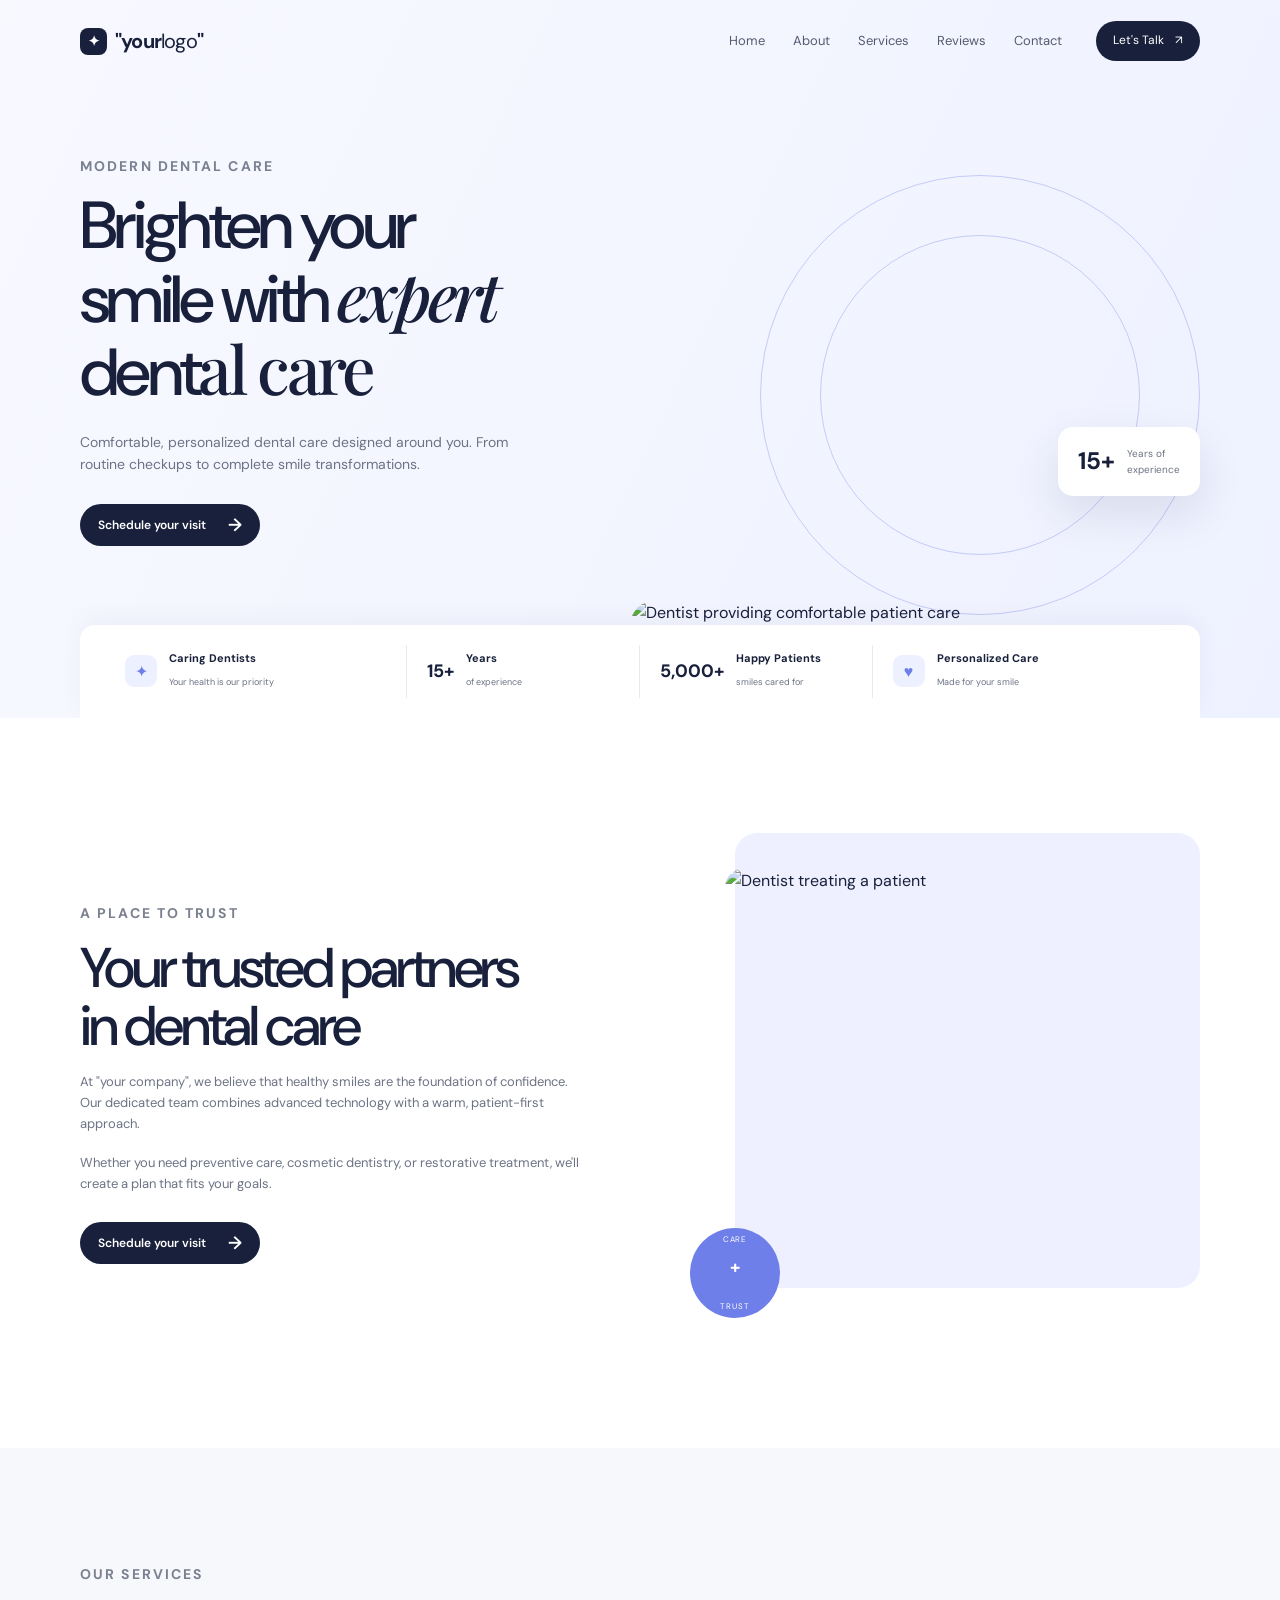
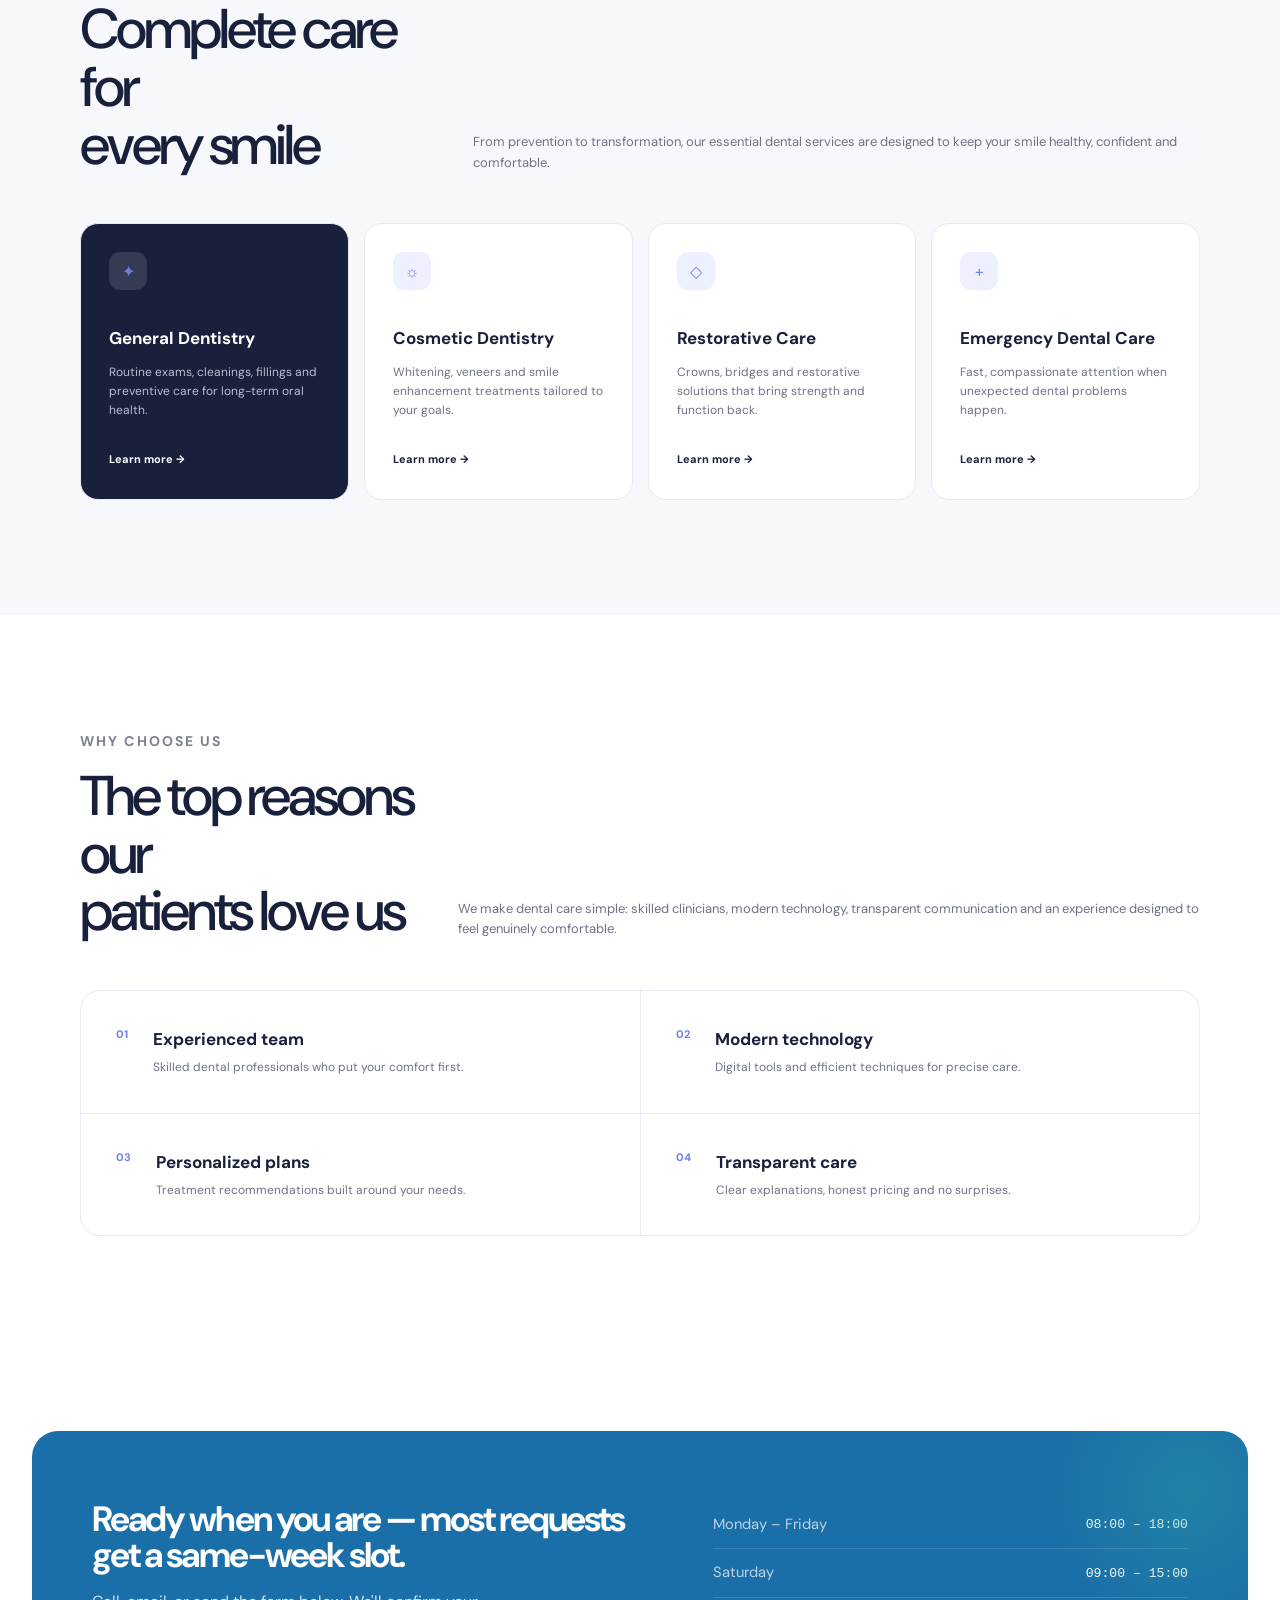
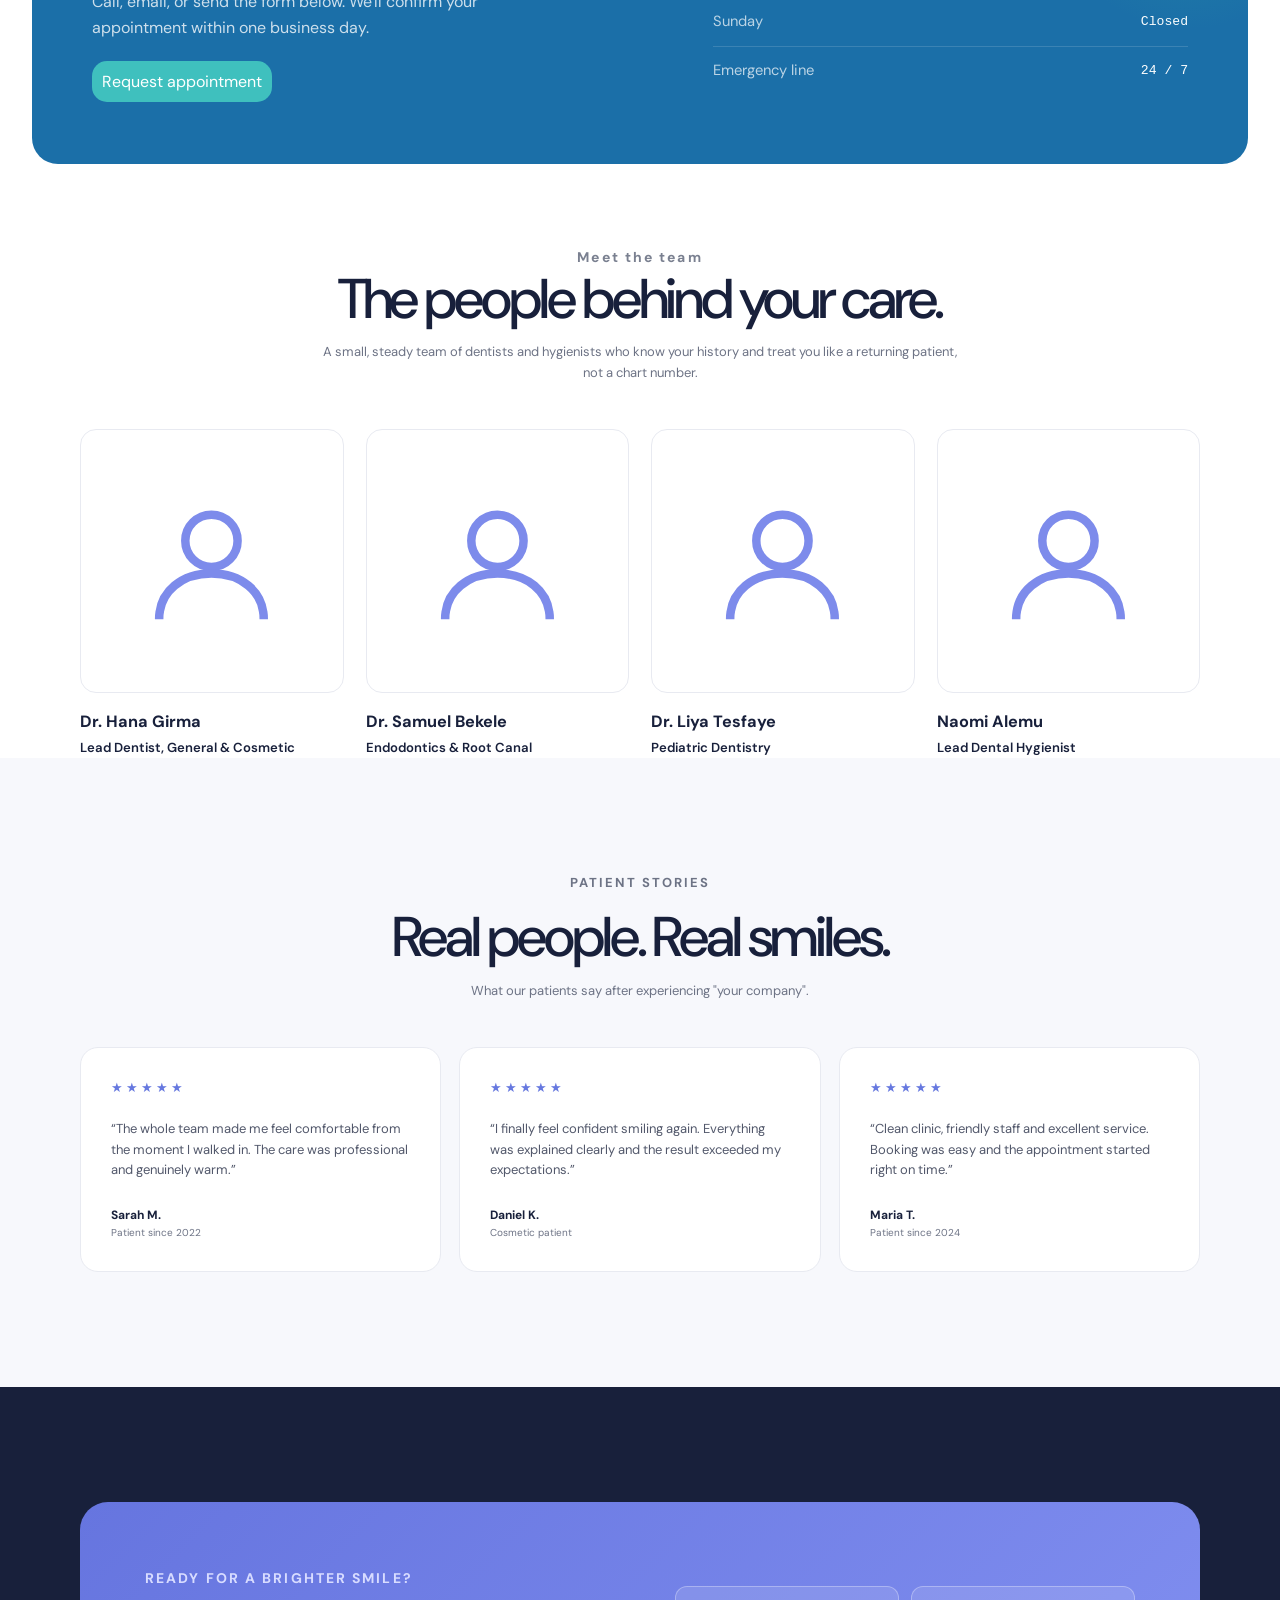
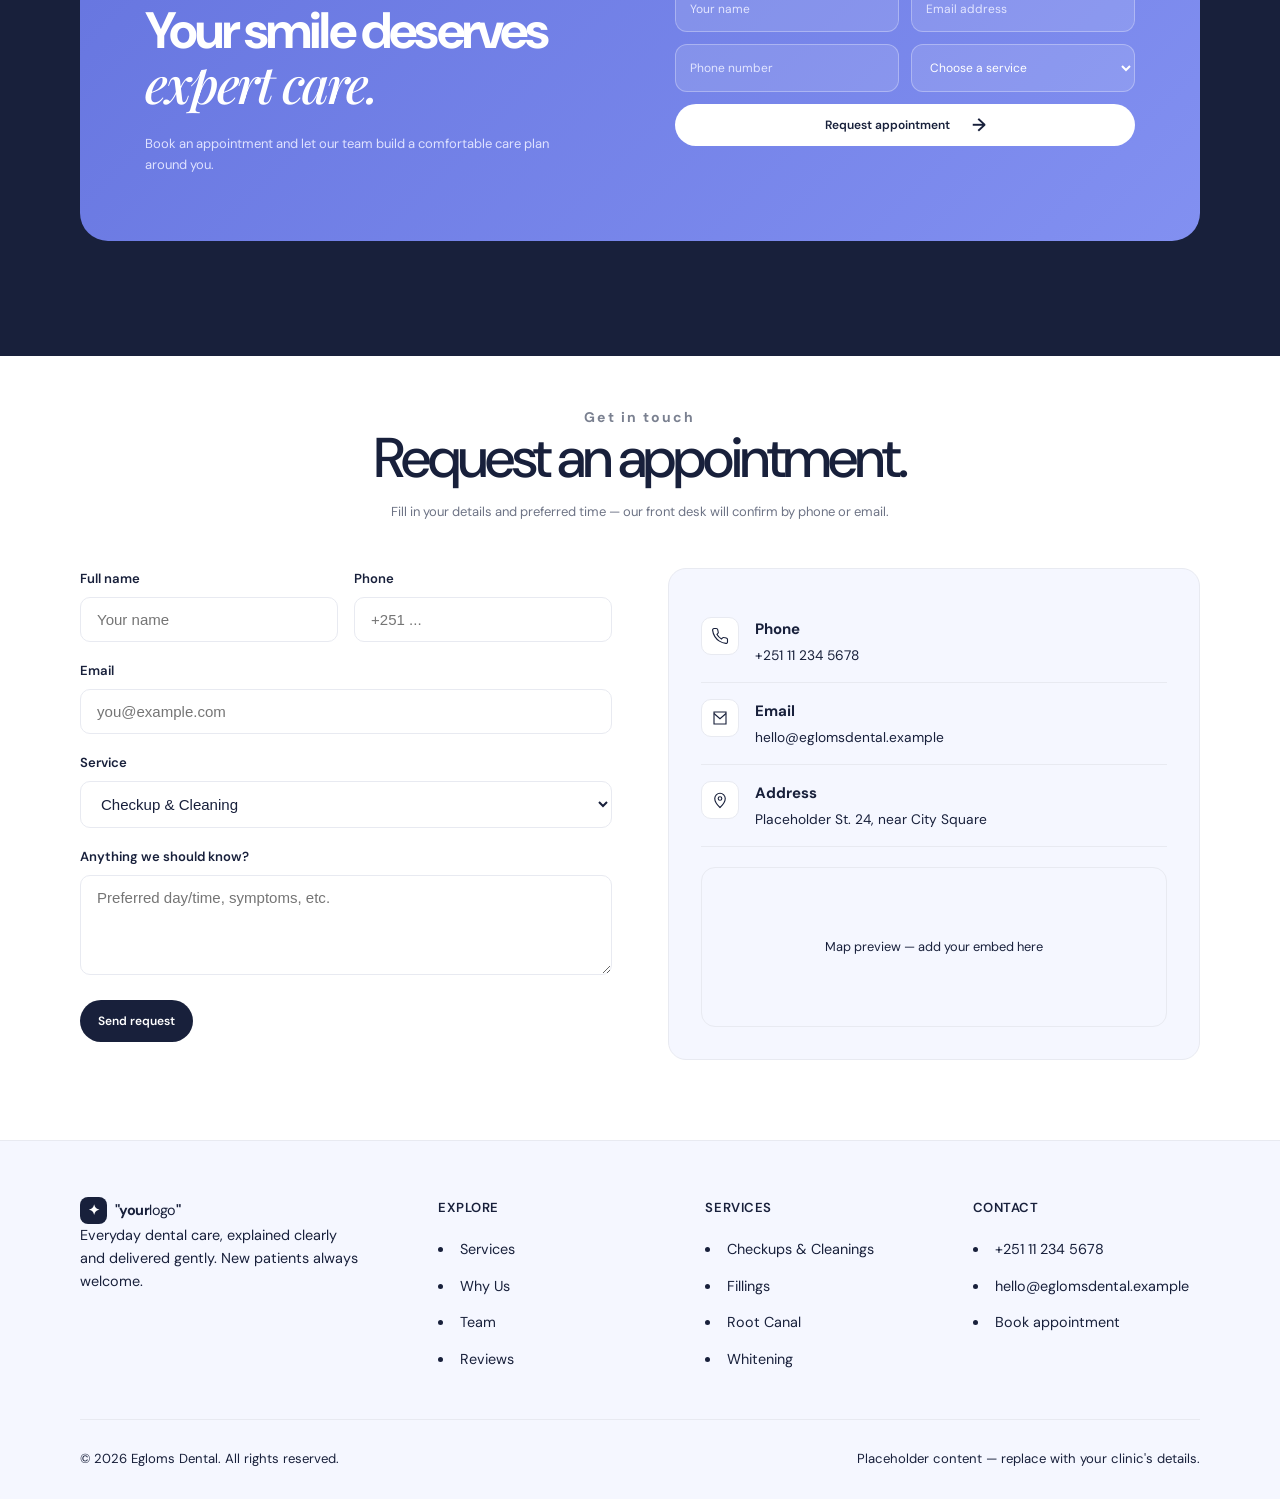
==== index.html @ a6944f9d "Add files via upload" ====
<!doctype html>
<html lang="en">
  <head>
    <meta charset="UTF-8" />
    <meta name="viewport" content="width=device-width, initial-scale=1.0" />
    <meta
      name="description"
      content="your company Dental — modern, trusted dental care for brighter smiles."
    />
    <title>"your company" Dental | Expert Dental Care</title>
    <link rel="preconnect" href="https://fonts.googleapis.com" />
    <link rel="preconnect" href="https://fonts.gstatic.com" crossorigin />
    <link
      href="https://fonts.googleapis.com/css2?family=DM+Sans:wght@400;500;600;700&family=Playfair+Display:ital,wght@0,500;1,500&display=swap"
      rel="stylesheet"
    />
    <link rel="stylesheet" href="styles.css" />
  </head>
  <body>
    <header class="site-header">
      <nav class="nav container">
        <a class="brand" href="#home">
          <span class="brand-mark">✦</span>
          <span>"your<span>logo</span>"</span>
        </a>

        <button
          class="menu-toggle"
          aria-label="Open menu"
          aria-expanded="false"
        >
          ☰
        </button>

        <div class="nav-links">
          <a href="#home">Home</a>
          <a href="#about">About</a>
          <a href="#services">Services</a>
          <a href="#reviews">Reviews</a>
          <a href="#contact">Contact</a>
        </div>

        <a class="nav-cta" href="#appointment">Let's Talk <span>↗</span></a>
      </nav>
    </header>

    <main id="home">
      <section class="hero">
        <div class="container hero-grid">
          <div class="hero-copy">
            <p class="eyebrow">MODERN DENTAL CARE</p>
            <h1>
              Brighten your<br />smile with <em>expert</em><br />dent<span
                >al care</span
              >
            </h1>
            <p class="hero-text">
              Comfortable, personalized dental care designed around you. From
              routine checkups to complete smile transformations.
            </p>
            <a class="button button-dark" href="#appointment"
              >Schedule your visit <span>→</span></a
            >
          </div>

          <div class="hero-visual">
            <div class="hero-orbit orbit-one"></div>
            <div class="hero-orbit orbit-two"></div>
            <img
              src="https://images.unsplash.com/photo-1606811971618-4486d14f3f99?auto=format&fit=crop&w=1000&q=85"
              alt="Dentist providing comfortable patient care"
            />
            <div class="experience-badge">
              <strong>15+</strong>
              <span>Years of<br />experience</span>
            </div>
          </div>
        </div>

        <div class="container stats-card">
          <div class="stat">
            <span class="stat-icon">✦</span>
            <div>
              <strong>Caring Dentists</strong
              ><small>Your health is our priority</small>
            </div>
          </div>
          <div class="stat">
            <span class="stat-number">15+</span>
            <div><strong>Years</strong><small>of experience</small></div>
          </div>
          <div class="stat">
            <span class="stat-number">5,000+</span>
            <div>
              <strong>Happy Patients</strong><small>smiles cared for</small>
            </div>
          </div>
          <div class="stat">
            <span class="stat-icon">♥</span>
            <div>
              <strong>Personalized Care</strong
              ><small>Made for your smile</small>
            </div>
          </div>
        </div>
      </section>

      <section class="trusted section" id="about">
        <div class="container split">
          <div class="section-copy">
            <p class="eyebrow">A PLACE TO TRUST</p>
            <h2>Your trusted partners<br />in dental care</h2>
            <p>
              At "your company", we believe that healthy smiles are the foundation of
              confidence. Our dedicated team combines advanced technology with a
              warm, patient-first approach.
            </p>
            <p>
              Whether you need preventive care, cosmetic dentistry, or
              restorative treatment, we'll create a plan that fits your goals.
            </p>
            <a class="button button-dark" href="#appointment"
              >Schedule your visit <span>→</span></a
            >
          </div>
          <div class="image-frame">
            <img
              src="https://images.unsplash.com/photo-1609840114035-3c981b782dfe?auto=format&fit=crop&w=900&q=85"
              alt="Dentist treating a patient"
            />
            <div class="round-tag">CARE<br /><strong>+</strong><br />TRUST</div>
          </div>
        </div>
      </section>

      <section class="services section" id="services">
        <div class="container">
          <div class="section-heading">
            <div>
              <p class="eyebrow">OUR SERVICES</p>
              <h2>Complete care for<br />every smile</h2>
            </div>
            <p>
              From prevention to transformation, our essential dental services
              are designed to keep your smile healthy, confident and
              comfortable.
            </p>
          </div>

          <div class="service-grid">
            <article class="service-card featured">
              <span class="service-icon">✦</span>
              <h3>General Dentistry</h3>
              <p>
                Routine exams, cleanings, fillings and preventive care for
                long-term oral health.
              </p>
              <a href="#appointment">Learn more →</a>
            </article>
            <article class="service-card">
              <span class="service-icon">☼</span>
              <h3>Cosmetic Dentistry</h3>
              <p>
                Whitening, veneers and smile enhancement treatments tailored to
                your goals.
              </p>
              <a href="#appointment">Learn more →</a>
            </article>
            <article class="service-card">
              <span class="service-icon">◇</span>
              <h3>Restorative Care</h3>
              <p>
                Crowns, bridges and restorative solutions that bring strength
                and function back.
              </p>
              <a href="#appointment">Learn more →</a>
            </article>
            <article class="service-card">
              <span class="service-icon">+</span>
              <h3>Emergency Dental Care</h3>
              <p>
                Fast, compassionate attention when unexpected dental problems
                happen.
              </p>
              <a href="#appointment">Learn more →</a>
            </article>
          </div>
        </div>
      </section>

      <section class="reasons section">
        <div class="container">
          <div class="reasons-header">
            <div>
              <p class="eyebrow">WHY CHOOSE US</p>
              <h2>The top reasons our<br />patients love us</h2>
            </div>
            <p>
              We make dental care simple: skilled clinicians, modern technology,
              transparent communication and an experience designed to feel
              genuinely comfortable.
            </p>
          </div>

          <div class="reason-grid">
            <div class="reason">
              <span>01</span>
              <div>
                <h3>Experienced team</h3>
                <p>Skilled dental professionals who put your comfort first.</p>
              </div>
            </div>
            <div class="reason">
              <span>02</span>
              <div>
                <h3>Modern technology</h3>
                <p>Digital tools and efficient techniques for precise care.</p>
              </div>
            </div>
            <div class="reason">
              <span>03</span>
              <div>
                <h3>Personalized plans</h3>
                <p>Treatment recommendations built around your needs.</p>
              </div>
            </div>
            <div class="reason">
              <span>04</span>
              <div>
                <h3>Transparent care</h3>
                <p>Clear explanations, honest pricing and no surprises.</p>
              </div>
            </div>
          </div>
        </div>
      </section>

      <!-- ================= BOOKING ================= -->
      <section id="book">
        <div class="booking reveal">
          <div class="booking-inner">
            <div>
              <h2>Ready when you are — most requests get a same-week slot.</h2>
              <p>
                Call, email, or send the form below. We'll confirm your
                appointment within one business day.
              </p>
              <a href="#contact" class="btn-primary">Request appointment</a>
            </div>
            <table class="hours-table">
              <tr>
                <td>Monday – Friday</td>
                <td>08:00 – 18:00</td>
              </tr>
              <tr>
                <td>Saturday</td>
                <td>09:00 – 15:00</td>
              </tr>
              <tr>
                <td>Sunday</td>
                <td>Closed</td>
              </tr>
              <tr>
                <td>Emergency line</td>
                <td>24 / 7</td>
              </tr>
            </table>
          </div>
        </div>
      </section>

      <section id="team">
        <div class="container">
          <div class="section-heading centered">
            <span class="eyebrow">Meet the team</span>
            <h2>The people behind your care.</h2>
            <p>
              A small, steady team of dentists and hygienists who know your
              history and treat you like a returning patient, not a chart
              number.
            </p>
          </div>
          <div class="team-grid">
            <div class="team-card reveal">
              <div class="team-photo">
                <svg
                  viewBox="0 0 24 24"
                  fill="none"
                  stroke="var(--blue)"
                  stroke-width="1.3"
                >
                  <circle cx="12" cy="9" r="4" />
                  <path d="M4 21c0-4.4 3.6-7 8-7s8 2.6 8 7" />
                </svg>
              </div>
              <h4>Dr. Hana Girma</h4>
              <div class="role">Lead Dentist, General &amp; Cosmetic</div>
            </div>
            <div class="team-card reveal">
              <div class="team-photo">
                <svg
                  viewBox="0 0 24 24"
                  fill="none"
                  stroke="var(--blue)"
                  stroke-width="1.3"
                >
                  <circle cx="12" cy="9" r="4" />
                  <path d="M4 21c0-4.4 3.6-7 8-7s8 2.6 8 7" />
                </svg>
              </div>
              <h4>Dr. Samuel Bekele</h4>
              <div class="role">Endodontics &amp; Root Canal</div>
            </div>
            <div class="team-card reveal">
              <div class="team-photo">
                <svg
                  viewBox="0 0 24 24"
                  fill="none"
                  stroke="var(--blue)"
                  stroke-width="1.3"
                >
                  <circle cx="12" cy="9" r="4" />
                  <path d="M4 21c0-4.4 3.6-7 8-7s8 2.6 8 7" />
                </svg>
              </div>
              <h4>Dr. Liya Tesfaye</h4>
              <div class="role">Pediatric Dentistry</div>
            </div>
            <div class="team-card reveal">
              <div class="team-photo">
                <svg
                  viewBox="0 0 24 24"
                  fill="none"
                  stroke="var(--blue)"
                  stroke-width="1.3"
                >
                  <circle cx="12" cy="9" r="4" />
                  <path d="M4 21c0-4.4 3.6-7 8-7s8 2.6 8 7" />
                </svg>
              </div>
              <h4>Naomi Alemu</h4>
              <div class="role">Lead Dental Hygienist</div>
            </div>
          </div>
        </div>
      </section>

      <section class="reviews section" id="reviews">
        <div class="container">
          <div class="section-heading centered">
            <p class="eyebrow">PATIENT STORIES</p>
            <h2>Real people. Real smiles.</h2>
            <p>What our patients say after experiencing "your company".</p>
          </div>

          <div class="review-grid">
            <article class="review-card">
              <div class="stars">★★★★★</div>
              <p>
                “The whole team made me feel comfortable from the moment I
                walked in. The care was professional and genuinely warm.”
              </p>
              <strong>Sarah M.</strong><small>Patient since 2022</small>
            </article>
            <article class="review-card">
              <div class="stars">★★★★★</div>
              <p>
                “I finally feel confident smiling again. Everything was
                explained clearly and the result exceeded my expectations.”
              </p>
              <strong>Daniel K.</strong><small>Cosmetic patient</small>
            </article>
            <article class="review-card">
              <div class="stars">★★★★★</div>
              <p>
                “Clean clinic, friendly staff and excellent service. Booking was
                easy and the appointment started right on time.”
              </p>
              <strong>Maria T.</strong><small>Patient since 2024</small>
            </article>
          </div>
        </div>
      </section>

      <section class="appointment section" id="appointment">
        <div class="container appointment-box">
          <div>
            <p class="eyebrow">READY FOR A BRIGHTER SMILE?</p>
            <h2>Your smile deserves<br /><em>expert care.</em></h2>
            <p>
              Book an appointment and let our team build a comfortable care plan
              around you.
            </p>
          </div>
          <form id="appointmentForm" class="appointment-form">
            <input type="text" name="name" placeholder="Your name" required />
            <input
              type="email"
              name="email"
              placeholder="Email address"
              required
            />
            <input
              type="tel"
              name="phone"
              placeholder="Phone number"
              required
            />
            <select name="service" required>
              <option value="">Choose a service</option>
              <option>General Dentistry</option>
              <option>Cosmetic Dentistry</option>
              <option>Restorative Care</option>
              <option>Emergency Care</option>
            </select>
            <button class="button button-light" type="submit">
              Request appointment <span>→</span>
            </button>
            <p class="form-message" aria-live="polite"></p>
          </form>
        </div>
      </section>

      

      <!-- ================= CONTACT ================= -->
      <section id="contact">
        <div class="container">
          <div class="section-heading centered reveal">
            <span class="eyebrow">Get in touch</span>
            <h2>Request an appointment.</h2>
            <p>
              Fill in your details and preferred time — our front desk will
              confirm by phone or email.
            </p>
          </div>

          <div class="contact-grid">
            <form
              class="reveal"
              onsubmit="
                event.preventDefault();
                this.querySelector('.form-success').style.display = 'block';
                this.reset();
              "
            >
              <div class="form-row">
                <div class="form-field">
                  <label for="fname">Full name</label>
                  <input
                    id="fname"
                    type="text"
                    placeholder="Your name"
                    required
                  />
                </div>
                <div class="form-field">
                  <label for="fphone">Phone</label>
                  <input
                    id="fphone"
                    type="tel"
                    placeholder="+251 ..."
                    required
                  />
                </div>
              </div>
              <div class="form-field">
                <label for="femail">Email</label>
                <input
                  id="femail"
                  type="email"
                  placeholder="you@example.com"
                  required
                />
              </div>
              <div class="form-field">
                <label for="fservice">Service</label>
                <select id="fservice">
                  <option>Checkup &amp; Cleaning</option>
                  <option>Fillings &amp; Cavity Care</option>
                  <option>Root Canal Therapy</option>
                  <option>Extraction</option>
                  <option>Teeth Whitening</option>
                  <option>Pediatric Dentistry</option>
                  <option>Not sure yet</option>
                </select>
              </div>
              <div class="form-field">
                <label for="fnote">Anything we should know?</label>
                <textarea
                  id="fnote"
                  rows="3"
                  placeholder="Preferred day/time, symptoms, etc."
                ></textarea>
              </div>
              <button type="submit" class="button button-dark" style="border: none">
                Send request
              </button>
              <p
                class="form-success"
                style="
                  display: none;
                  margin-top: 14px;
                  color: var(--teal);
                  font-size: 0.88rem;
                  font-weight: 600;
                "
              >
                Thanks — we'll be in touch shortly to confirm.
              </p>
            </form>

            <div class="reveal">
              <div class="contact-info-card">
                <div class="info-row">
                  <div class="info-icon">
                    <svg width="18" height="18" viewBox="0 0 24 24" fill="none">
                      <path
                        d="M22 16.9v3a2 2 0 01-2.2 2 19.8 19.8 0 01-8.6-3.1 19.5 19.5 0 01-6-6A19.8 19.8 0 012.1 4.2 2 2 0 014 2h3a2 2 0 012 1.7c.1.9.3 1.8.6 2.7a2 2 0 01-.4 2.1L8 9.9a16 16 0 006 6l1.4-1.4a2 2 0 012.1-.4c.9.3 1.8.5 2.7.6a2 2 0 011.8 2.2z"
                        stroke="currentColor"
                        stroke-width="1.5"
                      />
                    </svg>
                  </div>
                  <div>
                    <h5>Phone</h5>
                    <p>+251 11 234 5678</p>
                  </div>
                </div>
                <div class="info-row">
                  <div class="info-icon">
                    <svg width="18" height="18" viewBox="0 0 24 24" fill="none">
                      <path
                        d="M4 4h16v16H4z"
                        stroke="currentColor"
                        stroke-width="1.5"
                      />
                      <path
                        d="M4 6l8 7 8-7"
                        stroke="currentColor"
                        stroke-width="1.5"
                      />
                    </svg>
                  </div>
                  <div>
                    <h5>Email</h5>
                    <p>hello@eglomsdental.example</p>
                  </div>
                </div>
                <div class="info-row">
                  <div class="info-icon">
                    <svg width="18" height="18" viewBox="0 0 24 24" fill="none">
                      <path
                        d="M12 22s7-6.5 7-12a7 7 0 10-14 0c0 5.5 7 12 7 12z"
                        stroke="currentColor"
                        stroke-width="1.5"
                      />
                      <circle
                        cx="12"
                        cy="10"
                        r="2.4"
                        stroke="currentColor"
                        stroke-width="1.5"
                      />
                    </svg>
                  </div>
                  <div>
                    <h5>Address</h5>
                    <p>Placeholder St. 24, near City Square</p>
                  </div>
                </div>
                <div class="map-placeholder">
                  Map preview — add your embed here
                </div>
              </div>
            </div>
          </div>
        </div>
      </section>

      <!-- ================= FOOTER ================= -->
      <footer>
        <div class="container">
          <div class="footer-grid">
            <div>
              <a class="brand" href="#home">
                <span class="brand-mark">✦</span>
                <span>"your<span>logo</span>"</span>
              </a>
              <p
                style="
                  color: var(--ink-soft);
                  font-size: 0.9rem;
                  max-width: 280px;
                "
              >
                Everyday dental care, explained clearly and delivered gently.
                New patients always welcome.
              </p>
            </div>
            <div>
              <h5>Explore</h5>
              <ul>
                <li><a href="#services">Services</a></li>
                <li><a href="#why">Why Us</a></li>
                <li><a href="#team">Team</a></li>
                <li><a href="#reviews">Reviews</a></li>
              </ul>
            </div>
            <div>
              <h5>Services</h5>
              <ul>
                <li><a href="#services">Checkups &amp; Cleanings</a></li>
                <li><a href="#services">Fillings</a></li>
                <li><a href="#services">Root Canal</a></li>
                <li><a href="#services">Whitening</a></li>
              </ul>
            </div>
            <div>
              <h5>Contact</h5>
              <ul>
                <li><a href="tel:+251112345678">+251 11 234 5678</a></li>
                <li>
                  <a href="mailto:hello@eglomsdental.example"
                    >hello@eglomsdental.example</a
                  >
                </li>
                <li><a href="#book">Book appointment</a></li>
              </ul>
            </div>
          </div>
          <div class="footer-bottom">
            <span>© 2026 Egloms Dental. All rights reserved.</span>
            <span
              >Placeholder content — replace with your clinic's details.</span
            >
          </div>
        </div>
      </footer>
    </main>
    <script src="script.js"></script>
  </body>
</html>
---- styles.css ----
:root {
  --ink: #18203b;
  --muted: #6d7385;
  --blue: #6f7fe9;
  --blue-dark: #5968d7;
  --pale: #f5f7ff;
  --white: #fff;
  --line: #e8eaf1;
  --radius: 18px;
  --shadow: 0 18px 45px rgba(24, 32, 59, .10);
}

* {
  box-sizing: border-box;
  margin: 0;
  padding: 0
}

html ,#home{
  scroll-behavior: smooth;
}

body {
  font-family: "DM Sans", sans-serif;
  color: var(--ink);
  background: #fff;
  line-height: 1.6
}

img {
  display: block;
  width: 100%
}

a {
  text-decoration: none;
  color: inherit
}

.container {
  width: min(1120px, 92%);
  margin: auto
}

.site-header {
  position: absolute;
  top: 0;
  left: 0;
  width: 100%;
  z-index: 20
}

.nav {
  height: 82px;
  display: flex; justify-content: space-between;
  align-items: center;
  gap: 34px
}

.brand {
  display: flex;
  align-items: center;
  gap: 8px;
  font-size: 20px;
  font-weight: 700;
  letter-spacing: -.04em
}

.brand>span:last-child>span {
  font-weight: 400
}

.brand-mark {
  display: grid;
  place-items: center;
  width: 27px;
  height: 27px;
  border-radius: 8px;
  background: var(--ink);
  color: white;
  font-size: 14px
}

.nav-links {
  display: flex;
  gap: 28px;
  margin-left: auto;
  font-size: 13px;
  color: #555b6f
}

.nav-links a:hover {
  color: var(--ink)
}

.nav-cta {
  background: var(--ink);
  color: #fff;
  border-radius: 50px;
  padding: 10px 17px;
  font-size: 12px
}

.nav-cta span {
  margin-left: 8px
}

.menu-toggle {
  display: none;
  border: 0;
  background: none;
  font-size: 24px;
  color: var(--ink)
}

.hero {
  background: linear-gradient(115deg, #f8f9ff 0%, #eef1ff 100%);
  padding: 125px 0 0;
  min-height: 680px;
  overflow: hidden
}

.hero-grid {
  display: grid;
  grid-template-columns: 45% 55%;
  align-items: center
}

.hero-copy {
  padding: 30px 0 80px
}

.eyebrow {
  font-size: 14px;
  font-weight: 700;
  letter-spacing: .15em;
  color: #7a8090;
  margin-bottom: 15px
}

h1,
h2 {
  letter-spacing: -.055em;
  line-height: 1.03
}

h1 {
  font-size: clamp(45px, 5.2vw, 72px);
  font-weight: 500
}

h1 em,
h2 em {
  font-family: "Playfair Display", serif;
  font-weight: 500
}

h1 span {
  font-family: "Playfair Display", serif
}

.hero-text {
  max-width: 470px;
  color: var(--muted);
  font-size: 14px;
  margin: 23px 0 28px
}

.button {
  display: inline-flex;
  align-items: center;
  gap: 22px;
  border: 0;
  border-radius: 50px;
  padding: 13px 18px;
  font: 600 12px "DM Sans";
  cursor: pointer
}

.button-dark {
  background: var(--ink);
  color: #fff
}

.button-light {
  background: #fff;
  color: var(--ink)
}

.button span {
  font-size: 18px;
  line-height: 0
}

.hero-visual {
  position: relative;
  align-self: stretch;
  display: flex;
  align-items: flex-end;
  justify-content: center
}

.hero-visual>img {
  width: 85%;
  max-height: 580px;
  object-fit: cover;
  object-position: center top;
  border-radius: 190px 190px 0 0;
  position: relative;
  z-index: 2
}

.hero-orbit {
  position: absolute;
  border: 1px solid rgba(111, 127, 233, .35);
  border-radius: 50%;
  z-index: 1
}

.orbit-one {
  width: 440px;
  height: 440px;
  top: 50px;
  right: 0
}

.orbit-two {
  width: 320px;
  height: 320px;
  top: 110px;
  right: 60px
}

.experience-badge {
  position: absolute;
  right: 0;
  bottom: 130px;
  z-index: 4;
  background: #fff;
  border-radius: 15px;
  padding: 15px 20px;
  box-shadow: var(--shadow);
  display: flex;
  align-items: center;
  gap: 12px
}

.experience-badge strong {
  font-size: 24px
}

.experience-badge span {
  font-size: 10px;
  color: var(--muted)
}

.stats-card {
  position: relative;
  z-index: 5;
  margin-top: -1px;
  background: #fff;
  border-radius: 15px 15px 0 0;
  box-shadow: 0 -8px 25px rgba(20, 30, 70, .04);
  display: grid;
  grid-template-columns: 1.3fr 1fr 1fr 1.3fr;
  padding: 20px 25px
}

.stat {
  display: flex;
  align-items: center;
  gap: 12px;
  padding: 5px 20px;
  border-right: 1px solid var(--line)
}

.stat:last-child {
  border: 0
}

.stat-icon {
  width: 32px;
  height: 32px;
  border-radius: 9px;
  background: #edf0ff;
  display: grid;
  place-items: center;
  color: var(--blue)
}

.stat-number {
  font-size: 18px;
  font-weight: 700
}

.stat strong {
  display: block;
  font-size: 11px
}

.stat small {
  font-size: 9px;
  color: var(--muted)
}

.section {
  padding: 115px 0
}

.split {
  display: grid;
  grid-template-columns: 1fr 1fr;
  gap: 100px;
  align-items: center
}

.section-copy h2,
.section-heading h2,
.reasons h2 {
  font-size: clamp(38px, 4.5vw, 56px);
  font-weight: 500
}

.section-copy>p:not(.eyebrow) {
  color: var(--muted);
  font-size: 13px;
  max-width: 500px;
  margin: 18px 0
}

.section-copy .button {
  margin-top: 10px
}

.image-frame {
  position: relative;
  padding: 35px
}

.image-frame img {
  height: 430px;
  object-fit: cover;
  border-radius: 20px;
  position: relative;
  z-index: 2
}

.image-frame:before {
  content: "";
  position: absolute;
  inset: 0 0 45px 45px;
  background: #eef0ff;
  border-radius: 22px
}

.round-tag {
  position: absolute;
  z-index: 4;
  left: 0;
  bottom: 15px;
  width: 90px;
  height: 90px;
  border-radius: 50%;
  background: var(--blue);
  color: #fff;
  display: grid;
  place-items: center;
  text-align: center;
  font-size: 8px;
  letter-spacing: .12em;
  line-height: 1.2
}

.round-tag strong {
  font-size: 18px
}

.services {
  background: #f7f8fc
}

.section-heading,
.reasons-header {
  display: flex;
  justify-content: space-between;
  align-items: end;
  gap: 40px;
  margin-bottom: 50px
}

.section-heading>p,
.reasons-header>p {
  color: var(--muted);
  font-size: 13px
}

.service-grid {
  display: grid;
  grid-template-columns: repeat(4, 1fr);
  gap: 15px
}

.service-card {
  background: #fff;
  border: 1px solid var(--line);
  padding: 28px;
  border-radius: 18px;
  min-height: 260px;
  transition: .25s
}

.service-card:hover {
  transform: translateY(-5px);
  box-shadow: var(--shadow)
}

.service-card.featured {
  background: var(--ink);
  color: #fff
}

.service-icon {
  width: 38px;
  height: 38px;
  border-radius: 11px;
  background: #eef0ff;
  color: var(--blue);
  display: grid;
  place-items: center;
  margin-bottom: 35px
}

.featured .service-icon {
  background: rgba(255, 255, 255, .12)
}

.service-card h3 {
  font-size: 17px;
  margin-bottom: 10px
}

.service-card p {
  font-size: 12px;
  color: var(--muted);
  margin-bottom: 25px
}

.featured p {
  color: #b9bfd0
}

.service-card a {
  font-size: 11px;
  font-weight: 700
}

.reasons {
  background: #fff
}

.reason-grid {
  display: grid;
  grid-template-columns: repeat(2, 1fr);
  gap: 1px;
  background: var(--line);
  border: 1px solid var(--line);
  border-radius: 20px;
  overflow: hidden
}

.reason {
  background: #fff;
  display: flex;
  gap: 25px;
  padding: 35px
}

.reason>span {
  font-size: 11px;
  color: var(--blue);
  font-weight: 700
}

.reason h3 {
  font-size: 17px;
  margin-bottom: 5px
}

.reason p {
  font-size: 12px;
  color: var(--muted)
}

.reviews {
  background: #f7f8fc
}

.centered {
  display: block;
  text-align: center;
  max-width: 650px;
  margin: 0 auto 45px
}

.centered>p:last-child {
  margin: 15px auto 0;
  color: var(--muted);
  font-size: 13px
}

.team-grid {
  display: grid;
  grid-template-columns: repeat(4, 1fr);
  gap: 22px;
}

.team-card {
  text-align: left;
}

.team-photo {
  aspect-ratio: 1;
  border-radius: 16px;
  background: linear-gradient(150deg, var(--panel), var(--panel-2));
  margin-bottom: 16px;
  position: relative;
  overflow: hidden;
  display: flex;
  align-items: flex-end;
  justify-content: flex-start;
  border: 1px solid var(--line);
}

.team-photo svg {
  width: 60%;
  opacity: 0.9;
  margin: auto;
}

.team-card h4 {
  font-size: 1.02rem;
  color: var(--ink);
  margin-bottom: 2px;
}

.team-card .role {
  color: var(--teal);
  font-size: 0.82rem;
  font-weight: 600;
}



.review-grid {
  display: grid;
  grid-template-columns: repeat(3, 1fr);
  gap: 18px
}

.review-card {
  background: #fff;
  padding: 30px;
  border-radius: 18px;
  border: 1px solid var(--line)
}

.stars {
  letter-spacing: 3px;
  color: #6678df;
  font-size: 13px;
  margin-bottom: 20px
}

.review-card p {
  font-size: 13px;
  color: #52586b;
  margin-bottom: 25px
}

.review-card strong,
.review-card small {
  display: block
}

.review-card strong {
  font-size: 12px
}

.review-card small {
  font-size: 10px;
  color: var(--muted)
}

.appointment {
  background: var(--ink);
  color: #fff
}

.appointment-box {
  background: linear-gradient(135deg, #6675df, #8290f1);
  border-radius: 28px;
  padding: 65px;
  display: grid;
  grid-template-columns: 1fr 1fr;
  gap: 70px;
  align-items: center
}

.appointment .eyebrow {
  color: #d8dcff
}

.appointment h2 {
  font-size: clamp(40px, 4vw, 56px)
}

.appointment-box>div>p:last-child {
  color: #dfe2ff;
  font-size: 13px;
  max-width: 430px;
  margin-top: 20px
}

.appointment-form {
  display: grid;
  grid-template-columns: 1fr 1fr;
  gap: 12px
}

.appointment-form input,
.appointment-form select {
  width: 100%;
  border: 1px solid rgba(255, 255, 255, .3);
  background: rgba(255, 255, 255, .12);
  color: #fff;
  border-radius: 12px;
  padding: 14px;
  font: 12px "DM Sans";
  outline: 0
}

.appointment-form input::placeholder {
  color: #e2e5ff
}

.appointment-form select option {
  color: var(--ink)
}

.appointment-form .button {
  grid-column: 1/-1;
  justify-content: center
}


#book {
  margin: 5rem 0;
}

.booking {
  background: #1b6fa8;
  border-radius: 26px;
  margin: 0 32px;
  padding: 70px 60px;
  color: #fff;
  position: relative;
  overflow: hidden;
}

.booking::after {
  content: "";
  position: absolute;
  right: -80px;
  top: -80px;
  width: 280px;
  height: 280px;
  border-radius: 50%;
  background: radial-gradient(circle,
      rgba(44, 166, 164, 0.35),
      transparent 70%);
}

.booking-inner {
  display: grid;
  grid-template-columns: 1.2fr 1fr;
  gap: 50px;
  position: relative;
}

.booking h2 {
  color: #fff;
  font-size: clamp(1.7rem, 3vw, 2.2rem);
  margin-bottom: 16px;
}

.booking p {
  color: rgba(255, 255, 255, 0.78);
  max-width: 420px;
  margin-bottom: 28px;
}

.hours-table {
  width: 100%;
  border-collapse: collapse;
}

.hours-table tr {
  border-bottom: 1px solid rgba(255, 255, 255, 0.14);
}

.hours-table tr:last-child {
  border-bottom: none;
}

.hours-table td {
  padding: 12px 0;
  font-size: 0.92rem;
}

.hours-table td:first-child {
  color: rgba(255, 255, 255, 0.7);
}

.hours-table td:last-child {
  text-align: right;
  font-family: "IBM Plex Mono", monospace;
  font-size: 0.82rem;
}

.booking .btn-primary {
  background: #3fc0be;
  color: var(--deep); padding: 10px; border-radius: 15px; transition: .3 ease all;
}

.booking .btn-primary:hover {
  background: #309997;
}

/* ---------- Contact ---------- */
#contact {
  margin: 3rem 0 5rem;
}

.contact-grid {
  display: grid;
  grid-template-columns: 1fr 1fr;
  gap: 56px;
}

.form-field {
  margin-bottom: 18px;
}

.form-field label {
  display: block;
  font-size: 0.82rem;
  font-weight: 600;
  color: var(--ink-soft);
  margin-bottom: 8px;
}

.form-field input,
.form-field select,
.form-field textarea {
  width: 100%;
  padding: 13px 16px;
  border: 1.5px solid var(--line);
  border-radius: 10px;
  font-family: "Inter", sans-serif;
  font-size: 0.94rem;
  background: #fff;
  color: var(--ink);
  transition: border-color 0.2s ease;
}

textarea {
  resize: vertical;
  min-height: 100px;
  max-height: 140px;
}

.form-field input:focus,
.form-field select:focus,
.form-field textarea:focus {
  outline: none;
  border-color: var(--teal);
}

.form-row {
  display: grid;
  grid-template-columns: 1fr 1fr;
  gap: 16px;
}

.contact-info-card {
  background: var(--pale);
  border-radius: 18px;
  padding: 32px;
  border: 1px solid var(--line);
}

.info-row {
  display: flex;
  gap: 16px;
  align-items: flex-start;
  padding: 16px 0;
  border-bottom: 1px solid var(--line);
}

.info-row:last-child {
  border-bottom: none;
}

.info-icon {
  width: 38px;
  height: 38px;
  border-radius: 10px;
  background: #fff;
  border: 1px solid var(--line);
  display: flex;
  align-items: center;
  justify-content: center;
  color: var(--deep);
  flex-shrink: 0;
}

.info-row h5 {
  font-size: 0.94rem;
  margin-bottom: 3px;
  color: var(--ink);
}

.info-row p {
  font-size: 0.86rem;
  color: var(--ink-soft);
}

.map-placeholder {
  margin-top: 20px;
  border-radius: 14px;
  height: 160px;
  background: repeating-linear-gradient(45deg,
      var(--panel-2),
      var(--panel-2) 10px,
      var(--panel) 10px,
      var(--panel) 20px);
  border: 1px solid var(--line);
  display: flex;
  align-items: center;
  justify-content: center;
  color: var(--ink-soft);
  font-size: 0.8rem;
}

/* ---------- Footer ---------- */
footer {
  background: var(--pale);
  border-top: 1px solid var(--line);
  padding: 56px 0 30px;
}

.footer-grid {
  display: grid;
  grid-template-columns: 1.4fr 1fr 1fr 1fr;
  gap: 40px;
  margin-bottom: 48px;
}

.footer-grid h5 {
  font-size: 0.82rem;
  text-transform: uppercase;
  letter-spacing: 0.04em;
  color: var(--ink-soft);
  margin-bottom: 18px;
  font-weight: 600;
}

.footer-grid ul {
  display: flex;
  flex-direction: column;
  list-style-position: inside;
  gap: 11px;
}

.footer-grid a {
  color: var(--ink-soft);
  font-size: 0.9rem;
  transition: color 0.2s ease;
}

.footer-grid a:hover {
  color: var(--teal);
}

.footer-bottom {
  display: flex;
  justify-content: space-between;
  align-items: center;
  padding-top: 28px;
  border-top: 1px solid var(--line);
  color: var(--ink-soft);
  font-size: 0.82rem;
  flex-wrap: wrap;
  gap: 12px;
}

@media(max-width:900px) {
  .nav-links {
    display: none
  }

  .nav-cta {
    margin-left: auto
  }

  .menu-toggle {
    display: block;
    order: 2
  }

  .nav-links.open {
    display: flex;
    position: absolute;
    top: 70px;
    left: 4%;
    right: 4%;
    background: #fff;
    padding: 20px;
    border-radius: 15px;
    box-shadow: var(--shadow);
    flex-direction: column;
    gap: 15px
  }

  .hero-grid,
  .split,
  .appointment-box {
    grid-template-columns: 1fr;
    gap: 45px
  }

  .hero {
    padding-top: 105px
  }

  .hero-copy {
    padding-bottom: 10px
  }

  .hero-visual {
    min-height: 430px
  }

  .hero-visual>img {
    width: 70%;
    max-height: 430px
  }

  .stats-card {
    grid-template-columns: 1fr 1fr
  }

  .stat {
    padding: 15px;
    border-bottom: 1px solid var(--line)
  }

  .service-grid {
    grid-template-columns: 1fr 1fr
  }

  .review-grid {
    grid-template-columns: 1fr
  }

  .contact-grid {
    grid-template-columns: 1fr 1fr
  }

  .appointment-box {
    padding: 45px 30px
  }

  .team-grid {
    grid-template-columns: repeat(2, 1fr);
  }

  .booking-inner {
    grid-template-columns: 1fr;
  }

  .contact-grid {
    grid-template-columns: 1fr;
  }

  .footer-grid {
    grid-template-columns: 1fr 1fr;
  }
}

@media(max-width:600px) {
  .nav {
    height: 70px
  }

  .nav-cta {
    display: none
  }

  .hero {
    padding-top: 85px
  }

  .hero-copy h1 {
    font-size: 45px
  }

  .hero-visual {
    min-height: 350px
  }

  .hero-visual>img {
    width: 82%
  }

  .experience-badge {
    right: 0;
    bottom: 60px
  }

  .stats-card {
    grid-template-columns: 1fr
  }

  .stat {
    border-right: 0
  }

  .section {
    padding: 80px 0
  }

  .section-heading,
  .reasons-header {
    display: block
  }

  .section-heading>p,
  .reasons-header>p {
    margin-top: 20px
  }

  .service-grid,
  .reason-grid {
    grid-template-columns: 1fr
  }

  .image-frame {
    padding: 20px
  }

  .image-frame img {
    height: 330px
  }

  .image-frame:before {
    inset: 0 0 25px 25px
  }

  .appointment-form {
    grid-template-columns: 1fr
  }

  .appointment-form .button,
  .form-message {
    grid-column: auto
  }
  .booking{padding: 20px; width: 97%; margin: auto;}
  .contact-grid {
    grid-template-columns: 1fr
  }

  .footer-grid p {
    text-align: left
  }

  .footer-links {
    justify-content: flex-start
  }
}

@media (max-width: 375px) {
  .footer-grid {
    grid-template-columns: 1fr;
  }
}

@media (max-width: 320px) {
  .team-grid {
    grid-template-columns: 1fr;
  }
}
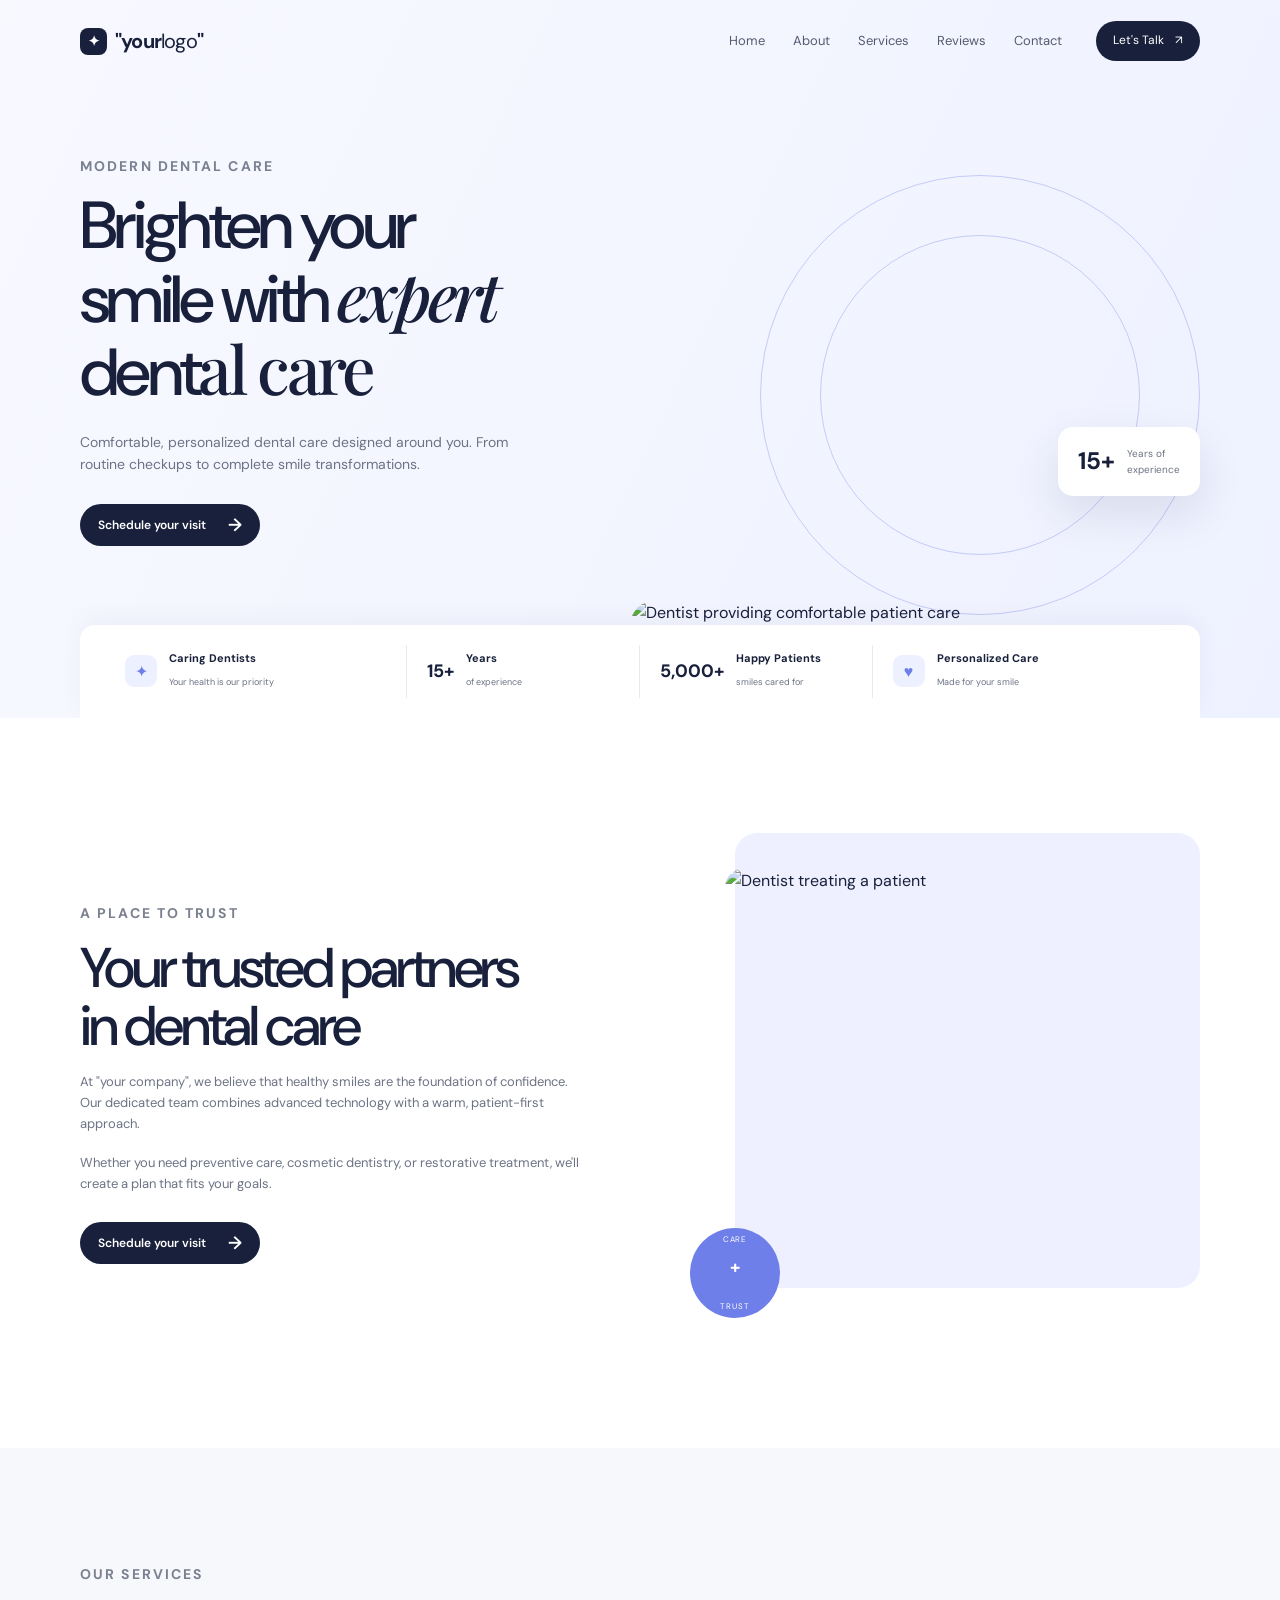
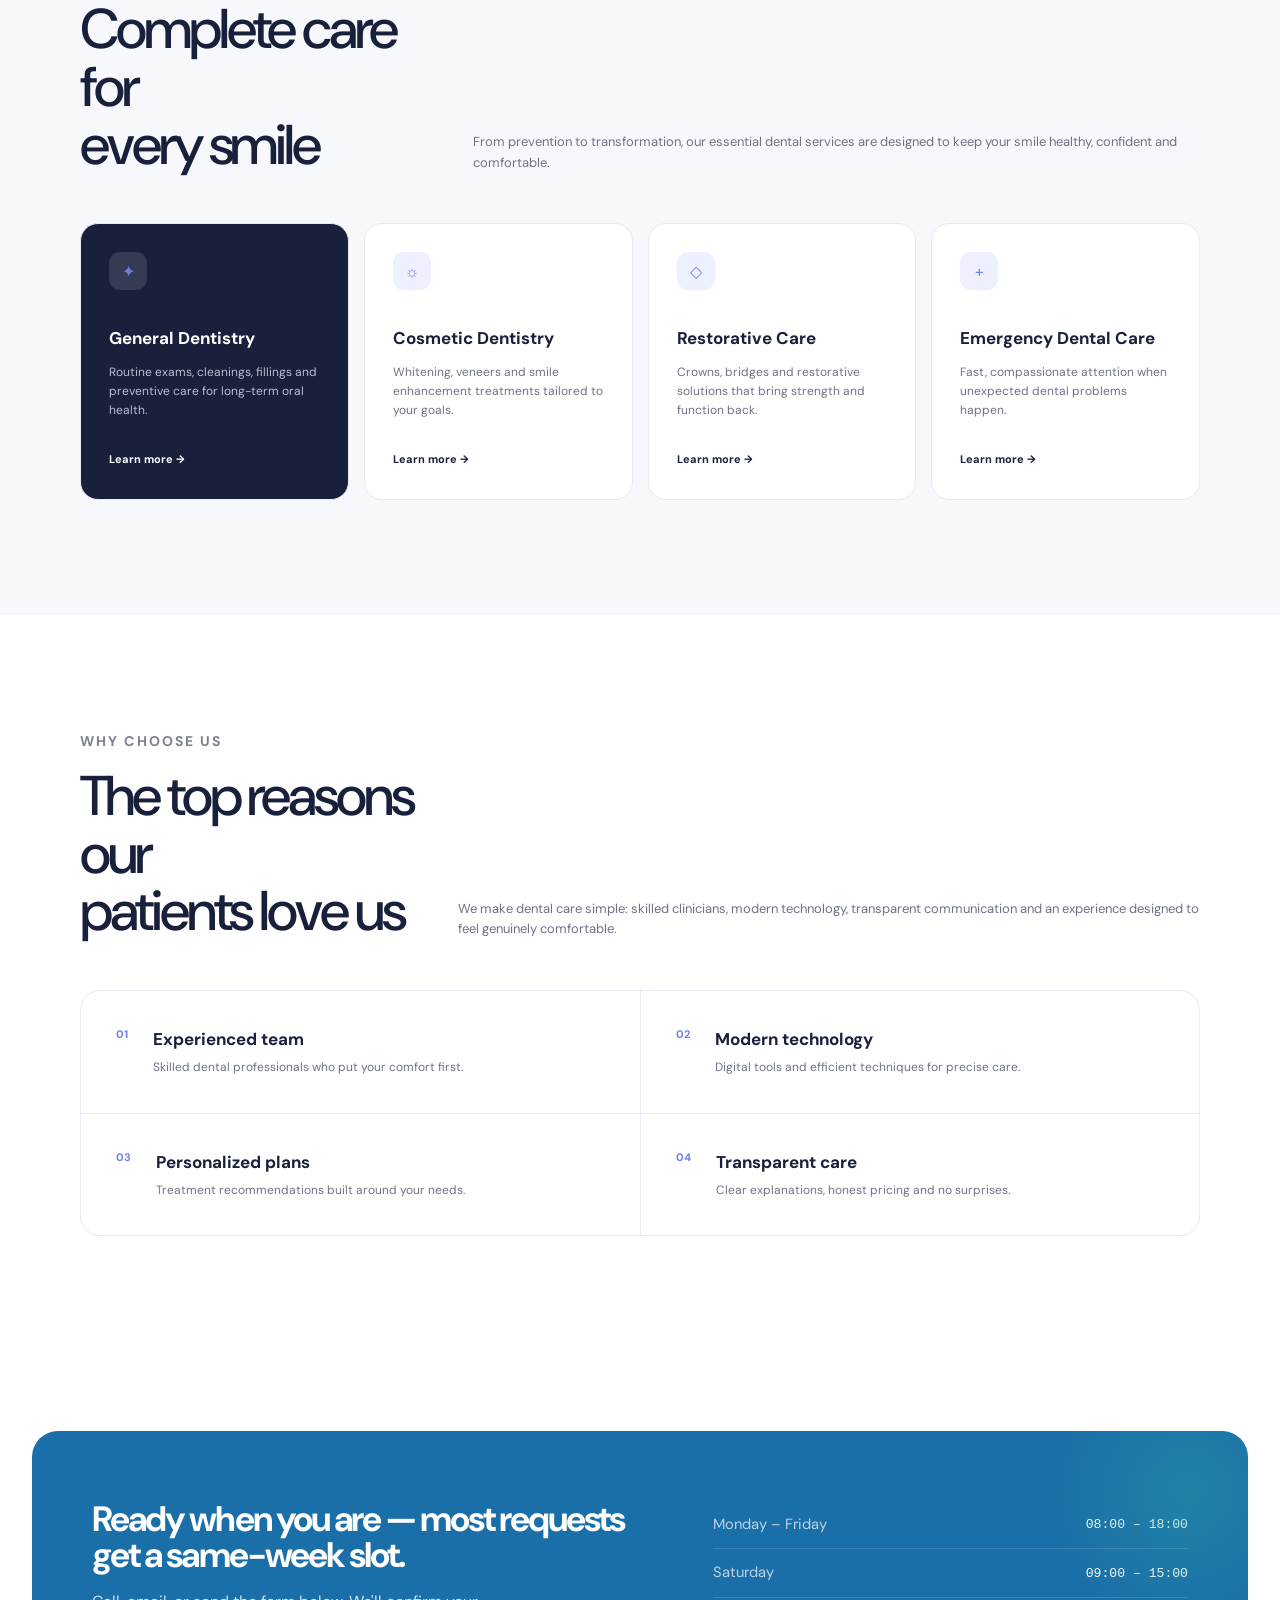
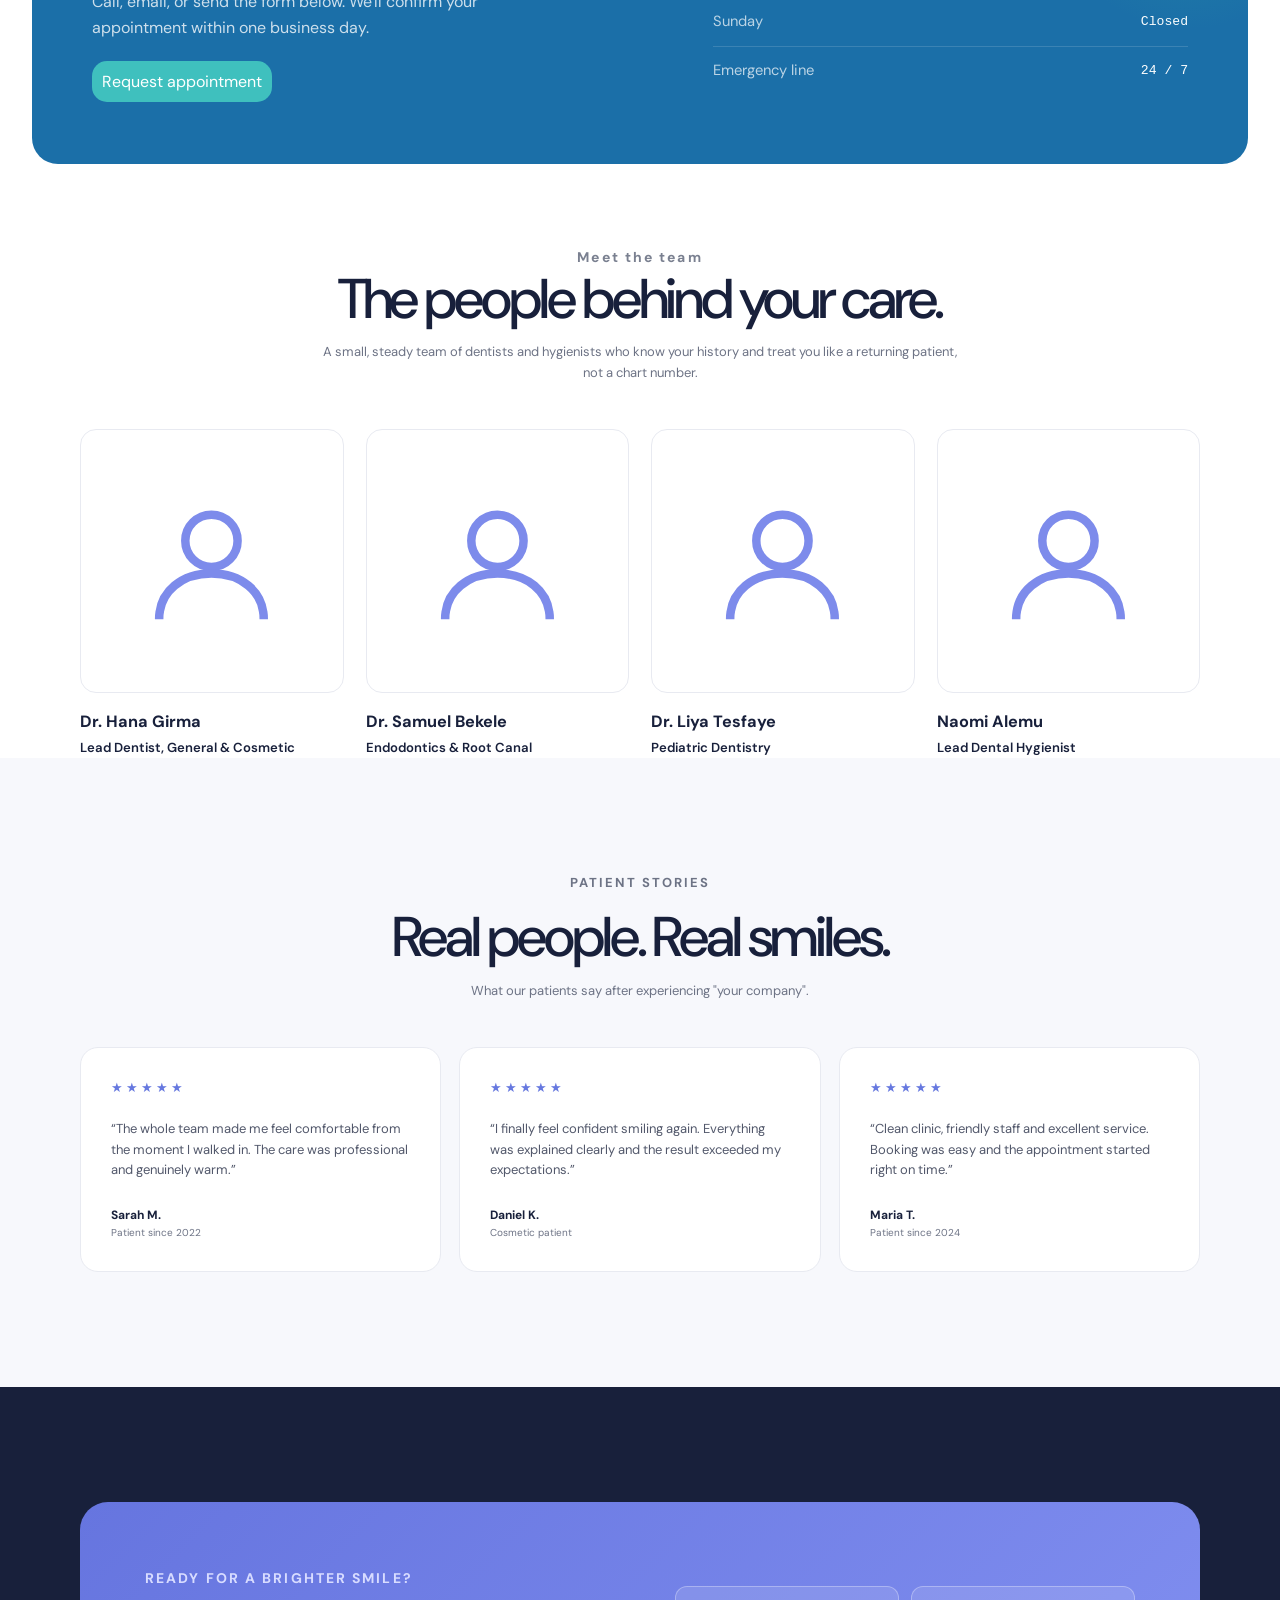
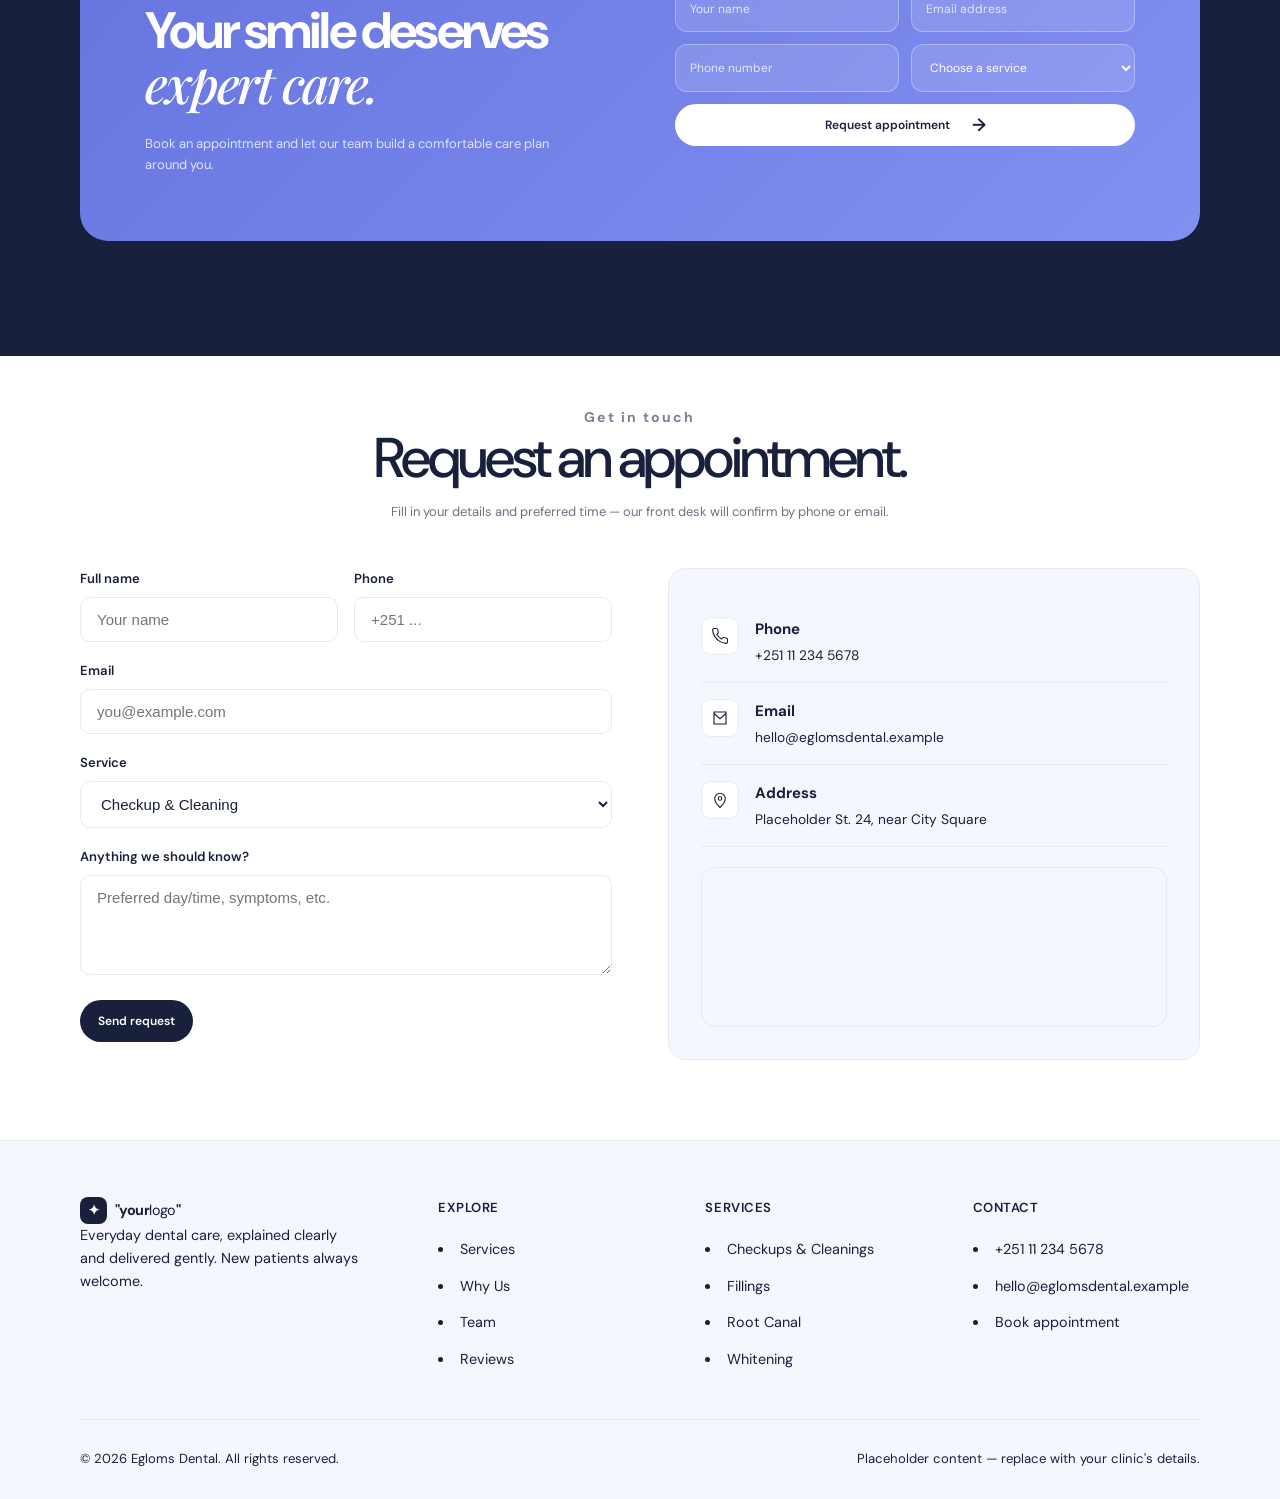
==== commit 9e939bd8: "Add files via upload" ====
--- a/index.html
+++ b/index.html
@@ -111,9 +111,9 @@
             <p class="eyebrow">A PLACE TO TRUST</p>
             <h2>Your trusted partners<br />in dental care</h2>
             <p>
-              At "your company", we believe that healthy smiles are the foundation of
-              confidence. Our dedicated team combines advanced technology with a
-              warm, patient-first approach.
+              At "your company", we believe that healthy smiles are the
+              foundation of confidence. Our dedicated team combines advanced
+              technology with a warm, patient-first approach.
             </p>
             <p>
               Whether you need preventive care, cosmetic dentistry, or
@@ -420,8 +420,6 @@
           </form>
         </div>
       </section>
-
-      
 
       <!-- ================= CONTACT ================= -->
       <section id="contact">
@@ -493,7 +491,11 @@
                   placeholder="Preferred day/time, symptoms, etc."
                 ></textarea>
               </div>
-              <button type="submit" class="button button-dark" style="border: none">
+              <button
+                type="submit"
+                class="button button-dark"
+                style="border: none"
+              >
                 Send request
               </button>
               <p
@@ -570,7 +572,15 @@
                   </div>
                 </div>
                 <div class="map-placeholder">
-                  Map preview — add your embed here
+                  <iframe
+                    src="https://www.google.com/maps/embed?pb=!1m18!1m12!1m3!1d126707.226307156!2d38.40783256537225!3d7.05610124931493!2m3!1f0!2f0!3f0!3m2!1i1024!2i768!4f13.1!3m3!1m2!1s0x17b14573a067b82b%3A0xa82c1a9985db8f16!2sHawassa%2C%20Ethiopia!5e0!3m2!1sen!2sfr!4v1787487126243!5m2!1sen!2sfr"
+                    width="100%"
+                    height="450"
+                    style="border: 0"
+                    allowfullscreen=""
+                    loading="lazy"
+                    referrerpolicy="strict-origin-when-cross-origin"
+                  ></iframe>
                 </div>
               </div>
             </div>
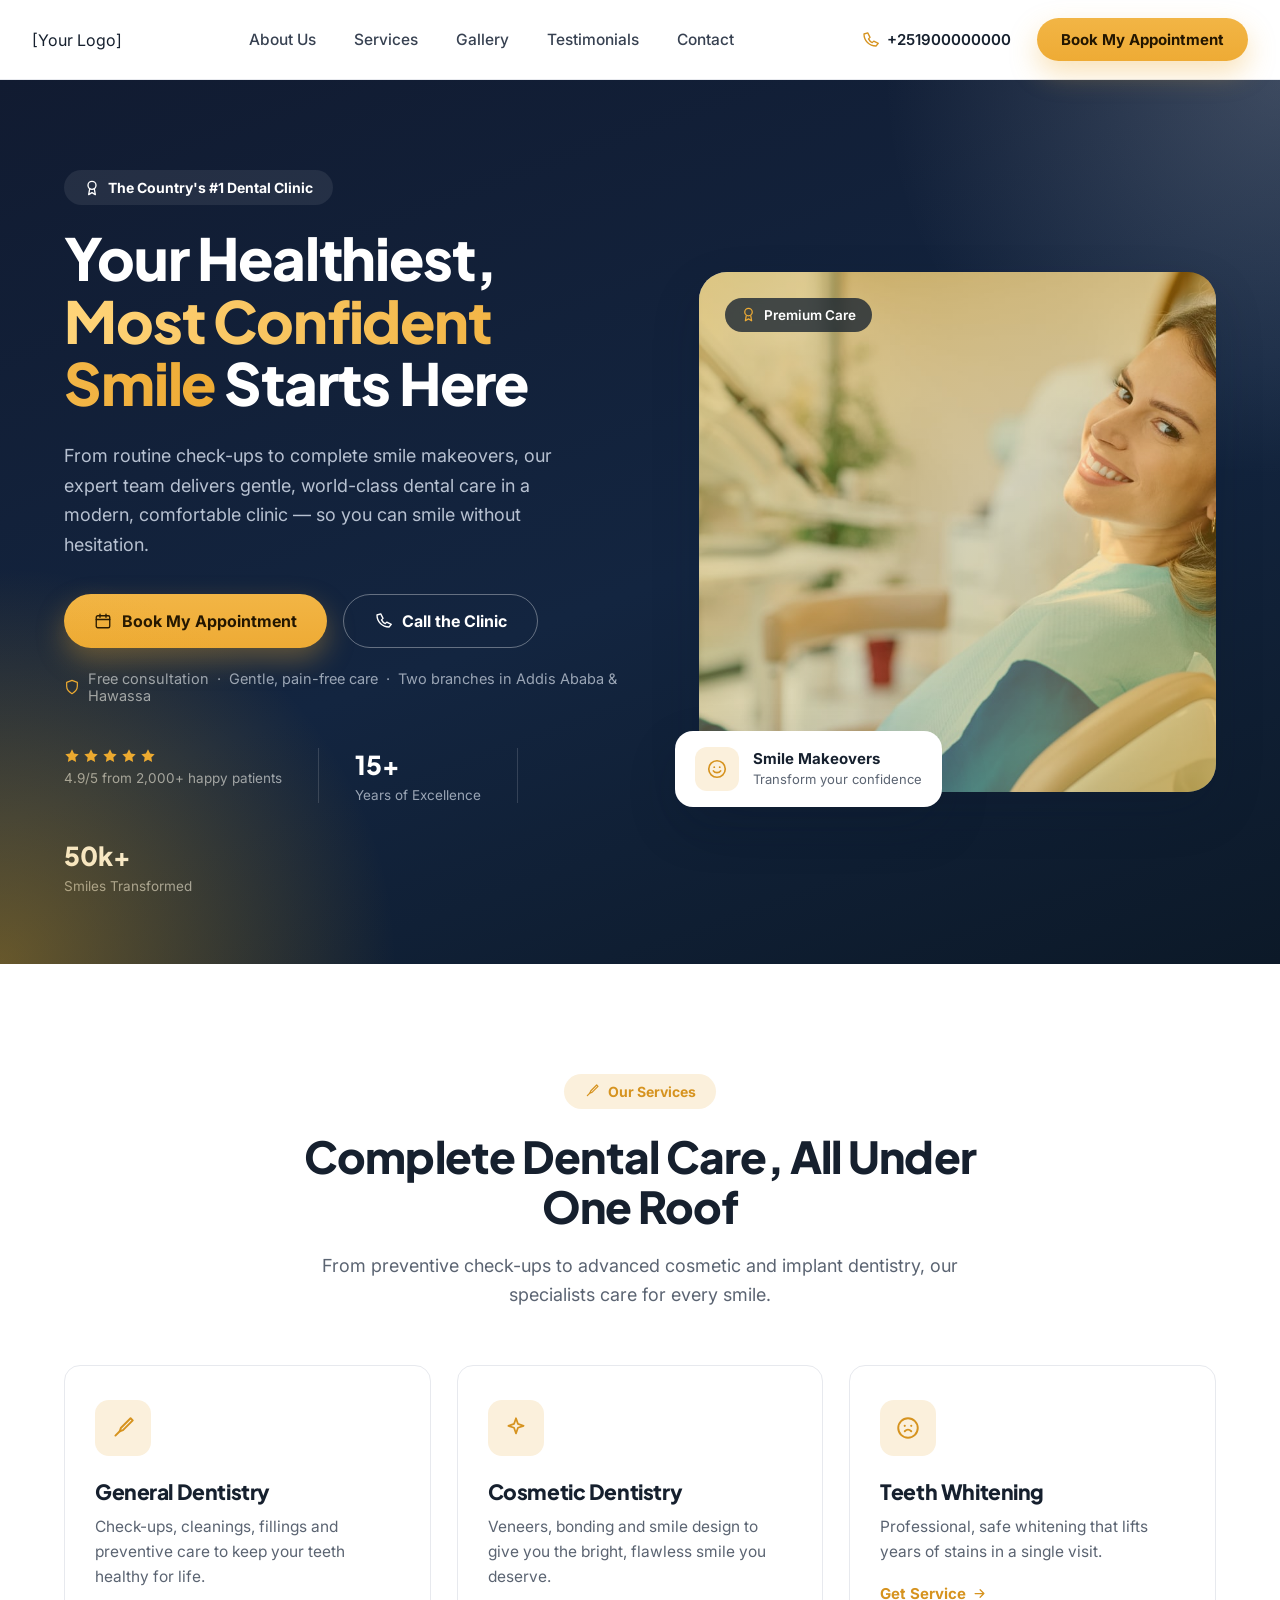
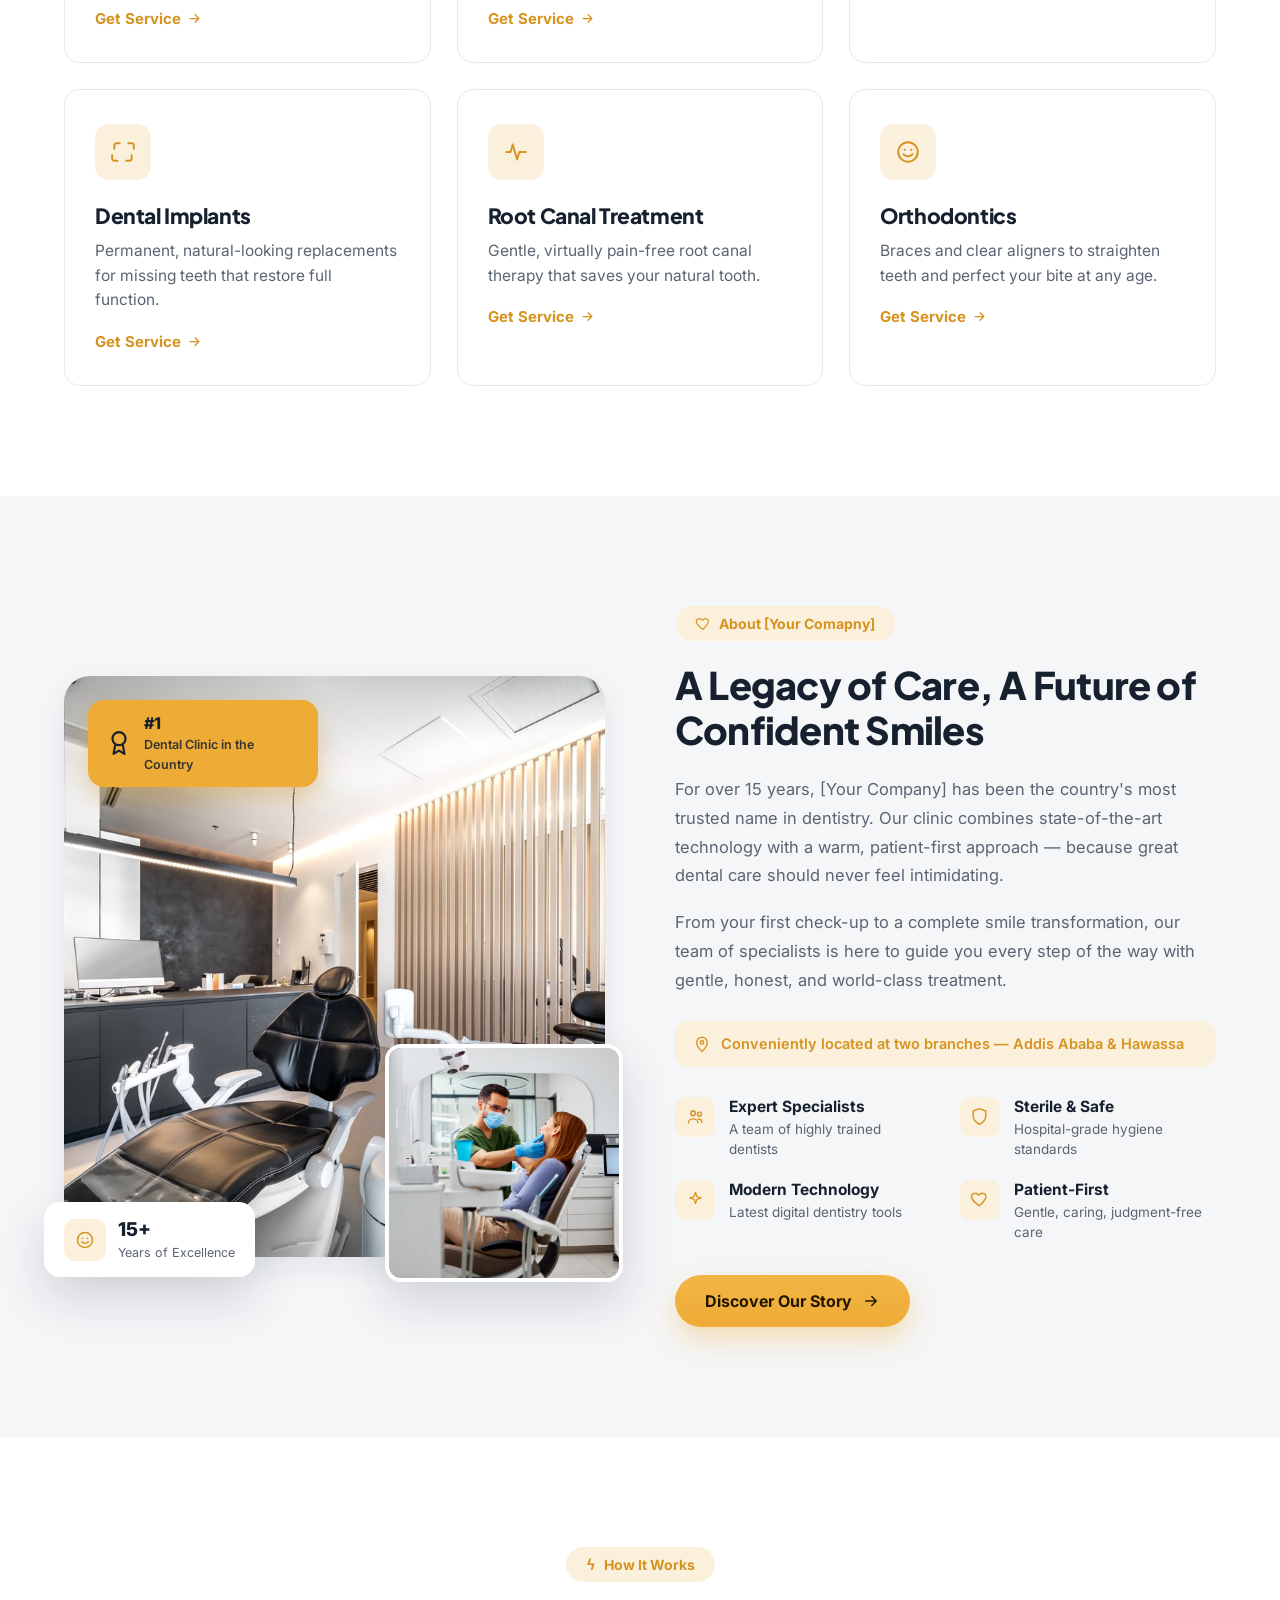
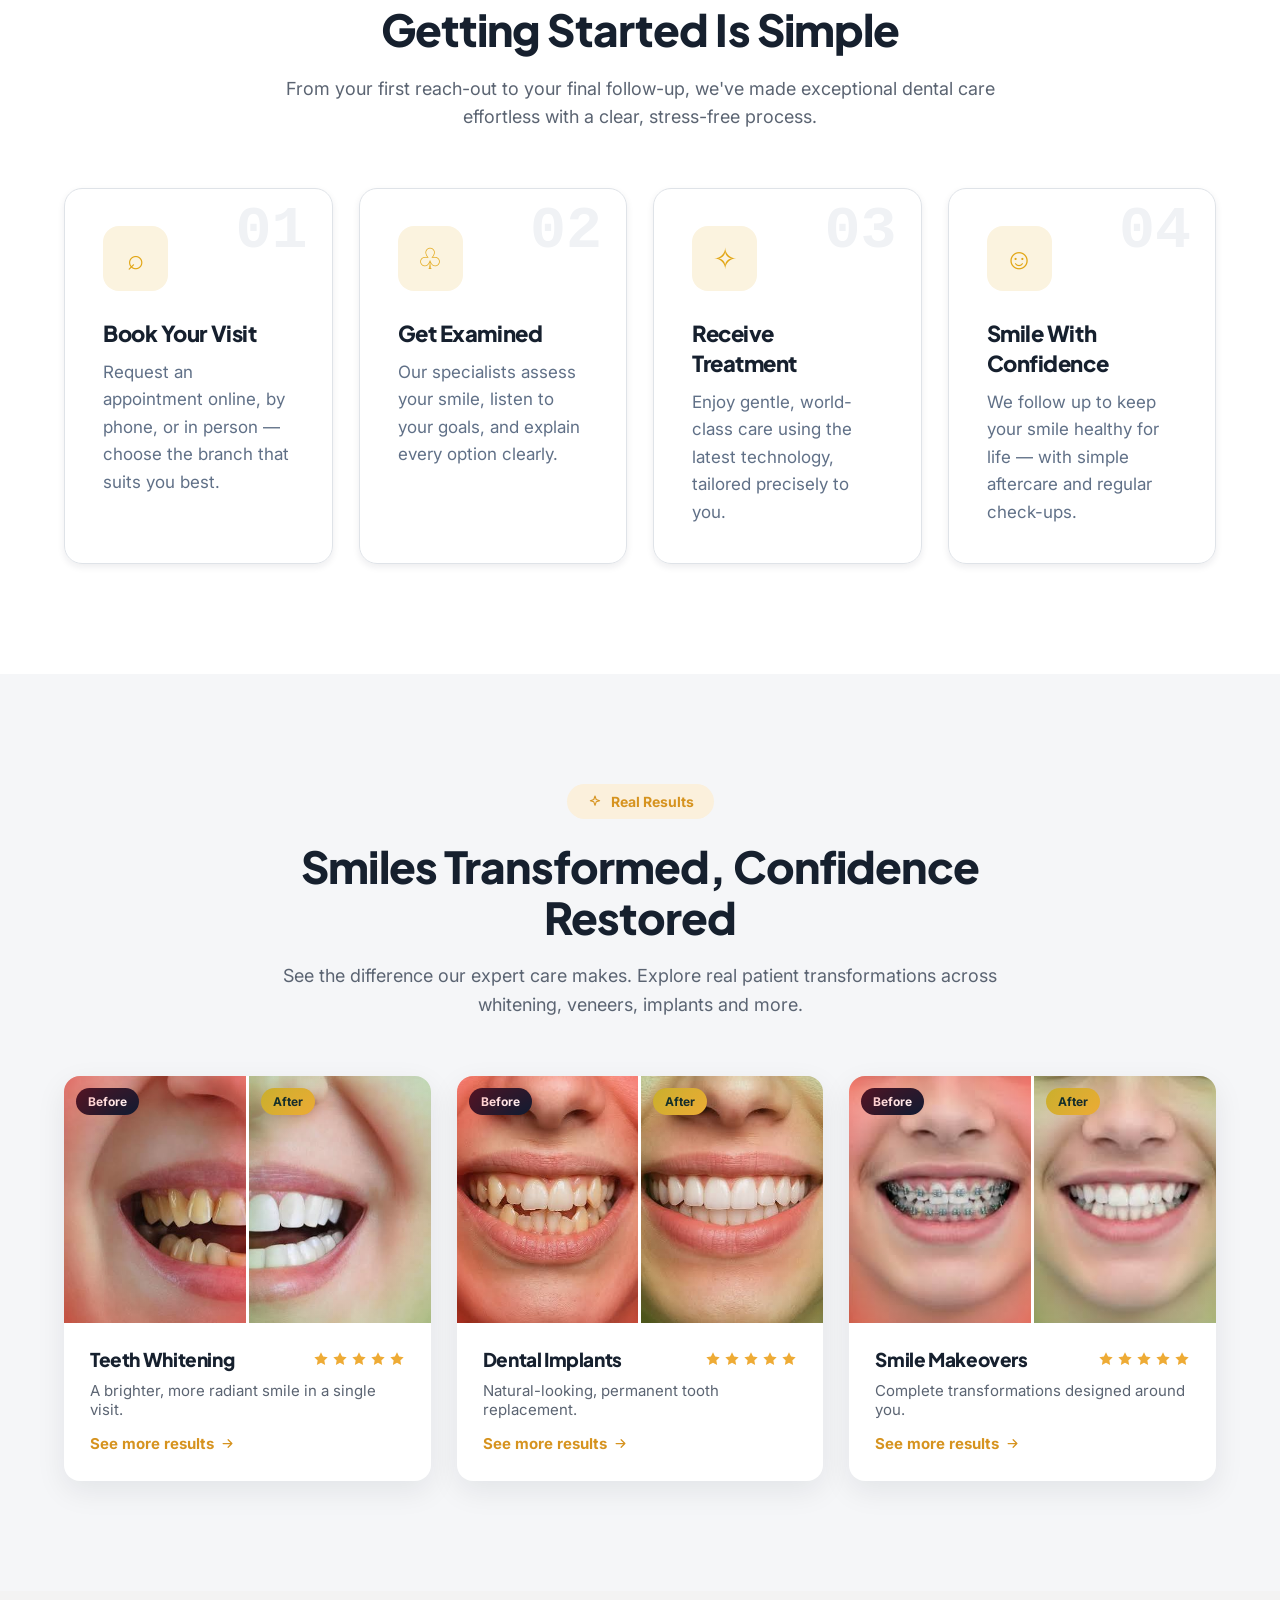
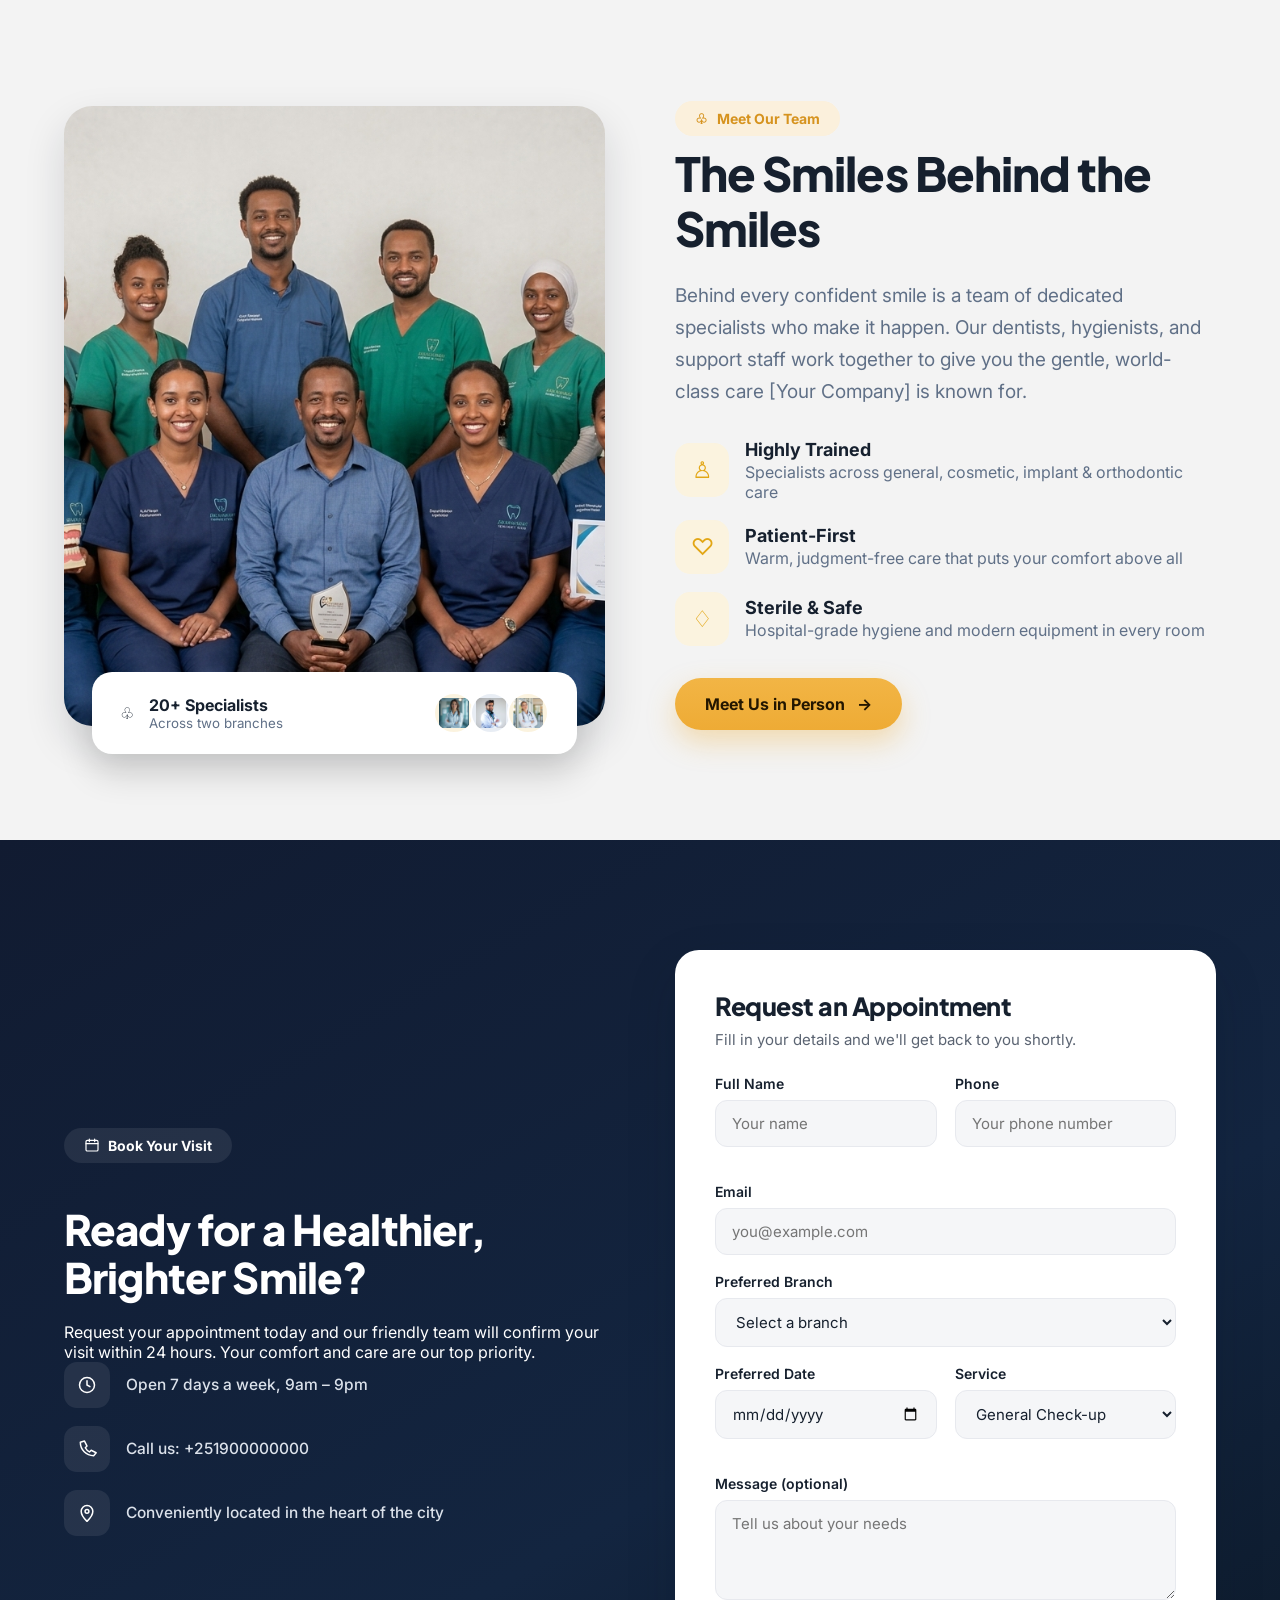
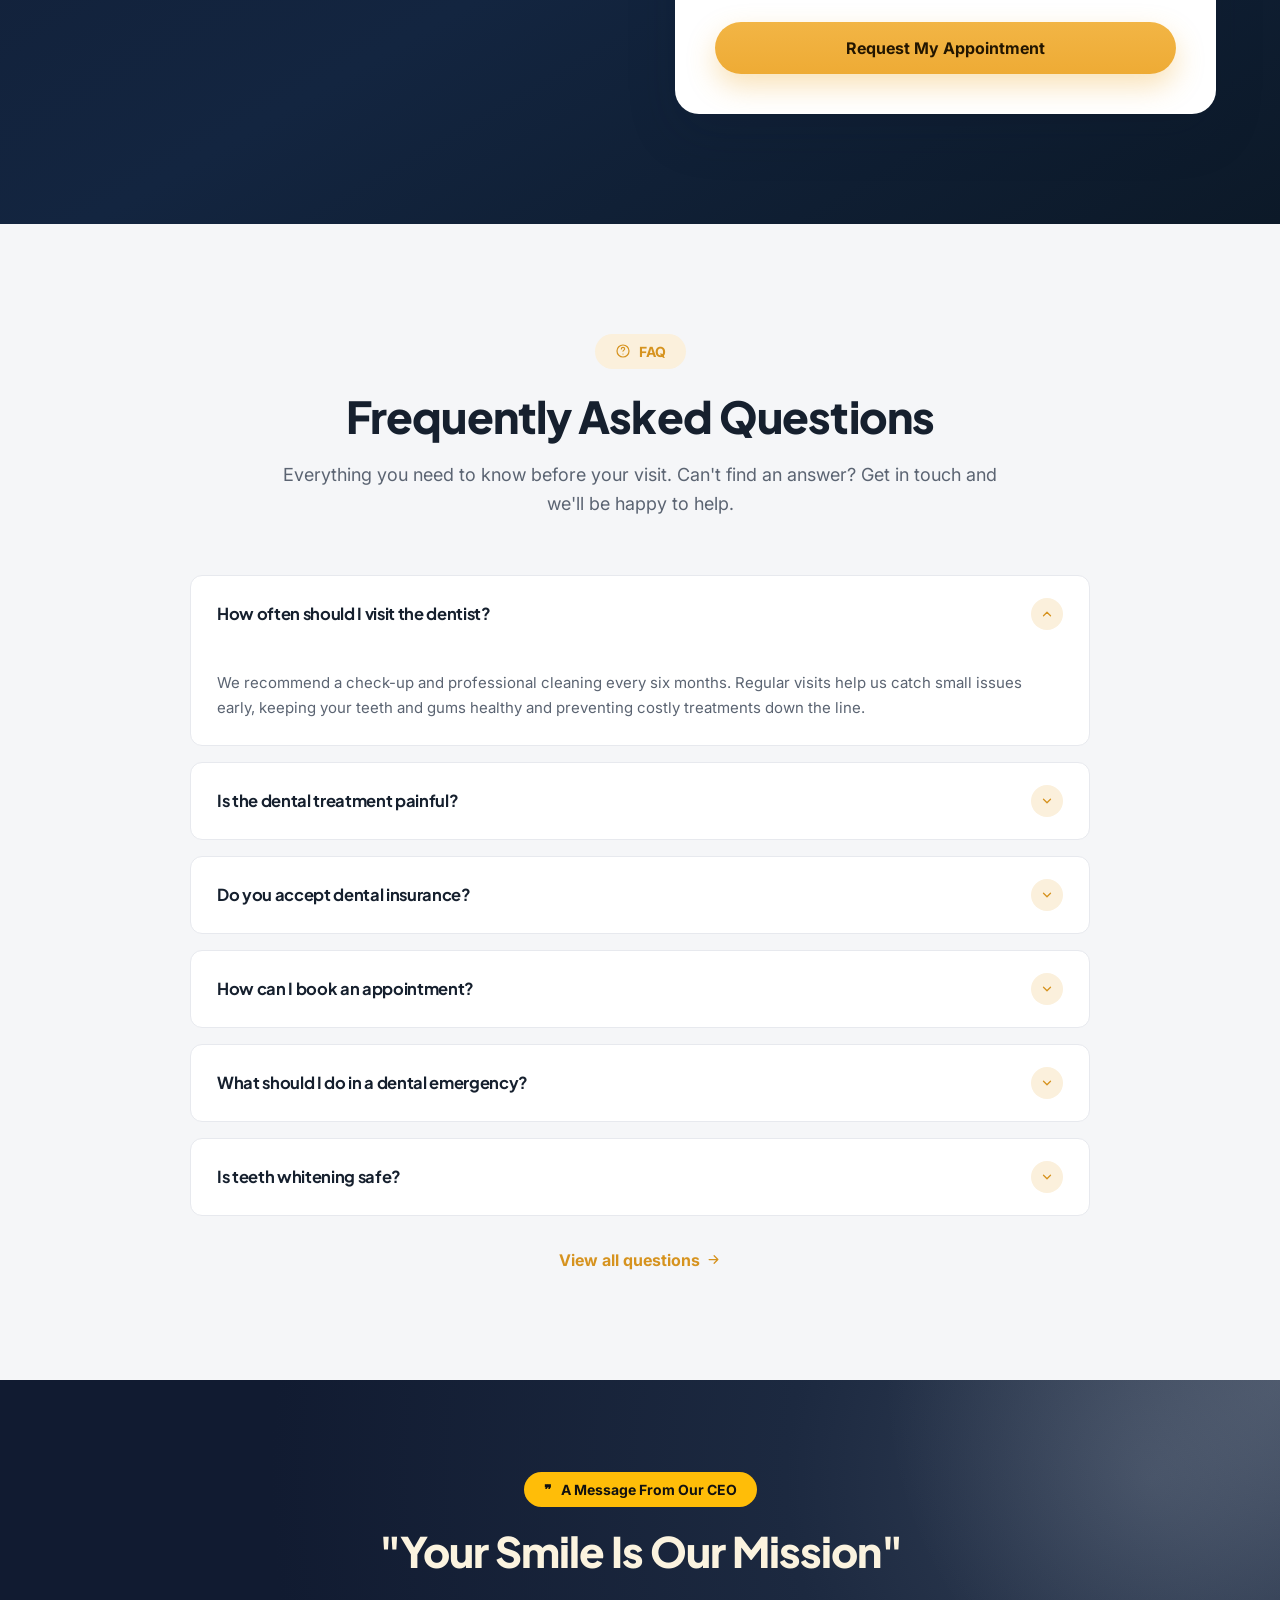
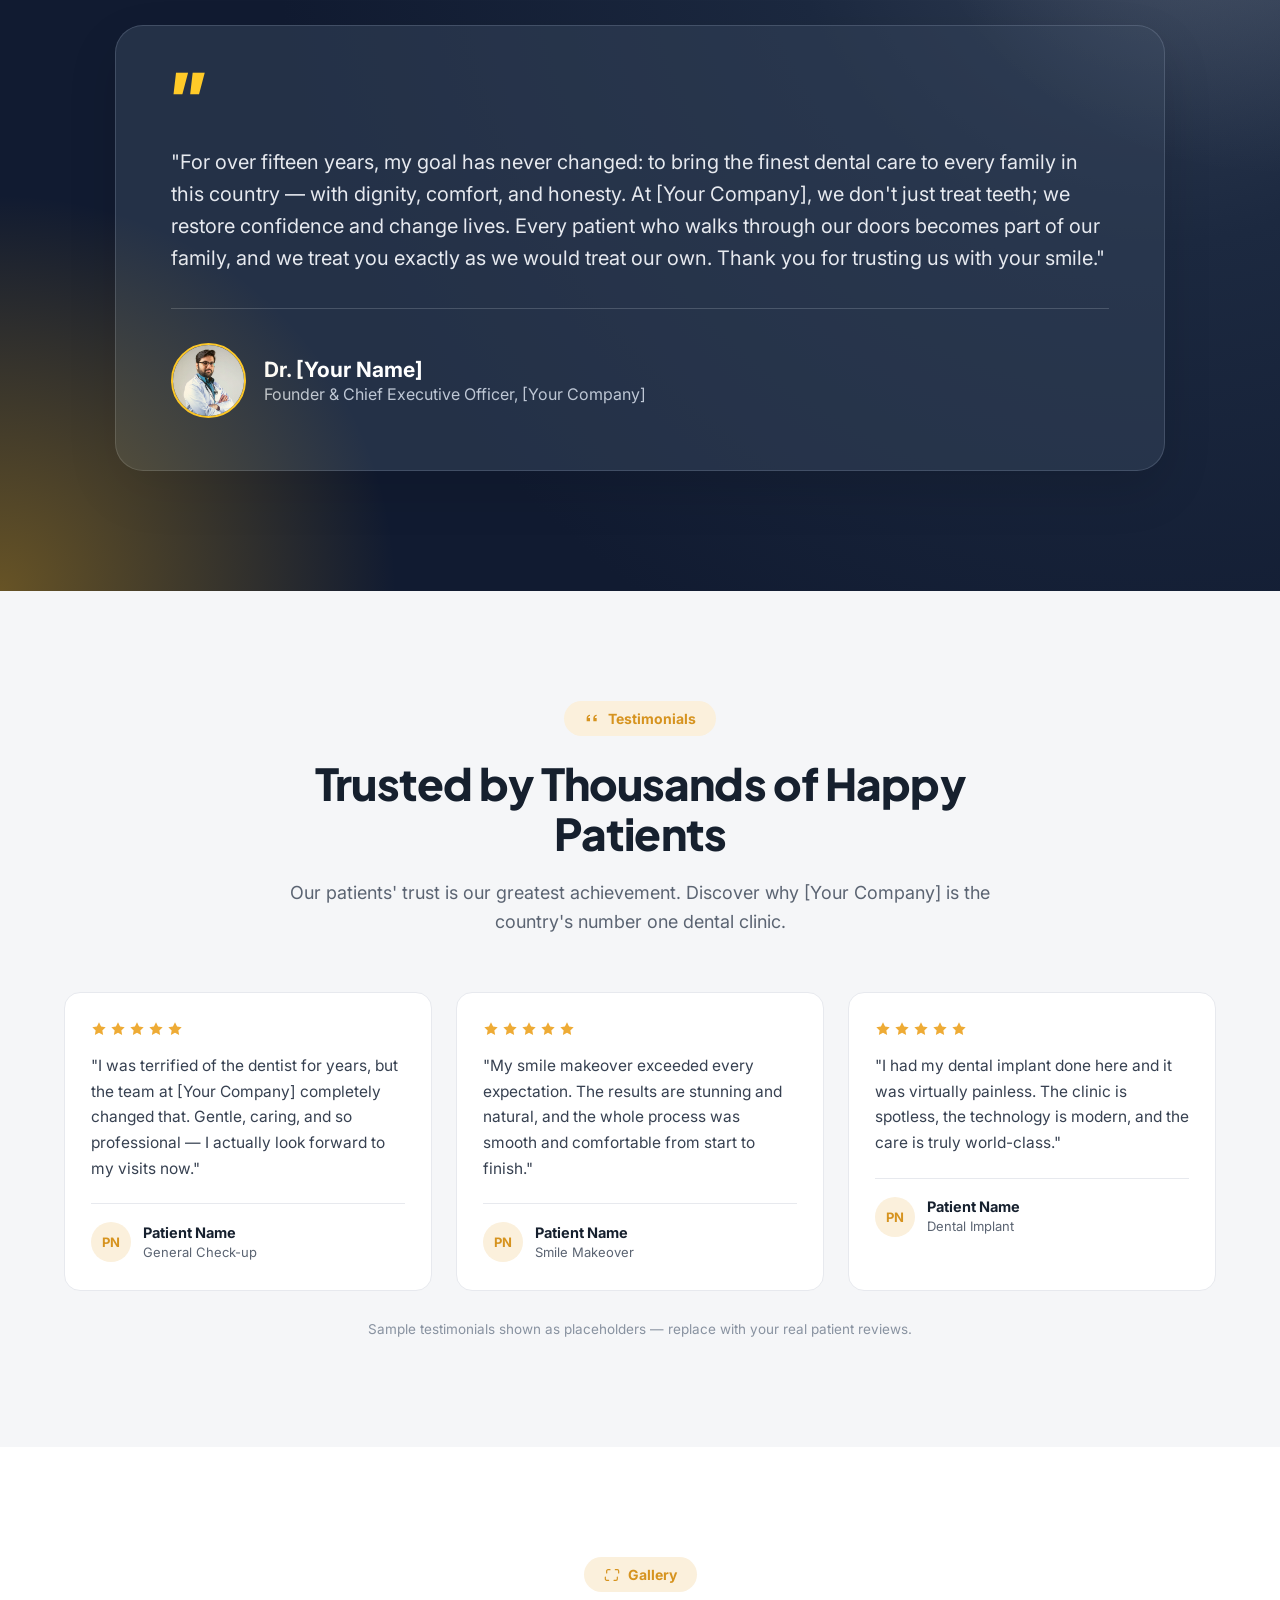
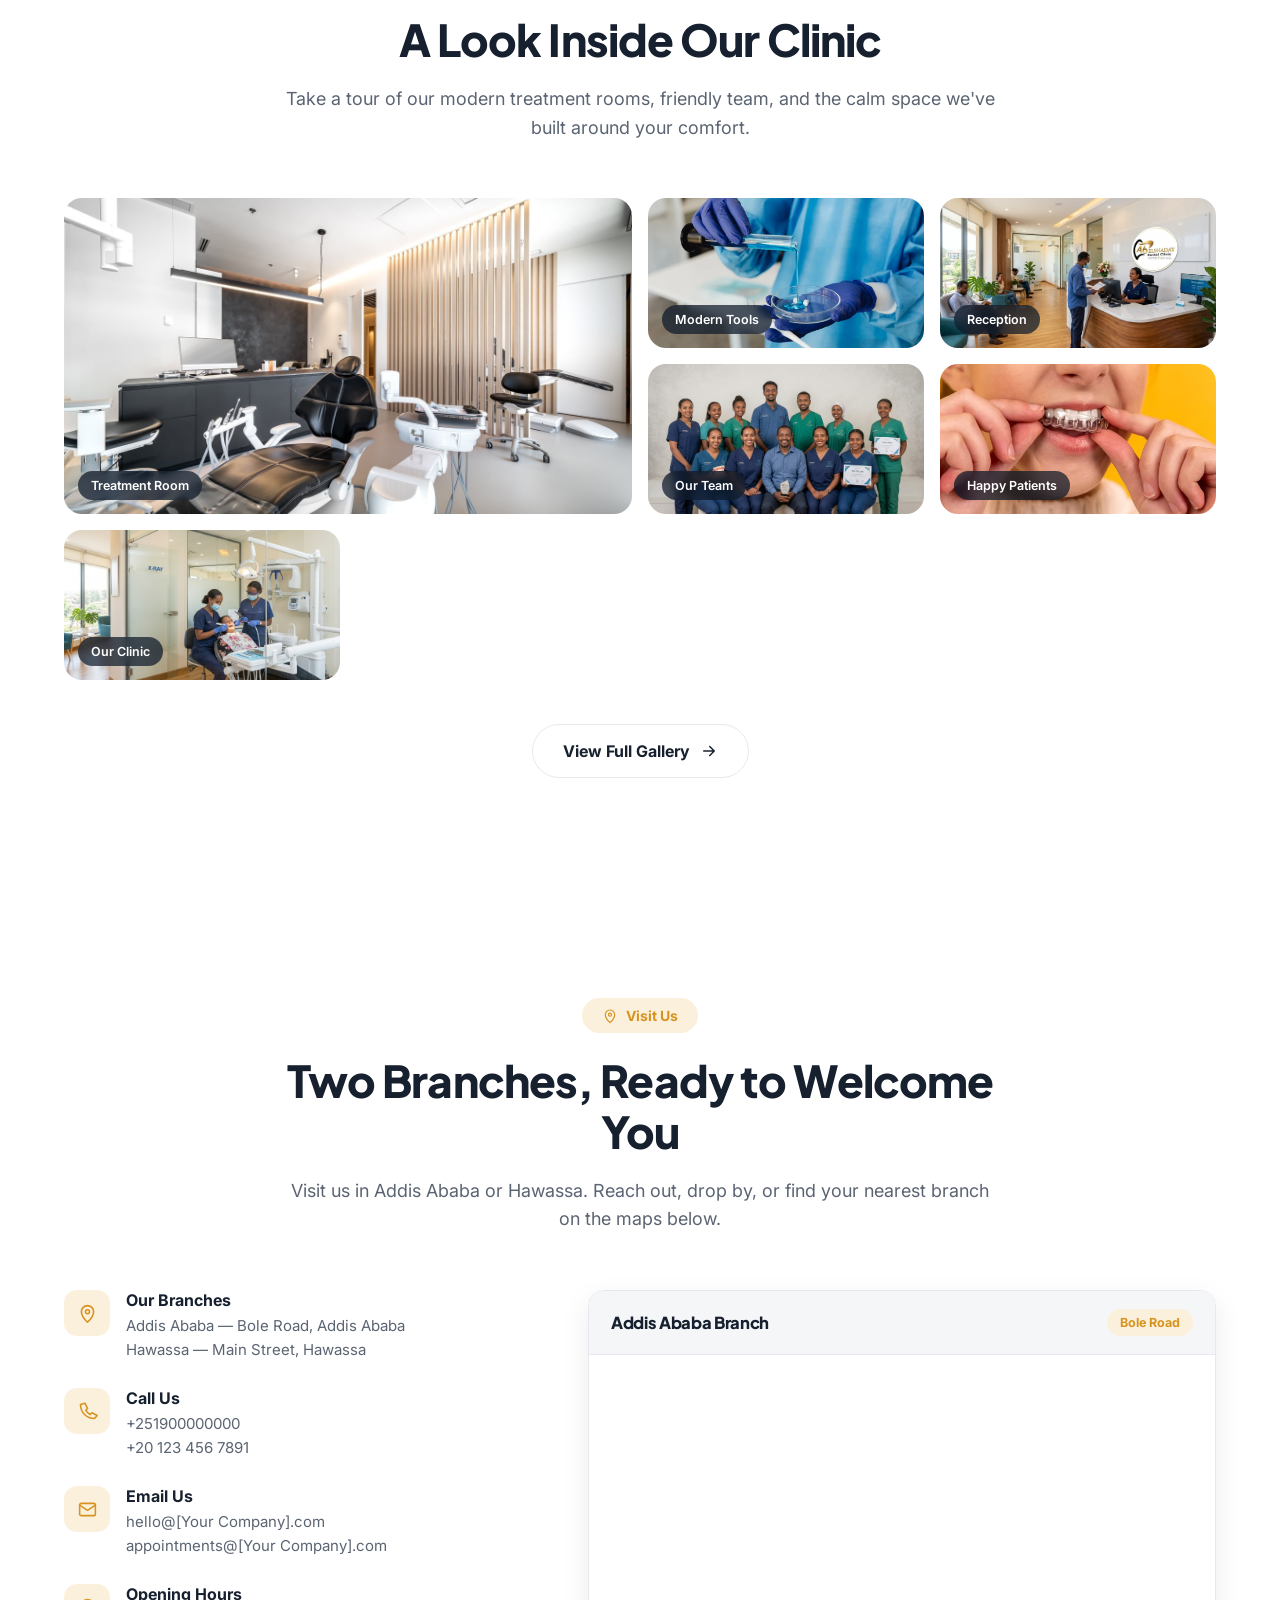
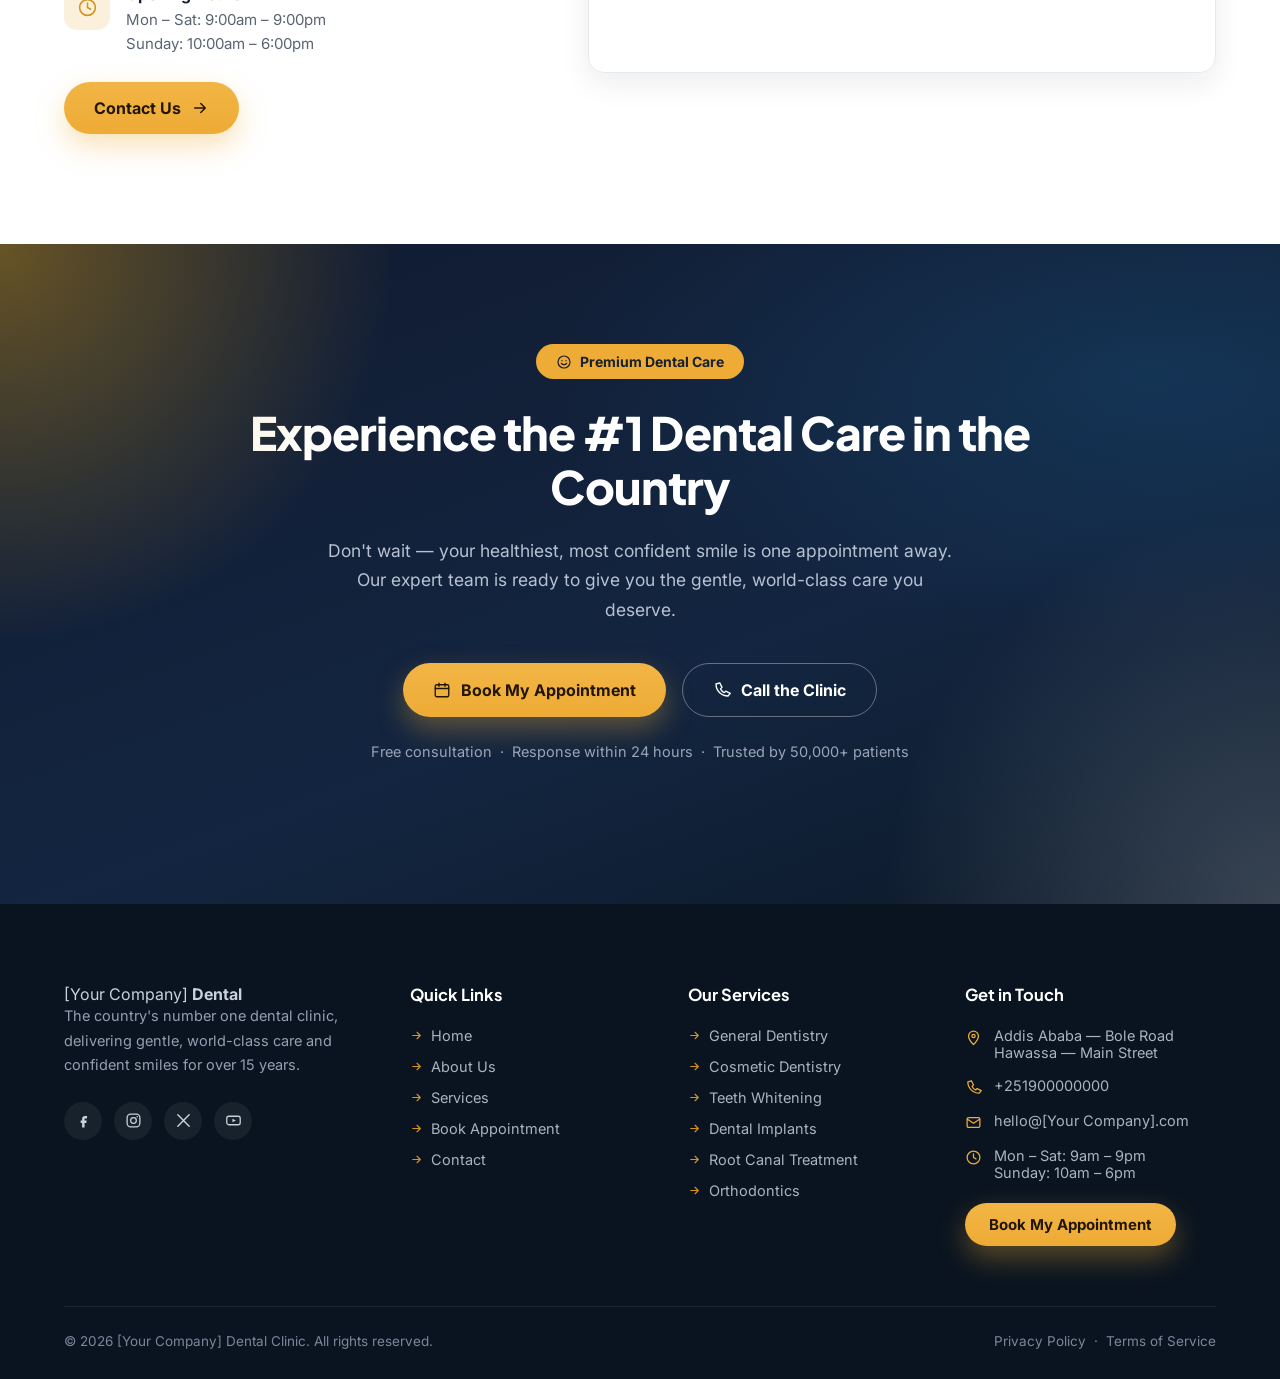
==== commit 7686ace2: "Add files via upload" ====
--- a/index.html
+++ b/index.html
@@ -3,651 +3,3066 @@
   <head>
     <meta charset="UTF-8" />
     <meta name="viewport" content="width=device-width, initial-scale=1.0" />
-    <meta
-      name="description"
-      content="your company Dental — modern, trusted dental care for brighter smiles."
-    />
-    <title>"your company" Dental | Expert Dental Care</title>
+    <title>[Your Company] Dental Clinic</title>
     <link rel="preconnect" href="https://fonts.googleapis.com" />
     <link rel="preconnect" href="https://fonts.gstatic.com" crossorigin />
     <link
-      href="https://fonts.googleapis.com/css2?family=DM+Sans:wght@400;500;600;700&family=Playfair+Display:ital,wght@0,500;1,500&display=swap"
+      href="https://fonts.googleapis.com/css2?family=Plus+Jakarta+Sans:wght@400;500;600;700;800&family=Inter:wght@400;500;600&display=swap"
       rel="stylesheet"
     />
-    <link rel="stylesheet" href="styles.css" />
+    <link rel="stylesheet" href="./style.css">
+    <style>
+      :root {
+        --navy: #111b31;
+        --navy-2: #132540;
+        --navy-3: #0a1420;
+        --gold: #eeab35;
+        --gold-dark: #d6931f;
+        --blue: #1c7fbe;
+        --teal: #22c1d6;
+        --cream: #fbf0dc;
+        --cream-2: #faf4e9;
+        --ink: #16202e;
+        --gray: #5b6472;
+        --gray-light: #8892a0;
+        --line: #e7e9ee;
+        --bg-soft: #f5f6f8;
+        --white: #ffffff;
+        --radius-lg: 24px;
+        --radius-md: 16px;
+        --radius-sm: 12px;
+        --shadow: 0 10px 30px rgba(14, 27, 44, 0.08);
+        --shadow-lg: 0 20px 50px rgba(14, 27, 44, 0.16);
+      }
+      * {
+        box-sizing: border-box;
+        margin: 0;
+        padding: 0;
+      }
+      html {
+        scroll-behavior: smooth;
+      }
+      body {
+        font-family: "Inter", sans-serif;
+        color: var(--ink);
+        background: var(--white);
+        -webkit-font-smoothing: antialiased;
+      }
+      h1,
+      h2,
+      h3,
+      h4,
+      .display {
+        font-family: "Plus Jakarta Sans", sans-serif;
+        font-weight: 800;
+        color: var(--ink);
+        letter-spacing: -0.02em;
+      }
+      img {
+        max-width: 100%;
+        display: block;
+      }
+      a {
+        text-decoration: none;
+        color: inherit;
+      }
+      ul {
+        list-style: none;
+      }
+      button {
+        font-family: inherit;
+        cursor: pointer;
+        border: none;
+        background: none;
+      }
+      .container {
+        width: 90%;
+        max-width: 1440px;
+        margin: 0 auto;
+      }
+      section {
+        position: relative;
+      }
+      .eyebrow {
+        display: inline-flex;
+        align-items: center;
+        gap: 8px;
+        background: var(--cream);
+        color: var(--gold-dark);
+        font-weight: 700;
+        font-size: 14px;
+        padding: 9px 20px;
+        border-radius: 999px;
+        margin-bottom: 22px;
+      }
+      .eyebrow.dark {
+        background: rgba(255, 255, 255, 0.08);
+        color: #fff;
+      }
+      .eyebrow svg {
+        width: 16px;
+        height: 16px;
+        flex-shrink: 0;
+      }
+      .section-head {
+        text-align: center;
+        max-width: 720px;
+        margin: 0 auto 56px;
+      }
+      .section-head h2 {
+        font-size: 44px;
+        line-height: 1.15;
+        margin-bottom: 20px;
+      }
+      .section-head p {
+        color: var(--gray);
+        font-size: 18px;
+        line-height: 1.6;
+      }
+      .btn {
+        display: inline-flex;
+        align-items: center;
+        justify-content: center;
+        gap: 10px;
+        font-weight: 700;
+        font-size: 16px;
+        padding: 16px 30px;
+        border-radius: 999px;
+        transition:
+          transform 0.2s ease,
+          box-shadow 0.2s ease,
+          background 0.2s ease;
+        white-space: nowrap;
+      }
+      .btn svg {
+        width: 18px;
+        height: 18px;
+        flex-shrink: 0;
+      }
+      .btn-gold {
+        background: linear-gradient(180deg, #f2b545, var(--gold));
+        color: #231600;
+        box-shadow: 0 12px 28px rgba(238, 171, 53, 0.35);
+      }
+      .btn-gold:hover {
+        transform: translateY(-2px);
+        box-shadow: 0 16px 34px rgba(238, 171, 53, 0.45);
+      }
+      .btn-outline-dark {
+        background: transparent;
+        border: 1.5px solid rgba(255, 255, 255, 0.35);
+        color: #fff;
+      }
+      .btn-outline-dark:hover {
+        background: rgba(255, 255, 255, 0.08);
+      }
+      .btn-block {
+        width: 100%;
+      }
+      .shadow{
+        position: absolute;
+        width: 400px;
+        height: 400px;
+      }
+
+      .gold-shadow{
+        background: radial-gradient(circle at 0% 100%,#e2a41569,transparent 70%);
+         bottom: 0;
+        left: 0;
+      }
+      .light-shadow{
+        background: radial-gradient(circle at 100% 0%,#dbe1ea36,transparent 70%);
+        top: 0;
+        right: 0;
+      }
+
+      .final-goldshadow{
+        background: radial-gradient(circle at 0% 0%,#e2a41569,transparent 70%);
+        bottom: unset;
+        top: 0;
+      }
+      .final-lightshadow{
+        background: radial-gradient(circle at 100% 100%,#dbe1ea36,transparent 70%);
+        top: unset;
+        bottom: 0;
+      }
+      
+      /* HEADER */
+      header {
+        position: sticky;
+        top: 0;
+        z-index: 100;
+        background: rgba(255, 255, 255, 0.92);
+        backdrop-filter: blur(10px);
+        border-bottom: 1px solid var(--line);
+      }
+      .nav-wrap {
+        display: flex;
+        align-items: center;
+        justify-content: space-between;
+        padding: 18px 32px;
+        max-width: 1440px;
+        margin: 0 auto;
+      }
+     
+      nav.links {
+        display: flex;
+        gap: 38px;
+      }
+      nav.links a {
+        font-weight: 500;
+        font-size: 15.5px;
+        color: #374151;
+        transition: color 0.2s;
+      }
+      nav.links a:hover {
+        color: var(--blue);
+      }
+      .nav-right {
+        display: flex;
+        align-items: center;
+        gap: 26px;
+      }
+      .nav-phone {
+        display: flex;
+        align-items: center;
+        gap: 8px;
+        font-weight: 600;
+        font-size: 15px;
+        color: var(--ink);
+      }
+      .nav-phone svg {
+        width: 18px;
+        height: 18px;
+        color: var(--gold-dark);
+      }
+      .btn-sm {
+        padding: 12px 24px;
+        font-size: 15px;
+      }
+      .burger {
+        display: none;
+        background: none;
+        border: none;
+      }
+
+      /* HERO */
+      .hero {
+        background:
+          
+          linear-gradient(
+            160deg,
+            var(--navy) 0%,
+            var(--navy-2) 55%,
+            #0c1928 100%
+          );
+        color: #fff;
+        padding: 90px 0 70px;
+        overflow: hidden;
+      }
+      .hero-grid {
+        display: grid;
+        grid-template-columns: 1.05fr 0.95fr;
+        gap: 64px;
+        align-items: center;
+      }
+      .hero h1 {
+        font-weight: 800;
+        font-size: 58px;
+        line-height: 1.08;
+        margin-bottom: 26px;
+        color: #fff;
+      }
+      .hero h1 .gold-text {
+        background: linear-gradient(90deg, #ffd479, var(--gold));
+        -webkit-background-clip: text;
+        background-clip: text;
+        color: transparent;
+      }
+      .hero p.lead {
+        font-size: 18px;
+        line-height: 1.65;
+        color: #b7c1d1;
+        max-width: 520px;
+        margin-bottom: 34px;
+      }
+      .hero-actions {
+        display: flex;
+        gap: 16px;
+        flex-wrap: wrap;
+        margin-bottom: 22px;
+      }
+      .hero-trust {
+        display: flex;
+        align-items: center;
+        gap: 8px;
+        color: #9aa5b5;
+        font-size: 14.5px;
+        margin-bottom: 44px;
+      }
+      .hero-trust svg {
+        width: 16px;
+        height: 16px;
+        color: var(--gold);
+        flex-shrink: 0;
+      }
+      .hero-stats {
+        display: flex;
+        gap: 36px;
+        flex-wrap: wrap;
+      }
+      .hero-stats .stat-block {
+        display: flex;
+        flex-direction: column;
+        gap: 6px;
+      }
+      .stars {
+        display: flex;
+        gap: 3px;
+        color: var(--gold);
+      }
+      .stars svg {
+        width: 16px;
+        height: 16px;
+      }
+      .hero-stats small {
+        color: #9aa5b5;
+        font-size: 13.5px;
+      }
+      .hero-stats .num {
+        font-size: 26px;
+        font-weight: 800;
+        font-family: "Plus Jakarta Sans", sans-serif;
+      }
+      .stat-divider {
+        width: 1px;
+        background: rgba(255, 255, 255, 0.15);
+      }
+
+      .hero-media {
+        position: relative;
+      }
+      .hero-media .frame {
+        position: relative;
+        border-radius: 28px;
+        overflow: hidden;
+        box-shadow: var(--shadow-lg);
+        aspect-ratio: 4/4.6;
+        width: 100%;
+        max-height: 520px;
+      }
+      .hero-media .frame::after{
+        content: "";
+        position: absolute;
+        inset: 0;
+        background: radial-gradient(circle at 100% 100%, #e2a4158a, #e2a41541,#e2a41588);
+      }
+      .hero-media img {
+        width: 100%;
+        height: 100%;
+        object-fit: cover;
+      }
+      .float-card {
+        position: absolute;
+        left: -24px;
+        bottom: -15px;
+        background: #fff;
+        color: var(--ink);
+        border-radius: 18px;
+        padding: 16px 20px;
+        display: flex;
+        align-items: center;
+        gap: 14px;
+        box-shadow: var(--shadow-lg);
+        max-width: 270px;
+      }
+      .float-card .icon-badge {
+        width: 44px;
+        height: 44px;
+        border-radius: 12px;
+        background: var(--cream);
+        display: flex;
+        align-items: center;
+        justify-content: center;
+        color: var(--gold-dark);
+        flex-shrink: 0;
+      }
+      .float-card .icon-badge svg {
+        width: 22px;
+        height: 22px;
+      }
+      .float-card strong {
+        display: block;
+        font-size: 15px;
+        font-weight: 700;
+      }
+      .float-card span {
+        font-size: 13px;
+        color: var(--gray);
+      }
+      .badge-pill {
+        position: absolute;
+        top: 26px;
+        left: 26px;
+        background: rgba(14, 27, 44, 0.75);
+        backdrop-filter: blur(6px);
+        color: #fff;
+        font-weight: 600;
+        font-size: 13.5px;
+        padding: 9px 16px;
+        border-radius: 999px;
+        display: flex;
+        align-items: center;
+        gap: 8px;
+      }
+      .badge-pill svg {
+        width: 15px;
+        height: 15px;
+        color: var(--gold);
+      }
+
+      /* SERVICES */
+      .services {
+        padding: 110px 0;
+        background: #fff;
+      }
+      .services-grid {
+        display: grid;
+        grid-template-columns: repeat(3, 1fr);
+        gap: 26px;
+      }
+      .service-card {
+        border: 1px solid var(--line);
+        border-radius: var(--radius-md);
+        padding: 34px 30px;
+        transition:
+          box-shadow 0.25s,
+          transform 0.25s,
+          border-color 0.25s;
+      }
+      .service-card:hover {
+        box-shadow: var(--shadow);
+        transform: translateY(-4px);
+        border-color: transparent;
+      }
+      .service-icon {
+        width: 56px;
+        height: 56px;
+        border-radius: 14px;
+        background: var(--cream);
+        display: flex;
+        align-items: center;
+        justify-content: center;
+        color: var(--gold-dark);
+        margin-bottom: 22px;
+      }
+      .service-icon svg {
+        width: 26px;
+        height: 26px;
+      }
+      .service-card h3 {
+        font-size: 21px;
+        margin-bottom: 10px;
+      }
+      .service-card p {
+        color: var(--gray);
+        font-size: 15.5px;
+        line-height: 1.6;
+        margin-bottom: 18px;
+      }
+      .link-arrow {
+        display: inline-flex;
+        align-items: center;
+        gap: 6px;
+        color: var(--gold-dark);
+        font-weight: 700;
+        font-size: 15px;
+        transition: gap 0.2s;
+      }
+      .link-arrow svg {
+        width: 15px;
+        height: 15px;
+        transition: transform 0.2s;
+      }
+      .link-arrow:hover svg {
+        transform: translateX(3px);
+      }
+
+      /* ABOUT */
+      .about {
+        padding: 110px 0;
+        background: var(--bg-soft);
+      }
+      .about-grid {
+        display: grid;
+        grid-template-columns: 1fr 1fr;
+        gap: 70px;
+        align-items: center;
+      }
+      .about-media {
+        position: relative;
+      }
+      .about-media .main-img {
+        border-radius: 26px;
+        overflow: hidden;
+        aspect-ratio: 4/4.3;
+        box-shadow: var(--shadow);
+      }
+      .about-media .main-img img {
+        width: 100%;
+        height: 100%;
+        object-fit: cover;
+      }
+      .rank-badge {
+        position: absolute;
+        top: 24px;
+        left: 24px;
+        background: var(--gold);
+        color: var(--ink);
+        border-radius: 16px;
+        padding: 14px 18px;
+        display: flex;
+        align-items: center;
+        gap: 12px;
+        box-shadow: 0 12px 24px rgba(214, 147, 31, 0.35);
+        max-width: 230px;
+      }
+      .rank-badge svg {
+        width: 26px;
+        height: 26px;
+        flex-shrink: 0;
+      }
+      .rank-badge strong {
+        display: block;
+        font-size: 16px;
+        font-weight: 800;
+        line-height: 1.2;
+      }
+      .rank-badge span {
+        font-size: 12.5px;
+        font-weight: 600;
+        opacity: 0.85;
+      }
+      .years-card {
+        position: absolute;
+        left: -20px;
+        bottom: -20px;
+        background: #fff;
+        border-radius: 16px;
+        padding: 16px 20px;
+        display: flex;
+        align-items: center;
+        gap: 12px;
+        box-shadow: var(--shadow-lg);
+      }
+      .years-card .icon-badge {
+        width: 42px;
+        height: 42px;
+        border-radius: 11px;
+        background: var(--cream);
+        display: flex;
+        align-items: center;
+        justify-content: center;
+        color: var(--gold-dark);
+      }
+      .years-card .icon-badge svg {
+        width: 20px;
+        height: 20px;
+      }
+      .years-card strong {
+        display: block;
+        font-size: 19px;
+        font-weight: 800;
+      }
+      .years-card span {
+        font-size: 12.5px;
+        color: var(--gray);
+      }
+      .inset-img {
+        position: absolute;
+        right: -18px;
+        bottom: -25px;
+        width: 44%;
+        border-radius: 16px;
+        overflow: hidden;
+        border: 4px solid #fff;
+        box-shadow: var(--shadow-lg);
+        aspect-ratio: 1/1;
+      }
+      .inset-img img {
+        width: 100%;
+        height: 100%;
+        object-fit: cover;
+      }
+      .about-content h2 {
+        font-size: 38px;
+        line-height: 1.18;
+        margin-bottom: 22px;
+      }
+      .about-content p {
+        color: var(--gray);
+        font-size: 16.5px;
+        line-height: 1.75;
+        margin-bottom: 18px;
+      }
+      .location-strip {
+        display: flex;
+        align-items: center;
+        gap: 10px;
+        background: var(--cream);
+        color: var(--gold-dark);
+        font-weight: 600;
+        font-size: 14.5px;
+        padding: 14px 18px;
+        border-radius: 14px;
+        margin: 26px 0 30px;
+      }
+      .location-strip svg {
+        width: 18px;
+        height: 18px;
+        flex-shrink: 0;
+      }
+      .feature-grid {
+        display: grid;
+        grid-template-columns: 1fr 1fr;
+        gap: 22px 28px;
+        margin-bottom: 34px;
+      }
+      .feature-item {
+        display: flex;
+        gap: 14px;
+        align-items: flex-start;
+      }
+      .feature-item .icon-badge {
+        width: 40px;
+        height: 40px;
+        border-radius: 10px;
+        background: var(--cream);
+        display: flex;
+        align-items: center;
+        justify-content: center;
+        color: var(--gold-dark);
+        flex-shrink: 0;
+      }
+      .feature-item .icon-badge svg {
+        width: 19px;
+        height: 19px;
+      }
+      .feature-item strong {
+        display: block;
+        font-size: 15.5px;
+        font-weight: 700;
+        margin-bottom: 2px;
+      }
+      .feature-item span {
+        font-size: 13.5px;
+        color: var(--gray);
+      }
+
+      /* GALLERY (custom addition, matching theme) */
+      .gallery {
+        padding: 110px 0;
+        background: #fff;
+      }
+      .gallery-grid {
+        display: grid;
+        grid-template-columns: repeat(4, 1fr);
+        grid-auto-rows: 150px;
+        gap: 16px;
+      }
+      .gallery-item {
+        position: relative;
+        border-radius: 18px;
+        overflow: hidden;
+        grid-column: span 1;
+        grid-row: span 1;
+      }
+      .gallery-item.big {
+        grid-column: span 2;
+        grid-row: span 2;
+      }
+      .gallery-item img {
+        width: 100%;
+        height: 100%;
+        object-fit: cover;
+        transition: transform 0.5s ease;
+      }
+      .gallery-item:hover img {
+        transform: scale(1.08);
+      }
+      .gallery-item .tag {
+        position: absolute;
+        left: 14px;
+        bottom: 14px;
+        background: rgba(14, 27, 44, 0.72);
+        backdrop-filter: blur(4px);
+        color: #fff;
+        font-size: 12.5px;
+        font-weight: 600;
+        padding: 7px 13px;
+        border-radius: 999px;
+      }
+      .gallery-cta {
+        text-align: center;
+        margin-top: 44px;
+      }
+
+      .how {
+        background: #fff;
+        padding: 110px 0;
+      }
+      .steps-grid {
+        display: grid;
+        grid-template-columns: repeat(4, 1fr);
+        gap: 26px;
+      }
+      .step-card {
+        position: relative;
+        min-height: 300px;
+        border: 1px solid #dfe3e8;
+        border-radius: 18px;
+        padding: 37px 38px;
+        box-shadow: 0 3px 7px rgba(20, 30, 45, 0.08);
+        overflow: hidden;
+      }
+      .step-number {
+        position: absolute;
+        top: 12px;
+        right: 24px;
+        font-family: monospace;
+        font-size: 60px;
+        font-weight: 900;
+        color: #f0f2f5;
+        line-height: 1;
+      }
+      .step-icon {
+        position: relative;
+        width: 65px;
+        height: 65px;
+        border-radius: 16px;
+        background: #fbf3df;
+        color: #e2a615;
+        display: grid;
+        place-items: center;
+        font-size: 29px;
+        margin-bottom: 28px;
+      }
+      .step-card h3 {
+        font-size: 22px;
+        line-height: 1.35;
+        margin-bottom: 10px;
+        position: relative;
+      }
+      .step-card p {
+        font-size: 17px;
+        color: #607087;
+        line-height: 1.62;
+        position: relative;
+      }
+      /* RESULTS */
+      .results {
+        padding: 110px 0;
+        background: var(--bg-soft);
+      }
+      .results-grid {
+        display: grid;
+        grid-template-columns: repeat(3, 1fr);
+        gap: 26px;
+      }
+      .result-card {
+        background: #fff;
+        border-radius: var(--radius-md);
+        overflow: hidden;
+        box-shadow: var(--shadow);
+      }
+      .ba-imgs {
+        display: grid;
+        grid-template-columns: 1fr 1fr;
+        aspect-ratio: 2/1.35;
+        gap: 3px;
+      }
+      .ba-imgs .ba {
+        position: relative;
+        overflow: hidden;
+      }
+      .ba-imgs .ba:first-child::after{
+        content: "";
+        position: absolute;
+        inset: 0;background: radial-gradient( transparent 50%,  #ff00005e);
+      }
+      .ba-imgs .ba:last-child::after{
+        content: "";
+        position: absolute;
+        inset: 0;background: radial-gradient( transparent 50%,  #02c40234);
+      }
+      .ba-imgs img {
+        width: 100%;
+        height: 100%;
+        object-fit: cover;
+      }
+      .ba-tag {
+        position: absolute;
+        top: 12px;
+        left: 12px;
+        font-size: 12px;
+        font-weight: 700;
+        padding: 6px 12px;
+        border-radius: 999px;
+        color: #fff;
+      }
+      .ba-tag.before {
+        background: var(--navy);
+      }
+      .ba-tag.after {
+        background: var(--gold);
+        color: var(--ink);
+      }
+      .result-body {
+        padding: 24px 26px 28px;
+      }
+      .result-top {
+        display: flex;
+        align-items: center;
+        justify-content: space-between;
+        margin-bottom: 10px;
+      }
+      .result-top h3 {
+        font-size: 19px;
+      }
+      .result-body p {
+        color: var(--gray);
+        font-size: 15px;
+        margin-bottom: 14px;
+      }
+
+      /* Added sections */
+      .team {
+        background: #f3f3f3;
+        padding: 110px 0;
+      }
+      .team-grid {
+        display: grid;
+        grid-template-columns: 1fr 1fr;
+        gap: 70px;
+        align-items: center;
+      }
+      .team-visual {
+        position: relative;
+        
+      }
+      .team-visual > img {
+        width: 100%;
+        height: 620px;
+        object-fit: cover;
+        border-radius: 28px;
+        box-shadow: 0 18px 40px rgba(20, 30, 45, 0.14);
+      }
+      .specialists-card {
+        position: absolute;
+        left: 28px;
+        right: 28px;
+        bottom: -28px;
+        background: #fff;
+        border-radius: 20px;
+        padding: 20px 28px;
+        display: flex;
+        align-items: center;
+        gap: 15px;
+        box-shadow: 0 18px 35px rgba(0, 0, 0, 0.16);
+      }
+      .specialists-card strong,
+      .specialists-card small {
+        display: block;
+      }
+      .specialists-card small {
+        color: #607087;
+      }
+      .doctor-dots {
+        margin-left: auto;
+        display: flex;
+      }
+      .doctor-dots span {
+        width: 42px;
+        height: 42px;
+        border-radius: 50%;
+        display: grid;
+        place-items: center;
+        background: #fbf3df;
+        color: #d9a00c;
+        font-size: 13px;
+        font-weight: 700;
+        border: 2px solid #fff;
+        border-radius: 50%;
+        overflow: hidden;
+        margin-left: -5px;
+      }
+      .doctor-dots span:nth-child(2) {
+        background: #e8edf4;
+        color: #4c5d73;
+      }
+      .team-copy h2 {
+        font-size: 47px;
+        line-height: 1.15;
+        margin: 10px 0 25px;
+      }
+      .team-copy span {
+        margin-bottom: 0;
+      }
+
+      .team-copy > p {
+        font-size: 19px;
+        color: #607087;
+        line-height: 1.7;
+        margin-bottom: 30px;
+      }
+      .team-features {
+        display: flex;
+        flex-direction: column;
+        gap: 18px;
+        margin-bottom: 32px;
+      }
+      .team-features > div {
+        display: flex;
+        gap: 16px;
+        align-items: center;
+      }
+      .team-features > div > span {
+        width: 54px;
+        height: 54px;
+        border-radius: 15px;
+        background: #fbf3df;
+        color: #e2a615;
+        display: grid;
+        place-items: center;
+        font-size: 23px;
+        flex: none;
+      }
+      .team-features strong,
+      .team-features small {
+        display: block;
+      }
+      .team-features strong {
+        font-size: 18px;
+      }
+      .team-features small {
+        font-size: 16px;
+        color: #607087;
+        margin-top: 2px;
+      }
+      /* BOOKING */
+      .booking {
+        background: linear-gradient(
+          150deg,
+          var(--navy) 0%,
+          var(--navy-2) 60%,
+          #0c1928 100%
+        );
+        padding: 110px 0;
+        color: #fff;
+      }
+      .booking-grid {
+        display: grid;
+        grid-template-columns: 1fr 1fr;
+        gap: 70px;
+        align-items: center;
+      }
+      .booking h2 {
+        font-size: 42px;
+        line-height: 1.15;
+        color: #fff;
+        margin: 20px 0 20px;
+      }
+      .booking > .container > .booking-grid > .booking-copy > p {
+        color: #b7c1d1;
+        font-size: 17px;
+        line-height: 1.7;
+        margin-bottom: 34px;
+        max-width: 480px;
+      }
+      .booking-info {
+        display: flex;
+        flex-direction: column;
+        gap: 18px;
+      }
+      .info-row {
+        display: flex;
+        align-items: center;
+        gap: 16px;
+      }
+      .info-row .icon-badge {
+        width: 46px;
+        height: 46px;
+        border-radius: 13px;
+        background: rgba(255, 255, 255, 0.08);
+        display: flex;
+        align-items: center;
+        justify-content: center;
+        color: #fff;
+        flex-shrink: 0;
+      }
+      .info-row .icon-badge svg {
+        width: 20px;
+        height: 20px;
+      }
+      .info-row span {
+        font-size: 15.5px;
+        color: #dbe1ea;
+        font-weight: 500;
+      }
+      .booking-card {
+        background: #fff;
+        color: var(--ink);
+        border-radius: var(--radius-lg);
+        padding: 40px;
+        box-shadow: var(--shadow-lg);
+      }
+      .booking-card h3 {
+        font-size: 25px;
+        margin-bottom: 8px;
+      }
+      .booking-card > p {
+        color: var(--gray);
+        font-size: 15px;
+        margin-bottom: 26px;
+      }
+      .form-row {
+        display: grid;
+        grid-template-columns: 1fr 1fr;
+        gap: 18px;
+        margin-bottom: 18px;
+      }
+      .field label {
+        display: block;
+        font-size: 14px;
+        font-weight: 600;
+        margin-bottom: 8px;
+      }
+      .field input,
+      .field select,
+      .field textarea {
+        width: 100%;
+        border: 1.5px solid var(--line);
+        background: var(--bg-soft);
+        border-radius: 12px;
+        padding: 13px 16px;
+        font-size: 15px;
+        font-family: inherit;
+        color: var(--ink);
+        transition: border-color 0.2s;
+      }
+      .field input:focus,
+      .field select:focus,
+      .field textarea:focus {
+        outline: none;
+        border-color: var(--gold);
+      }
+      .field {
+        margin-bottom: 18px;
+      }
+      .field textarea {
+        resize: vertical;
+        min-height: 100px;
+      }
+
+      .ceo {
+        background: radial-gradient(
+          circle at 90% 12%,
+          #344157 0,
+          #1c2940 27%,
+          #111b31 65%
+        );
+        color: #fff;
+        padding: 92px 0 120px;
+      }
+      .ceo-container {
+        max-width: 1050px;
+      }
+      .ceo-head {
+        text-align: center;
+      }
+      .ceo-pill {
+        background: #ffbd08;
+        color: #111;
+        margin-bottom: 0;
+      }
+      .ceo-head h2 {
+        color: #fbf3df;
+        font-size: 42px;
+        margin: 17px 0 48px;
+        letter-spacing: -1px;
+      }
+      .ceo-card {
+        background: rgba(49, 63, 86, 0.62);
+        border: 1px solid rgba(167, 181, 203, 0.22);
+        border-radius: 28px;
+        padding: 52px 55px;
+        box-shadow: 0 20px 50px rgba(0, 0, 0, 0.12);
+      }
+      .quote-mark {
+        font-size: 76px;
+        line-height: 0.6;
+        color: #ffca28;
+        font-weight: 800;
+        margin-bottom: 22px;
+      }
+      .ceo-card > p {
+        font-size: 20px;
+        line-height: 1.6;
+        color: #e6e9ef;
+      }
+      .ceo-divider {
+        height: 1px;
+        background: rgba(199, 207, 220, 0.22);
+        margin: 34px 0;
+      }
+      .ceo-profile {
+        display: flex;
+        align-items: center;
+        gap: 18px;
+      }
+      .ceo-profile img {
+        width: 75px;
+        height: 75px;
+        object-fit: cover;
+        border-radius: 50%;
+        border: 2px solid #ffca28;
+      }
+      .ceo-profile strong,
+      .ceo-profile small {
+        display: block;
+      }
+      .ceo-profile strong {
+        font-size: 21px;
+      }
+      .ceo-profile small {
+        font-size: 16px;
+        color: #bec7d5;
+        margin-top: 2px;
+      }
+      /* TESTIMONIALS */
+      .testimonials {
+        padding: 110px 0;
+        background: var(--bg-soft);
+      }
+      
+      .review-grid {
+        display: grid;
+        grid-template-columns: repeat(3, 1fr);
+        gap: 24px;
+      }
+      .review-card {
+        background: var(--white);
+        border: 1px solid var(--line);
+        border-radius: var(--radius-md);
+        padding: 28px 26px;
+      }
+      .review-card .stars {
+        color: var(--gold);
+        margin-bottom: 16px;
+      }
+      .review-card .stars svg {
+        width: 16px;
+        height: 16px;
+      }
+      .review-card blockquote {
+        font-size: 15.5px;
+        line-height: 1.65;
+        color: #374151;
+        margin-bottom: 22px;
+      }
+      .reviewer {
+        display: flex;
+        align-items: center;
+        gap: 12px;
+        padding-top: 18px;
+        border-top: 1px solid var(--line);
+      }
+      .avatar {
+        width: 40px;
+        height: 40px;
+        border-radius: 50%;
+        background: var(--cream);
+        color: var(--gold-dark);
+        display: flex;
+        align-items: center;
+        justify-content: center;
+        font-weight: 700;
+        font-size: 13px;
+        flex-shrink: 0;
+      }
+      .reviewer strong {
+        display: block;
+        font-size: 14.5px;
+        font-weight: 700;
+      }
+      .reviewer span {
+        font-size: 13px;
+        color: var(--gray);
+      }
+      .testimonial-note {
+        text-align: center;
+        color: var(--gray-light);
+        font-size: 13.5px;
+        margin-top: 30px;
+      }
+
+      /* FAQ */
+      .faq {
+        padding: 110px 0;
+        background: var(--bg-soft);
+      }
+      .faq-list {
+        max-width: 900px;
+        margin: 0 auto;
+        display: flex;
+        flex-direction: column;
+        gap: 16px;
+      }
+      .faq-item {
+        background: #fff;
+        border: 1px solid var(--line);
+        border-radius: var(--radius-sm);
+        overflow: hidden;
+      }
+      .faq-q {
+        display: flex;
+        align-items: center;
+        justify-content: space-between;
+        gap: 20px;
+        padding: 22px 26px;
+        cursor: pointer;
+      }
+      .faq-q h4 {
+        font-size: 16.5px;
+        font-weight: 700;
+      }
+      .faq-toggle {
+        width: 32px;
+        height: 32px;
+        border-radius: 50%;
+        background: var(--cream);
+        display: flex;
+        align-items: center;
+        justify-content: center;
+        color: var(--gold-dark);
+        flex-shrink: 0;
+        transition: transform 0.25s;
+      }
+      .faq-toggle svg {
+        width: 14px;
+        height: 14px;
+      }
+      .faq-item.open .faq-toggle {
+        transform: rotate(180deg);
+      }
+      .faq-a {
+        max-height: 0;
+        overflow: hidden;
+        transition: max-height 0.3s ease;
+      }
+      .faq-item.open .faq-a {
+        max-height: 220px;
+      }
+      .faq-a p {
+        padding: 0 26px 24px;
+        color: var(--gray);
+        font-size: 15px;
+        line-height: 1.7;
+        border-top: 1px solid var(--line);
+        padding-top: 18px;
+        margin-top: -1px;
+      }
+      .faq-more {
+        text-align: center;
+        margin-top: 34px;
+      }
+
+      /* VISIT US */
+      .visit {
+        padding: 110px 0;
+        background: #fff;
+      }
+      .visit-grid {
+        display: grid;
+        grid-template-columns: 0.85fr 1.15fr;
+        gap: 60px;
+      }
+      .visit-info {
+        display: flex;
+        flex-direction: column;
+        gap: 26px;
+      }
+      .visit-row {
+        display: flex;
+        gap: 16px;
+        align-items: flex-start;
+      }
+      .visit-row .icon-badge {
+        width: 46px;
+        height: 46px;
+        border-radius: 13px;
+        background: var(--cream);
+        color: var(--gold-dark);
+        display: flex;
+        align-items: center;
+        justify-content: center;
+        flex-shrink: 0;
+      }
+      .visit-row .icon-badge svg {
+        width: 21px;
+        height: 21px;
+      }
+      .visit-row strong {
+        display: block;
+        font-size: 16px;
+        font-weight: 700;
+        margin-bottom: 4px;
+      }
+      .visit-row div p {
+        color: var(--gray);
+        font-size: 15px;
+        line-height: 1.6;
+      }
+      .maps-col {
+        display: flex;
+        flex-direction: column;
+        gap: 24px;
+      }
+      .map-card {
+        border: 1px solid var(--line);
+        border-radius: var(--radius-md);
+        overflow: hidden;
+        box-shadow: var(--shadow);
+      }
+      .map-head {
+        display: flex;
+        align-items: center;
+        justify-content: space-between;
+        padding: 18px 22px;
+        background: var(--bg-soft);
+        border-bottom: 1px solid var(--line);
+      }
+      .map-head h4 {
+        font-size: 16.5px;
+      }
+      .map-tag {
+        background: var(--cream);
+        color: var(--gold-dark);
+        font-size: 12.5px;
+        font-weight: 700;
+        padding: 6px 13px;
+        border-radius: 999px;
+      }
+      .map-frame {
+        aspect-ratio: 16/8;
+      }
+      .map-frame img {
+        width: 100%;
+        height: 100%;
+        object-fit: cover;
+      }
+
+      /* FINAL CTA */
+      .final-cta {
+        background:
+          radial-gradient(
+            1000px 450px at 90% 20%,
+            rgba(28, 127, 190, 0.18),
+            transparent 60%
+          ),
+          linear-gradient(
+            160deg,
+            var(--navy) 0%,
+            var(--navy-2) 60%,
+            #0c1928 100%
+          );
+        padding: 100px 0;
+        text-align: center;
+        color: #fff;
+      }
+      .final-cta .eyebrow {
+        margin-bottom: 26px;
+        background: var(--gold);
+        color: var(--ink);
+      }
+      .final-cta h2 {
+        font-size: 46px;
+        line-height: 1.18;
+        color: #fff;
+        max-width: 820px;
+        margin: 0 auto 22px;
+      }
+      .final-cta p {
+        color: #b7c1d1;
+        font-size: 17.5px;
+        line-height: 1.7;
+        max-width: 640px;
+        margin: 0 auto 38px;
+      }
+      .final-cta .hero-actions {
+        justify-content: center;
+        margin-bottom: 26px;
+      }
+      .final-cta .hero-trust {
+        justify-content: center;
+      }
+
+      /* FOOTER */
+      footer {
+        background: var(--navy-3);
+        color: #c9d1dc;
+        padding: 80px 0 30px;
+      }
+      .footer-grid {
+        display: grid;
+        grid-template-columns: 1.3fr 1fr 1fr 1.1fr;
+        gap: 50px;
+        margin-bottom: 60px;
+      }
+      .footer-brand .logo {
+        margin-bottom: 18px;
+      }
+      .footer-brand p {
+        font-size: 14.5px;
+        line-height: 1.7;
+        color: #93a0b1;
+        margin-bottom: 24px;
+        max-width: 280px;
+      }
+      .social-row {
+        display: flex;
+        gap: 12px;
+      }
+      .social-row a {
+        width: 38px;
+        height: 38px;
+        border-radius: 50%;
+        background: rgba(255, 255, 255, 0.06);
+        display: flex;
+        align-items: center;
+        justify-content: center;
+        transition: background 0.2s;
+      }
+      .social-row a:hover {
+        background: var(--gold);
+        color: var(--ink);
+      }
+      .social-row svg {
+        width: 17px;
+        height: 17px;
+      }
+      footer h5 {
+        color: #fff;
+        font-size: 16.5px;
+        margin-bottom: 22px;
+        font-family: "Plus Jakarta Sans", sans-serif;
+      }
+      .footer-links {
+        display: flex;
+        flex-direction: column;
+        gap: 14px;
+      }
+      .footer-links a {
+        display: flex;
+        align-items: center;
+        gap: 8px;
+        font-size: 14.5px;
+        color: #a9b3c1;
+        transition: color 0.2s;
+      }
+      .footer-links a:hover {
+        color: var(--gold);
+      }
+      .footer-links svg {
+        width: 13px;
+        height: 13px;
+        color: var(--gold-dark);
+        flex-shrink: 0;
+      }
+      .footer-contact-row {
+        display: flex;
+        gap: 12px;
+        align-items: flex-start;
+        margin-bottom: 16px;
+        font-size: 14.5px;
+        color: #a9b3c1;
+      }
+      .footer-contact-row svg {
+        width: 17px;
+        height: 17px;
+        color: var(--gold);
+        flex-shrink: 0;
+        margin-top: 2px;
+      }
+      .footer-bottom {
+        border-top: 1px solid rgba(255, 255, 255, 0.08);
+        padding-top: 26px;
+        display: flex;
+        justify-content: space-between;
+        flex-wrap: wrap;
+        gap: 12px;
+        font-size: 13.5px;
+        color: #7c869a;
+      }
+      /* RESPONSIVE */
+
+      @media (max-width: 1100px) {
+        .team-grid {
+          grid-template-columns: 1fr;
+        }
+        .team-visual{
+          max-height: 440px;
+        }
+        .team-visual > img {
+          height: 440px;
+        }
+        .team-copy {
+          padding-top: 30px;
+        }
+        .steps-grid {
+          grid-template-columns: repeat(2, 1fr);
+        }
+      }
+      @media (max-width: 760px) {
+        .team-visual > img {
+          height: 440px;
+        }
+        .specialists-card {
+          left: 14px;
+          right: 14px;
+          padding: 15px 17px;
+        }
+        .doctor-dots span {
+          width: 34px;
+          height: 34px;
+          font-size: 11px;
+        }
+        .team-copy h2 {
+          font-size: 36px;
+        }
+        .team-copy > p {
+          font-size: 17px;
+        }
+        .steps-grid {
+          grid-template-columns: 1fr;
+        }
+        .step-card {
+          min-height: 290px;
+          padding: 30px;
+        }
+        .ceo {
+          padding: 70px 0 90px;
+        }
+        .ceo-head h2 {
+          font-size: 34px;
+          margin-bottom: 35px;
+        }
+        .ceo-card {
+          padding: 32px 25px;
+          border-radius: 22px;
+        }
+        .ceo-card > p {
+          font-size: 17px;
+        }
+      }
+      @media (max-width: 1024px) {
+        nav.links {
+          display: none;
+        }
+        .burger {
+          display: block;
+        }
+        .hero-grid,
+        .about-grid,
+        .booking-grid,
+        .visit-grid {
+          grid-template-columns: 1fr;
+        }.hero-media .frame{
+          min-height: 380px;
+        }
+        .services-grid,
+        .results-grid,
+        .review-grid {
+          grid-template-columns: 1fr 1fr;
+        }
+        .footer-grid {
+          grid-template-columns: 1fr 1fr;
+        }
+        .gallery-grid {
+          grid-template-columns: repeat(2, 1fr);
+        }
+        .gallery-item.big {
+          grid-column: span 2;
+        }
+      }
+
+      @media (max-width: 640px) {
+        .container {
+        }
+        .hero h1 {
+          font-size: 38px;
+        }
+        .section-head h2 {
+          font-size: 30px;
+        }
+        .services-grid,
+        .results-grid,
+        .review-grid,
+        .form-row,
+        .feature-grid {
+          grid-template-columns: 1fr;
+        }
+        .footer-grid {
+          grid-template-columns: 1fr;
+          gap: 36px;
+        }
+        .hero-stats {
+          gap: 20px;
+        }
+        .rating-stats {
+          gap: 24px;
+        }
+        .nav-right .btn-sm {
+          padding: 10px 16px;
+          font-size: 13px;
+        }
+        .nav-phone {
+          display: none;
+        }
+        .gallery-grid {
+          grid-template-columns: 1fr 1fr;
+          grid-auto-rows: 120px;
+        }
+        .final-cta h2 {
+          font-size: 32px;
+        }
+        .booking-card {
+          padding: 26px;
+        }
+      }
+    </style>
   </head>
   <body>
-    <header class="site-header">
-      <nav class="nav container">
-        <a class="brand" href="#home">
-          <span class="brand-mark">✦</span>
-          <span>"your<span>logo</span>"</span>
-        </a>
-
-        <button
-          class="menu-toggle"
-          aria-label="Open menu"
-          aria-expanded="false"
+    <!-- ICON SPRITE (symbols reused across the page) -->
+    <svg width="0" height="0" style="position: absolute">
+      <defs>
+        <symbol id="i-tooth" viewBox="0 0 24 24" fill="none">
+          <path
+            d="M12 2c-2.2 0-3.5 1-4.8 1-1.6 0-3.2-1-3.2 2 0 3 1 5 1.5 9 .3 2.5 1 6 2.5 6 1.7 0 1.5-4 2-6 .3-1.2 1-2 2-2s1.7.8 2 2c.5 2 .3 6 2 6 1.5 0 2.2-3.5 2.5-6 .5-4 1.5-6 1.5-9 0-3-1.6-2-3.2-2-1.3 0-2.6-1-4.8-1z"
+            fill="currentColor"
+          />
+        </symbol>
+        <symbol id="i-award" viewBox="0 0 24 24" fill="none">
+          <circle cx="12" cy="8" r="6" stroke="currentColor" stroke-width="2" />
+          <path
+            d="M8.5 13.5L7 22l5-3 5 3-1.5-8.5"
+            stroke="currentColor"
+            stroke-width="2"
+            stroke-linejoin="round"
+          />
+        </symbol>
+        <symbol id="i-star" viewBox="0 0 24 24" fill="currentColor">
+          <path
+            d="M12 2l3.1 6.3 6.9 1-5 4.9 1.2 6.9-6.2-3.3-6.2 3.3 1.2-6.9-5-4.9 6.9-1z"
+          />
+        </symbol>
+        <symbol id="i-phone" viewBox="0 0 24 24" fill="none">
+          <path
+            d="M4 4c0 9 7 16 16 16l3-3.5-6-3-2 2c-2-1-4-3-5-5l2-2-3-6z"
+            stroke="currentColor"
+            stroke-width="1.8"
+            stroke-linejoin="round"
+          />
+        </symbol>
+        <symbol id="i-calendar" viewBox="0 0 24 24" fill="none">
+          <rect
+            x="3"
+            y="5"
+            width="18"
+            height="16"
+            rx="2"
+            stroke="currentColor"
+            stroke-width="1.8"
+          />
+          <path
+            d="M3 10h18M8 3v4M16 3v4"
+            stroke="currentColor"
+            stroke-width="1.8"
+            stroke-linecap="round"
+          />
+        </symbol>
+        <symbol id="i-shield" viewBox="0 0 24 24" fill="none">
+          <path
+            d="M12 2l8 3v6c0 5-3.5 8.5-8 11-4.5-2.5-8-6-8-11V5l8-3z"
+            stroke="currentColor"
+            stroke-width="1.8"
+            stroke-linejoin="round"
+          />
+        </symbol>
+        <symbol id="i-smile" viewBox="0 0 24 24" fill="none">
+          <circle
+            cx="12"
+            cy="12"
+            r="9"
+            stroke="currentColor"
+            stroke-width="1.8"
+          />
+          <path
+            d="M8 14c1 1.5 2.5 2 4 2s3-.5 4-2"
+            stroke="currentColor"
+            stroke-width="1.8"
+            stroke-linecap="round"
+          />
+          <circle cx="9" cy="10" r="1" fill="currentColor" />
+          <circle cx="15" cy="10" r="1" fill="currentColor" />
+        </symbol>
+        <symbol id="i-brush" viewBox="0 0 24 24" fill="none">
+          <path
+            d="M19 3l2 2-9 9-3 1 1-3 9-9z"
+            stroke="currentColor"
+            stroke-width="1.8"
+            stroke-linejoin="round"
+          />
+          <path
+            d="M9 15l-4 4"
+            stroke="currentColor"
+            stroke-width="1.8"
+            stroke-linecap="round"
+          />
+        </symbol>
+        <symbol id="i-sparkle" viewBox="0 0 24 24" fill="none">
+          <path
+            d="M12 3l1.8 5.2L19 10l-5.2 1.8L12 17l-1.8-5.2L5 10l5.2-1.8z"
+            stroke="currentColor"
+            stroke-width="1.6"
+            stroke-linejoin="round"
+          />
+        </symbol>
+        <symbol id="i-scan" viewBox="0 0 24 24" fill="none">
+          <path
+            d="M4 9V6a2 2 0 012-2h3M17 4h3a2 2 0 012 2v3M20 15v3a2 2 0 01-2 2h-3M7 20H4a2 2 0 01-2-2v-3"
+            stroke="currentColor"
+            stroke-width="1.8"
+            stroke-linecap="round"
+          />
+        </symbol>
+        <symbol id="i-pulse" viewBox="0 0 24 24" fill="none">
+          <path
+            d="M3 12h4l2-7 4 14 2-7h6"
+            stroke="currentColor"
+            stroke-width="1.8"
+            stroke-linecap="round"
+            stroke-linejoin="round"
+          />
+        </symbol>
+        <symbol id="i-smile2" viewBox="0 0 24 24" fill="none">
+          <circle
+            cx="12"
+            cy="12"
+            r="9"
+            stroke="currentColor"
+            stroke-width="1.8"
+          />
+          <circle cx="9" cy="10" r="1" fill="currentColor" />
+          <circle cx="15" cy="10" r="1" fill="currentColor" />
+          <path
+            d="M9 15c1-1 2-1.5 3-1.5s2 .5 3 1.5"
+            stroke="currentColor"
+            stroke-width="1.8"
+            stroke-linecap="round"
+          />
+        </symbol>
+        <symbol id="i-arrow" viewBox="0 0 24 24" fill="none">
+          <path
+            d="M5 12h14M13 6l6 6-6 6"
+            stroke="currentColor"
+            stroke-width="2"
+            stroke-linecap="round"
+            stroke-linejoin="round"
+          />
+        </symbol>
+        <symbol id="i-chevron" viewBox="0 0 24 24" fill="none">
+          <path
+            d="M6 9l6 6 6-6"
+            stroke="currentColor"
+            stroke-width="2.2"
+            stroke-linecap="round"
+            stroke-linejoin="round"
+          />
+        </symbol>
+        <symbol id="i-heart" viewBox="0 0 24 24" fill="none">
+          <path
+            d="M12 20s-7-4.4-9.5-9C.8 7.5 3 4 6.5 4c2 0 3.3 1 4.5 2.5C12.2 5 13.5 4 15.5 4 19 4 21.2 7.5 19.5 11 17 15.6 12 20 12 20z"
+            stroke="currentColor"
+            stroke-width="1.8"
+            stroke-linejoin="round"
+          />
+        </symbol>
+        <symbol id="i-users" viewBox="0 0 24 24" fill="none">
+          <circle
+            cx="9"
+            cy="8"
+            r="3"
+            stroke="currentColor"
+            stroke-width="1.8"
+          />
+          <circle
+            cx="17"
+            cy="9"
+            r="2.5"
+            stroke="currentColor"
+            stroke-width="1.8"
+          />
+          <path
+            d="M3 20c0-3 3-5 6-5s6 2 6 5M15 15c2.5 0 5 1.5 5 4.5"
+            stroke="currentColor"
+            stroke-width="1.8"
+            stroke-linecap="round"
+          />
+        </symbol>
+        <symbol id="i-check" viewBox="0 0 24 24" fill="none">
+          <circle
+            cx="12"
+            cy="12"
+            r="9"
+            stroke="currentColor"
+            stroke-width="1.8"
+          />
+          <path
+            d="M8 12l3 3 5-6"
+            stroke="currentColor"
+            stroke-width="1.8"
+            stroke-linecap="round"
+            stroke-linejoin="round"
+          />
+        </symbol>
+        <symbol id="i-map" viewBox="0 0 24 24" fill="none">
+          <path
+            d="M12 22s7-6.5 7-12A7 7 0 105 10c0 5.5 7 12 7 12z"
+            stroke="currentColor"
+            stroke-width="1.8"
+            stroke-linejoin="round"
+          />
+          <circle
+            cx="12"
+            cy="10"
+            r="2.3"
+            stroke="currentColor"
+            stroke-width="1.8"
+          />
+        </symbol>
+        <symbol id="i-clock" viewBox="0 0 24 24" fill="none">
+          <circle
+            cx="12"
+            cy="12"
+            r="9"
+            stroke="currentColor"
+            stroke-width="1.8"
+          />
+          <path
+            d="M12 7v5l3.5 2"
+            stroke="currentColor"
+            stroke-width="1.8"
+            stroke-linecap="round"
+          />
+        </symbol>
+        <symbol id="i-mail" viewBox="0 0 24 24" fill="none">
+          <rect
+            x="3"
+            y="5"
+            width="18"
+            height="14"
+            rx="2"
+            stroke="currentColor"
+            stroke-width="1.8"
+          />
+          <path
+            d="M3 7l9 6 9-6"
+            stroke="currentColor"
+            stroke-width="1.8"
+            stroke-linejoin="round"
+          />
+        </symbol>
+        <symbol id="i-quote" viewBox="0 0 24 24" fill="currentColor">
+          <path
+            d="M9 7c-2.8 0-5 2.2-5 5v5h5v-5H6.2C6.6 10 7.6 9 9 9V7zm10 0c-2.8 0-5 2.2-5 5v5h5v-5h-2.8c.4-2 1.4-3 2.8-3V7z"
+          />
+        </symbol>
+        <symbol id="i-help" viewBox="0 0 24 24" fill="none">
+          <circle
+            cx="12"
+            cy="12"
+            r="9"
+            stroke="currentColor"
+            stroke-width="1.8"
+          />
+          <path
+            d="M9.5 9a2.5 2.5 0 015 0c0 1.5-2 1.7-2.5 3.2"
+            stroke="currentColor"
+            stroke-width="1.8"
+            stroke-linecap="round"
+          />
+          <circle cx="12" cy="16.5" r="0.9" fill="currentColor" />
+        </symbol>
+        <symbol id="i-pin" viewBox="0 0 24 24" fill="none">
+          <path
+            d="M12 22s7-6.5 7-12A7 7 0 105 10c0 5.5 7 12 7 12z"
+            stroke="currentColor"
+            stroke-width="1.8"
+            stroke-linejoin="round"
+          />
+          <circle
+            cx="12"
+            cy="10"
+            r="2.3"
+            stroke="currentColor"
+            stroke-width="1.8"
+          />
+        </symbol>
+        <symbol id="i-fb" viewBox="0 0 24 24" fill="currentColor">
+          <path
+            d="M14 9h3V5.5h-3c-2.2 0-4 1.8-4 4V12H8v3.5h2V22h3.5v-6.5H16l.5-3.5h-3V9.5c0-.3.2-.5.5-.5z"
+          />
+        </symbol>
+        <symbol id="i-ig" viewBox="0 0 24 24" fill="none">
+          <rect
+            x="3"
+            y="3"
+            width="18"
+            height="18"
+            rx="5"
+            stroke="currentColor"
+            stroke-width="1.8"
+          />
+          <circle
+            cx="12"
+            cy="12"
+            r="4"
+            stroke="currentColor"
+            stroke-width="1.8"
+          />
+          <circle cx="17.2" cy="6.8" r="1" fill="currentColor" />
+        </symbol>
+        <symbol id="i-x" viewBox="0 0 24 24" fill="currentColor">
+          <path
+            d="M4 4l16 16M20 4L4 20"
+            stroke="currentColor"
+            stroke-width="2"
+            stroke-linecap="round"
+          />
+        </symbol>
+        <symbol id="i-yt" viewBox="0 0 24 24" fill="none">
+          <rect
+            x="2.5"
+            y="6"
+            width="19"
+            height="12"
+            rx="3"
+            stroke="currentColor"
+            stroke-width="1.8"
+          />
+          <path d="M10.5 9.5l5 2.5-5 2.5z" fill="currentColor" />
+        </symbol>
+      </defs>
+    </svg>
+
+    <header>
+      <div class="nav-wrap">
+        <a href="#" class="logo"
+          >
+          <span>[Your Logo]</span></a
         >
-          ☰
-        </button>
-
-        <div class="nav-links">
-          <a href="#home">Home</a>
-          <a href="#about">About</a>
-          <a href="#services">Services</a>
-          <a href="#reviews">Reviews</a>
-          <a href="#contact">Contact</a>
+        <nav class="links">
+          <a href="about.html">About Us</a>
+          <a href="services.html">Services</a>
+          <a href="#gallery">Gallery</a>
+          <a href="#testimonials">Testimonials</a>
+          <a href="contact.html">Contact</a>
+        </nav>
+        <div class="nav-right">
+          <div class="nav-phone">
+            <svg><use href="#i-phone" /></svg>+251900000000
+          </div>
+          <a href="booking.html" class="btn btn-gold btn-sm"
+            >Book My Appointment</a
+          >
         </div>
-
-        <a class="nav-cta" href="#appointment">Let's Talk <span>↗</span></a>
-      </nav>
+      </div>
     </header>
 
-    <main id="home">
-      <section class="hero">
-        <div class="container hero-grid">
-          <div class="hero-copy">
-            <p class="eyebrow">MODERN DENTAL CARE</p>
-            <h1>
-              Brighten your<br />smile with <em>expert</em><br />dent<span
-                >al care</span
-              >
-            </h1>
-            <p class="hero-text">
-              Comfortable, personalized dental care designed around you. From
-              routine checkups to complete smile transformations.
+    <!-- HERO -->
+    <section class="hero">
+      <div class="gold-shadow hero-goldshadow shadow"></div>
+      <div class="light-shadow hero-lightshadow shadow"></div>
+
+      <div class="container hero-grid">
+        <div class="hero-copy">
+          <span class="eyebrow dark"
+            ><svg><use href="#i-award" /></svg>The Country's #1 Dental
+            Clinic</span
+          >
+          <h1>
+            Your Healthiest,
+            <span class="gold-text">Most Confident Smile</span> Starts Here
+          </h1>
+          <p class="lead">
+            From routine check-ups to complete smile makeovers, our expert team
+            delivers gentle, world-class dental care in a modern, comfortable
+            clinic — so you can smile without hesitation.
+          </p>
+          <div class="hero-actions">
+            <a href="booking.html" class="btn btn-gold"
+              ><svg><use href="#i-calendar" /></svg>Book My Appointment</a
+            >
+            <a href="tel:+251900000000" class="btn btn-outline-dark"
+              ><svg><use href="#i-phone" /></svg>Call the Clinic</a
+            >
+          </div>
+          <div class="hero-trust">
+            <svg><use href="#i-shield" /></svg>Free consultation &nbsp;·&nbsp;
+            Gentle, pain-free care &nbsp;·&nbsp; Two branches in Addis Ababa
+            &amp; Hawassa
+          </div>
+          <div class="hero-stats">
+            <div class="stat-block">
+              <div class="stars">
+                <svg><use href="#i-star" /></svg
+                ><svg><use href="#i-star" /></svg
+                ><svg><use href="#i-star" /></svg
+                ><svg><use href="#i-star" /></svg
+                ><svg><use href="#i-star" /></svg>
+              </div>
+              <small>4.9/5 from 2,000+ happy patients</small>
+            </div>
+            <div class="stat-divider"></div>
+            <div class="stat-block">
+              <span class="num">15+</span><small>Years of Excellence</small>
+            </div>
+            <div class="stat-divider"></div>
+            <div class="stat-block">
+              <span class="num">50k+</span><small>Smiles Transformed</small>
+            </div>
+          </div>
+        </div>
+        <div class="hero-media">
+          <div class="frame">
+            <img
+              src="./assets/hero-img.jpg"
+              alt="Happy patient in dental chair"
+            />
+          </div>
+          <span class="badge-pill"
+            ><svg><use href="#i-award" /></svg>Premium Care</span
+          >
+          <div class="float-card">
+            <div class="icon-badge">
+              <svg><use href="#i-smile" /></svg>
+            </div>
+            <div>
+              <strong>Smile Makeovers</strong
+              ><span>Transform your confidence</span>
+            </div>
+          </div>
+        </div>
+      </div>
+    </section>
+
+    <!-- SERVICES -->
+    <section class="services" id="services">
+      <div class="container">
+        <div class="section-head">
+          <span class="eyebrow"
+            ><svg><use href="#i-brush" /></svg>Our Services</span
+          >
+          <h2>Complete Dental Care, All Under One Roof</h2>
+          <p>
+            From preventive check-ups to advanced cosmetic and implant
+            dentistry, our specialists care for every smile.
+          </p>
+        </div>
+        <div class="services-grid">
+          <div class="service-card">
+            <div class="service-icon">
+              <svg><use href="#i-brush" /></svg>
+            </div>
+            <h3>General Dentistry</h3>
+            <p>
+              Check-ups, cleanings, fillings and preventive care to keep your
+              teeth healthy for life.
             </p>
-            <a class="button button-dark" href="#appointment"
-              >Schedule your visit <span>→</span></a
-            >
-          </div>
-
-          <div class="hero-visual">
-            <div class="hero-orbit orbit-one"></div>
-            <div class="hero-orbit orbit-two"></div>
+            <a href="#" class="link-arrow"
+              >Get Service <svg><use href="#i-arrow" /></svg
+            ></a>
+          </div>
+          <div class="service-card">
+            <div class="service-icon">
+              <svg><use href="#i-sparkle" /></svg>
+            </div>
+            <h3>Cosmetic Dentistry</h3>
+            <p>
+              Veneers, bonding and smile design to give you the bright, flawless
+              smile you deserve.
+            </p>
+            <a href="#" class="link-arrow"
+              >Get Service <svg><use href="#i-arrow" /></svg
+            ></a>
+          </div>
+          <div class="service-card">
+            <div class="service-icon">
+              <svg><use href="#i-smile2" /></svg>
+            </div>
+            <h3>Teeth Whitening</h3>
+            <p>
+              Professional, safe whitening that lifts years of stains in a
+              single visit.
+            </p>
+            <a href="#" class="link-arrow"
+              >Get Service <svg><use href="#i-arrow" /></svg
+            ></a>
+          </div>
+          <div class="service-card">
+            <div class="service-icon">
+              <svg><use href="#i-scan" /></svg>
+            </div>
+            <h3>Dental Implants</h3>
+            <p>
+              Permanent, natural-looking replacements for missing teeth that
+              restore full function.
+            </p>
+            <a href="#" class="link-arrow"
+              >Get Service <svg><use href="#i-arrow" /></svg
+            ></a>
+          </div>
+          <div class="service-card">
+            <div class="service-icon">
+              <svg><use href="#i-pulse" /></svg>
+            </div>
+            <h3>Root Canal Treatment</h3>
+            <p>
+              Gentle, virtually pain-free root canal therapy that saves your
+              natural tooth.
+            </p>
+            <a href="#" class="link-arrow"
+              >Get Service <svg><use href="#i-arrow" /></svg
+            ></a>
+          </div>
+          <div class="service-card">
+            <div class="service-icon">
+              <svg><use href="#i-smile" /></svg>
+            </div>
+            <h3>Orthodontics</h3>
+            <p>
+              Braces and clear aligners to straighten teeth and perfect your
+              bite at any age.
+            </p>
+            <a href="#" class="link-arrow"
+              >Get Service <svg><use href="#i-arrow" /></svg
+            ></a>
+          </div>
+        </div>
+      </div>
+    </section>
+
+    <!-- ABOUT -->
+    <section class="about" id="about">
+      <div class="container about-grid">
+        <div class="about-media">
+          <div class="main-img">
+            <img src="./assets/about-img.jpg" />
+          </div>
+          <div class="rank-badge">
+            <svg><use href="#i-award" /></svg>
+            <div>
+              <strong>#1</strong><span>Dental Clinic in the Country</span>
+            </div>
+          </div>
+          <div class="inset-img">
             <img
-              src="https://images.unsplash.com/photo-1606811971618-4486d14f3f99?auto=format&fit=crop&w=1000&q=85"
-              alt="Dentist providing comfortable patient care"
+              src="./assets/about-img-2.jpg"
+              alt="Dentist consulting with patient"
             />
-            <div class="experience-badge">
-              <strong>15+</strong>
-              <span>Years of<br />experience</span>
-            </div>
+          </div>
+          <div class="years-card">
+            <div class="icon-badge">
+              <svg><use href="#i-smile" /></svg>
+            </div>
+            <div><strong>15+</strong><span>Years of Excellence</span></div>
           </div>
         </div>
-
-        <div class="container stats-card">
-          <div class="stat">
-            <span class="stat-icon">✦</span>
+        <div class="about-content">
+          <span class="eyebrow"
+            ><svg><use href="#i-heart" /></svg>About [Your Comapny]</span
+          >
+          <h2>A Legacy of Care, A Future of Confident Smiles</h2>
+          <p>
+            For over 15 years, [Your Company] has been the country's most trusted
+            name in dentistry. Our clinic combines state-of-the-art technology
+            with a warm, patient-first approach — because great dental care
+            should never feel intimidating.
+          </p>
+          <p>
+            From your first check-up to a complete smile transformation, our
+            team of specialists is here to guide you every step of the way with
+            gentle, honest, and world-class treatment.
+          </p>
+          <div class="location-strip">
+            <svg><use href="#i-pin" /></svg>Conveniently located at two branches
+            — Addis Ababa &amp; Hawassa
+          </div>
+          <div class="feature-grid">
+            <div class="feature-item">
+              <div class="icon-badge">
+                <svg><use href="#i-users" /></svg>
+              </div>
+              <div>
+                <strong>Expert Specialists</strong
+                ><span>A team of highly trained dentists</span>
+              </div>
+            </div>
+            <div class="feature-item">
+              <div class="icon-badge">
+                <svg><use href="#i-shield" /></svg>
+              </div>
+              <div>
+                <strong>Sterile &amp; Safe</strong
+                ><span>Hospital-grade hygiene standards</span>
+              </div>
+            </div>
+            <div class="feature-item">
+              <div class="icon-badge">
+                <svg><use href="#i-sparkle" /></svg>
+              </div>
+              <div>
+                <strong>Modern Technology</strong
+                ><span>Latest digital dentistry tools</span>
+              </div>
+            </div>
+            <div class="feature-item">
+              <div class="icon-badge">
+                <svg><use href="#i-heart" /></svg>
+              </div>
+              <div>
+                <strong>Patient-First</strong
+                ><span>Gentle, caring, judgment-free care</span>
+              </div>
+            </div>
+          </div>
+          <a href="about.html" class="btn btn-gold"
+            >Discover Our Story <svg><use href="#i-arrow" /></svg
+          ></a>
+        </div>
+      </div>
+    </section>
+
+    <section id="how-it-works" class="section how">
+      <div class="container">
+        <div class="section-head">
+          <span class="eyebrow">ϟ &nbsp; How It Works</span>
+          <h2>Getting Started Is Simple</h2>
+          <p>
+            From your first reach-out to your final follow-up, we've made
+            exceptional dental care effortless with a clear, stress-free
+            process.
+          </p>
+        </div>
+        <div class="steps-grid">
+          <article class="step-card">
+            <span class="step-number">01</span>
+            <div class="step-icon">⌕</div>
+            <h3>Book Your Visit</h3>
+            <p>
+              Request an appointment online, by phone, or in person — choose the
+              branch that suits you best.
+            </p>
+          </article>
+          <article class="step-card">
+            <span class="step-number">02</span>
+            <div class="step-icon">♧</div>
+            <h3>Get Examined</h3>
+            <p>
+              Our specialists assess your smile, listen to your goals, and
+              explain every option clearly.
+            </p>
+          </article>
+          <article class="step-card">
+            <span class="step-number">03</span>
+            <div class="step-icon">✧</div>
+            <h3>Receive Treatment</h3>
+            <p>
+              Enjoy gentle, world-class care using the latest technology,
+              tailored precisely to you.
+            </p>
+          </article>
+          <article class="step-card">
+            <span class="step-number">04</span>
+            <div class="step-icon">☺</div>
+            <h3>Smile With Confidence</h3>
+            <p>
+              We follow up to keep your smile healthy for life — with simple
+              aftercare and regular check-ups.
+            </p>
+          </article>
+        </div>
+      </div>
+    </section>
+
+    <!-- RESULTS -->
+    <section class="results" id="results">
+      <div class="container">
+        <div class="section-head">
+          <span class="eyebrow"
+            ><svg><use href="#i-sparkle" /></svg>Real Results</span
+          >
+          <h2>Smiles Transformed, Confidence Restored</h2>
+          <p>
+            See the difference our expert care makes. Explore real patient
+            transformations across whitening, veneers, implants and more.
+          </p>
+        </div>
+        <div class="results-grid">
+          <div class="result-card">
+            <div class="ba-imgs">
+              <div class="ba">
+                <span class="ba-tag before">Before</span
+                ><img src="./assets/before3.png" alt="Before teeth whitening" />
+              </div>
+              <div class="ba">
+                <span class="ba-tag after">After</span
+                ><img src="./assets/after3.png" alt="After teeth whitening" />
+              </div>
+            </div>
+            <div class="result-body">
+              <div class="result-top">
+                <h3>Teeth Whitening</h3>
+                <div class="stars">
+                  <svg><use href="#i-star" /></svg
+                  ><svg><use href="#i-star" /></svg
+                  ><svg><use href="#i-star" /></svg
+                  ><svg><use href="#i-star" /></svg
+                  ><svg><use href="#i-star" /></svg>
+                </div>
+              </div>
+              <p>A brighter, more radiant smile in a single visit.</p>
+              <a href="#" class="link-arrow"
+                >See more results <svg><use href="#i-arrow" /></svg
+              ></a>
+            </div>
+          </div>
+          <div class="result-card">
+            <div class="ba-imgs">
+              <div class="ba">
+                <span class="ba-tag before">Before</span
+                ><img src="./assets/before2.png" alt="Before dental implant" />
+              </div>
+              <div class="ba">
+                <span class="ba-tag after">After</span
+                ><img src="./assets/after2.png" alt="After dental implant" />
+              </div>
+            </div>
+            <div class="result-body">
+              <div class="result-top">
+                <h3>Dental Implants</h3>
+                <div class="stars">
+                  <svg><use href="#i-star" /></svg
+                  ><svg><use href="#i-star" /></svg
+                  ><svg><use href="#i-star" /></svg
+                  ><svg><use href="#i-star" /></svg
+                  ><svg><use href="#i-star" /></svg>
+                </div>
+              </div>
+              <p>Natural-looking, permanent tooth replacement.</p>
+              <a href="#" class="link-arrow"
+                >See more results <svg><use href="#i-arrow" /></svg
+              ></a>
+            </div>
+          </div>
+          <div class="result-card">
+            <div class="ba-imgs">
+              <div class="ba">
+                <span class="ba-tag before">Before</span
+                ><img src="./assets/before1.png" alt="Before smile makeover" />
+              </div>
+              <div class="ba">
+                <span class="ba-tag after">After</span
+                ><img src="./assets/after1.png" alt="After smile makeover" />
+              </div>
+            </div>
+            <div class="result-body">
+              <div class="result-top">
+                <h3>Smile Makeovers</h3>
+                <div class="stars">
+                  <svg><use href="#i-star" /></svg
+                  ><svg><use href="#i-star" /></svg
+                  ><svg><use href="#i-star" /></svg
+                  ><svg><use href="#i-star" /></svg
+                  ><svg><use href="#i-star" /></svg>
+                </div>
+              </div>
+              <p>Complete transformations designed around you.</p>
+              <a href="#" class="link-arrow"
+                >See more results <svg><use href="#i-arrow" /></svg
+              ></a>
+            </div>
+          </div>
+        </div>
+      </div>
+    </section>
+
+    <section id="team" class="section team">
+      <div class="container team-grid">
+        <div class="team-visual">
+          <img
+            src="assets/team image.jfif"
+            alt="[Your Company] dental specialists"
+          />
+          <div class="specialists-card">
+            <div class="round-icon">♧</div>
             <div>
-              <strong>Caring Dentists</strong
-              ><small>Your health is our priority</small>
-            </div>
-          </div>
-          <div class="stat">
-            <span class="stat-number">15+</span>
-            <div><strong>Years</strong><small>of experience</small></div>
-          </div>
-          <div class="stat">
-            <span class="stat-number">5,000+</span>
+              <strong>20+ Specialists</strong><small>Across two branches</small>
+            </div>
+            <div class="doctor-dots">
+              <span><img src="./assets/gril-doctor-1.webp" width="30px"></span><span><img src="./assets/men-doctor-1.webp" width="30px"></span><span><img src="./assets/girl-doctor-2.webp" width="30px"></span>
+            </div>
+          </div>
+        </div>
+        <div class="team-copy">
+          <span class="eyebrow">♧ &nbsp; Meet Our Team</span>
+          <h2>The Smiles Behind the Smiles</h2>
+          <p>
+            Behind every confident smile is a team of dedicated specialists who
+            make it happen. Our dentists, hygienists, and support staff work
+            together to give you the gentle, world-class care [Your Company] is
+            known for.
+          </p>
+          <div class="team-features">
             <div>
-              <strong>Happy Patients</strong><small>smiles cared for</small>
-            </div>
-          </div>
-          <div class="stat">
-            <span class="stat-icon">♥</span>
+              <span>♙</span>
+              <div>
+                <strong>Highly Trained</strong
+                ><small
+                  >Specialists across general, cosmetic, implant &amp;
+                  orthodontic care</small
+                >
+              </div>
+            </div>
             <div>
-              <strong>Personalized Care</strong
-              ><small>Made for your smile</small>
-            </div>
-          </div>
+              <span>♡</span>
+              <div>
+                <strong>Patient-First</strong
+                ><small
+                  >Warm, judgment-free care that puts your comfort above
+                  all</small
+                >
+              </div>
+            </div>
+            <div>
+              <span>♢</span>
+              <div>
+                <strong>Sterile &amp; Safe</strong
+                ><small
+                  >Hospital-grade hygiene and modern equipment in every
+                  room</small
+                >
+              </div>
+            </div>
+          </div>
+          <a class="btn btn-gold" href="#contact">Meet Us in Person &nbsp; →</a>
         </div>
-      </section>
-
-      <section class="trusted section" id="about">
-        <div class="container split">
-          <div class="section-copy">
-            <p class="eyebrow">A PLACE TO TRUST</p>
-            <h2>Your trusted partners<br />in dental care</h2>
-            <p>
-              At "your company", we believe that healthy smiles are the
-              foundation of confidence. Our dedicated team combines advanced
-              technology with a warm, patient-first approach.
-            </p>
-            <p>
-              Whether you need preventive care, cosmetic dentistry, or
-              restorative treatment, we'll create a plan that fits your goals.
-            </p>
-            <a class="button button-dark" href="#appointment"
-              >Schedule your visit <span>→</span></a
-            >
-          </div>
-          <div class="image-frame">
-            <img
-              src="https://images.unsplash.com/photo-1609840114035-3c981b782dfe?auto=format&fit=crop&w=900&q=85"
-              alt="Dentist treating a patient"
-            />
-            <div class="round-tag">CARE<br /><strong>+</strong><br />TRUST</div>
+      </div>
+    </section>
+    <!-- BOOKING -->
+    <section class="booking" id="booking">
+      <div class="container booking-grid">
+        <div class="booking-copy">
+          <span class="eyebrow dark"
+            ><svg><use href="#i-calendar" /></svg>Book Your Visit</span
+          >
+          <h2>Ready for a Healthier, Brighter Smile?</h2>
+          <p>
+            Request your appointment today and our friendly team will confirm
+            your visit within 24 hours. Your comfort and care are our top
+            priority.
+          </p>
+          <div class="booking-info">
+            <div class="info-row">
+              <div class="icon-badge">
+                <svg><use href="#i-clock" /></svg>
+              </div>
+              <span>Open 7 days a week, 9am – 9pm</span>
+            </div>
+            <div class="info-row">
+              <div class="icon-badge">
+                <svg><use href="#i-phone" /></svg>
+              </div>
+              <span>Call us: +251900000000</span>
+            </div>
+            <div class="info-row">
+              <div class="icon-badge">
+                <svg><use href="#i-map" /></svg>
+              </div>
+              <span>Conveniently located in the heart of the city</span>
+            </div>
           </div>
         </div>
-      </section>
-
-      <section class="services section" id="services">
-        <div class="container">
-          <div class="section-heading">
-            <div>
-              <p class="eyebrow">OUR SERVICES</p>
-              <h2>Complete care for<br />every smile</h2>
-            </div>
-            <p>
-              From prevention to transformation, our essential dental services
-              are designed to keep your smile healthy, confident and
-              comfortable.
-            </p>
-          </div>
-
-          <div class="service-grid">
-            <article class="service-card featured">
-              <span class="service-icon">✦</span>
-              <h3>General Dentistry</h3>
-              <p>
-                Routine exams, cleanings, fillings and preventive care for
-                long-term oral health.
-              </p>
-              <a href="#appointment">Learn more →</a>
-            </article>
-            <article class="service-card">
-              <span class="service-icon">☼</span>
-              <h3>Cosmetic Dentistry</h3>
-              <p>
-                Whitening, veneers and smile enhancement treatments tailored to
-                your goals.
-              </p>
-              <a href="#appointment">Learn more →</a>
-            </article>
-            <article class="service-card">
-              <span class="service-icon">◇</span>
-              <h3>Restorative Care</h3>
-              <p>
-                Crowns, bridges and restorative solutions that bring strength
-                and function back.
-              </p>
-              <a href="#appointment">Learn more →</a>
-            </article>
-            <article class="service-card">
-              <span class="service-icon">+</span>
-              <h3>Emergency Dental Care</h3>
-              <p>
-                Fast, compassionate attention when unexpected dental problems
-                happen.
-              </p>
-              <a href="#appointment">Learn more →</a>
-            </article>
-          </div>
-        </div>
-      </section>
-
-      <section class="reasons section">
-        <div class="container">
-          <div class="reasons-header">
-            <div>
-              <p class="eyebrow">WHY CHOOSE US</p>
-              <h2>The top reasons our<br />patients love us</h2>
-            </div>
-            <p>
-              We make dental care simple: skilled clinicians, modern technology,
-              transparent communication and an experience designed to feel
-              genuinely comfortable.
-            </p>
-          </div>
-
-          <div class="reason-grid">
-            <div class="reason">
-              <span>01</span>
-              <div>
-                <h3>Experienced team</h3>
-                <p>Skilled dental professionals who put your comfort first.</p>
-              </div>
-            </div>
-            <div class="reason">
-              <span>02</span>
-              <div>
-                <h3>Modern technology</h3>
-                <p>Digital tools and efficient techniques for precise care.</p>
-              </div>
-            </div>
-            <div class="reason">
-              <span>03</span>
-              <div>
-                <h3>Personalized plans</h3>
-                <p>Treatment recommendations built around your needs.</p>
-              </div>
-            </div>
-            <div class="reason">
-              <span>04</span>
-              <div>
-                <h3>Transparent care</h3>
-                <p>Clear explanations, honest pricing and no surprises.</p>
-              </div>
-            </div>
-          </div>
-        </div>
-      </section>
-
-      <!-- ================= BOOKING ================= -->
-      <section id="book">
-        <div class="booking reveal">
-          <div class="booking-inner">
-            <div>
-              <h2>Ready when you are — most requests get a same-week slot.</h2>
-              <p>
-                Call, email, or send the form below. We'll confirm your
-                appointment within one business day.
-              </p>
-              <a href="#contact" class="btn-primary">Request appointment</a>
-            </div>
-            <table class="hours-table">
-              <tr>
-                <td>Monday – Friday</td>
-                <td>08:00 – 18:00</td>
-              </tr>
-              <tr>
-                <td>Saturday</td>
-                <td>09:00 – 15:00</td>
-              </tr>
-              <tr>
-                <td>Sunday</td>
-                <td>Closed</td>
-              </tr>
-              <tr>
-                <td>Emergency line</td>
-                <td>24 / 7</td>
-              </tr>
-            </table>
-          </div>
-        </div>
-      </section>
-
-      <section id="team">
-        <div class="container">
-          <div class="section-heading centered">
-            <span class="eyebrow">Meet the team</span>
-            <h2>The people behind your care.</h2>
-            <p>
-              A small, steady team of dentists and hygienists who know your
-              history and treat you like a returning patient, not a chart
-              number.
-            </p>
-          </div>
-          <div class="team-grid">
-            <div class="team-card reveal">
-              <div class="team-photo">
-                <svg
-                  viewBox="0 0 24 24"
-                  fill="none"
-                  stroke="var(--blue)"
-                  stroke-width="1.3"
-                >
-                  <circle cx="12" cy="9" r="4" />
-                  <path d="M4 21c0-4.4 3.6-7 8-7s8 2.6 8 7" />
-                </svg>
-              </div>
-              <h4>Dr. Hana Girma</h4>
-              <div class="role">Lead Dentist, General &amp; Cosmetic</div>
-            </div>
-            <div class="team-card reveal">
-              <div class="team-photo">
-                <svg
-                  viewBox="0 0 24 24"
-                  fill="none"
-                  stroke="var(--blue)"
-                  stroke-width="1.3"
-                >
-                  <circle cx="12" cy="9" r="4" />
-                  <path d="M4 21c0-4.4 3.6-7 8-7s8 2.6 8 7" />
-                </svg>
-              </div>
-              <h4>Dr. Samuel Bekele</h4>
-              <div class="role">Endodontics &amp; Root Canal</div>
-            </div>
-            <div class="team-card reveal">
-              <div class="team-photo">
-                <svg
-                  viewBox="0 0 24 24"
-                  fill="none"
-                  stroke="var(--blue)"
-                  stroke-width="1.3"
-                >
-                  <circle cx="12" cy="9" r="4" />
-                  <path d="M4 21c0-4.4 3.6-7 8-7s8 2.6 8 7" />
-                </svg>
-              </div>
-              <h4>Dr. Liya Tesfaye</h4>
-              <div class="role">Pediatric Dentistry</div>
-            </div>
-            <div class="team-card reveal">
-              <div class="team-photo">
-                <svg
-                  viewBox="0 0 24 24"
-                  fill="none"
-                  stroke="var(--blue)"
-                  stroke-width="1.3"
-                >
-                  <circle cx="12" cy="9" r="4" />
-                  <path d="M4 21c0-4.4 3.6-7 8-7s8 2.6 8 7" />
-                </svg>
-              </div>
-              <h4>Naomi Alemu</h4>
-              <div class="role">Lead Dental Hygienist</div>
-            </div>
-          </div>
-        </div>
-      </section>
-
-      <section class="reviews section" id="reviews">
-        <div class="container">
-          <div class="section-heading centered">
-            <p class="eyebrow">PATIENT STORIES</p>
-            <h2>Real people. Real smiles.</h2>
-            <p>What our patients say after experiencing "your company".</p>
-          </div>
-
-          <div class="review-grid">
-            <article class="review-card">
-              <div class="stars">★★★★★</div>
-              <p>
-                “The whole team made me feel comfortable from the moment I
-                walked in. The care was professional and genuinely warm.”
-              </p>
-              <strong>Sarah M.</strong><small>Patient since 2022</small>
-            </article>
-            <article class="review-card">
-              <div class="stars">★★★★★</div>
-              <p>
-                “I finally feel confident smiling again. Everything was
-                explained clearly and the result exceeded my expectations.”
-              </p>
-              <strong>Daniel K.</strong><small>Cosmetic patient</small>
-            </article>
-            <article class="review-card">
-              <div class="stars">★★★★★</div>
-              <p>
-                “Clean clinic, friendly staff and excellent service. Booking was
-                easy and the appointment started right on time.”
-              </p>
-              <strong>Maria T.</strong><small>Patient since 2024</small>
-            </article>
-          </div>
-        </div>
-      </section>
-
-      <section class="appointment section" id="appointment">
-        <div class="container appointment-box">
-          <div>
-            <p class="eyebrow">READY FOR A BRIGHTER SMILE?</p>
-            <h2>Your smile deserves<br /><em>expert care.</em></h2>
-            <p>
-              Book an appointment and let our team build a comfortable care plan
-              around you.
-            </p>
-          </div>
-          <form id="appointmentForm" class="appointment-form">
-            <input type="text" name="name" placeholder="Your name" required />
-            <input
-              type="email"
-              name="email"
-              placeholder="Email address"
-              required
-            />
-            <input
-              type="tel"
-              name="phone"
-              placeholder="Phone number"
-              required
-            />
-            <select name="service" required>
-              <option value="">Choose a service</option>
-              <option>General Dentistry</option>
-              <option>Cosmetic Dentistry</option>
-              <option>Restorative Care</option>
-              <option>Emergency Care</option>
-            </select>
-            <button class="button button-light" type="submit">
-              Request appointment <span>→</span>
+        <div class="booking-card">
+          <h3>Request an Appointment</h3>
+          <p>Fill in your details and we'll get back to you shortly.</p>
+          <form onsubmit="return false;">
+            <div class="form-row">
+              <div class="field">
+                <label>Full Name</label
+                ><input type="text" placeholder="Your name" />
+              </div>
+              <div class="field">
+                <label>Phone</label
+                ><input type="tel" placeholder="Your phone number" />
+              </div>
+            </div>
+            <div class="field">
+              <label>Email</label
+              ><input type="email" placeholder="you@example.com" />
+            </div>
+            <div class="field">
+              <label>Preferred Branch</label>
+              <select>
+                <option>Select a branch</option>
+                <option>Addis Ababa — Bole Road</option>
+                <option>Hawassa — Main Street</option>
+              </select>
+            </div>
+            <div class="form-row">
+              <div class="field">
+                <label>Preferred Date</label><input type="date" />
+              </div>
+              <div class="field">
+                <label>Service</label>
+                <select>
+                  <option>General Check-up</option>
+                  <option>Cosmetic Dentistry</option>
+                  <option>Teeth Whitening</option>
+                  <option>Dental Implants</option>
+                  <option>Root Canal Treatment</option>
+                  <option>Orthodontics</option>
+                </select>
+              </div>
+            </div>
+            <div class="field">
+              <label>Message (optional)</label
+              ><textarea placeholder="Tell us about your needs"></textarea>
+            </div>
+            <button type="submit" class="btn btn-gold btn-block">
+              Request My Appointment
             </button>
-            <p class="form-message" aria-live="polite"></p>
           </form>
         </div>
-      </section>
-
-      <!-- ================= CONTACT ================= -->
-      <section id="contact">
-        <div class="container">
-          <div class="section-heading centered reveal">
-            <span class="eyebrow">Get in touch</span>
-            <h2>Request an appointment.</h2>
+      </div>
+    </section>
+
+    <!-- FAQ -->
+    <section class="faq" id="faq">
+      <div class="container">
+        <div class="section-head">
+          <span class="eyebrow"
+            ><svg><use href="#i-help" /></svg>FAQ</span
+          >
+          <h2>Frequently Asked Questions</h2>
+          <p>
+            Everything you need to know before your visit. Can't find an answer?
+            Get in touch and we'll be happy to help.
+          </p>
+        </div>
+        <div class="faq-list">
+          <div class="faq-item open">
+            <div class="faq-q" onclick="toggleFaq(this)">
+              <h4>How often should I visit the dentist?</h4>
+              <div class="faq-toggle">
+                <svg><use href="#i-chevron" /></svg>
+              </div>
+            </div>
+            <div class="faq-a">
+              <p>
+                We recommend a check-up and professional cleaning every six
+                months. Regular visits help us catch small issues early, keeping
+                your teeth and gums healthy and preventing costly treatments
+                down the line.
+              </p>
+            </div>
+          </div>
+          <div class="faq-item">
+            <div class="faq-q" onclick="toggleFaq(this)">
+              <h4>Is the dental treatment painful?</h4>
+              <div class="faq-toggle">
+                <svg><use href="#i-chevron" /></svg>
+              </div>
+            </div>
+            <div class="faq-a">
+              <p>
+                Not at all — we use modern, gentle techniques and anesthesia
+                where needed, so most treatments are virtually pain-free. We
+                always check in with you throughout to keep you comfortable.
+              </p>
+            </div>
+          </div>
+          <div class="faq-item">
+            <div class="faq-q" onclick="toggleFaq(this)">
+              <h4>Do you accept dental insurance?</h4>
+              <div class="faq-toggle">
+                <svg><use href="#i-chevron" /></svg>
+              </div>
+            </div>
+            <div class="faq-a">
+              <p>
+                Yes, we work with most major insurance providers. Bring your
+                policy details to your first visit and our front desk team will
+                help verify your coverage.
+              </p>
+            </div>
+          </div>
+          <div class="faq-item">
+            <div class="faq-q" onclick="toggleFaq(this)">
+              <h4>How can I book an appointment?</h4>
+              <div class="faq-toggle">
+                <svg><use href="#i-chevron" /></svg>
+              </div>
+            </div>
+            <div class="faq-a">
+              <p>
+                You can book online through our appointment form above, call
+                either branch directly, or send us a message — our team confirms
+                every request within 24 hours.
+              </p>
+            </div>
+          </div>
+          <div class="faq-item">
+            <div class="faq-q" onclick="toggleFaq(this)">
+              <h4>What should I do in a dental emergency?</h4>
+              <div class="faq-toggle">
+                <svg><use href="#i-chevron" /></svg>
+              </div>
+            </div>
+            <div class="faq-a">
+              <p>
+                Call either branch right away — we hold same-day emergency slots
+                for urgent issues like severe pain, swelling, or a knocked-out
+                tooth.
+              </p>
+            </div>
+          </div>
+          <div class="faq-item">
+            <div class="faq-q" onclick="toggleFaq(this)">
+              <h4>Is teeth whitening safe?</h4>
+              <div class="faq-toggle">
+                <svg><use href="#i-chevron" /></svg>
+              </div>
+            </div>
+            <div class="faq-a">
+              <p>
+                Yes, professional in-clinic whitening is safe and closely
+                monitored by our specialists, unlike over-the-counter kits which
+                can be harsher on enamel and gums.
+              </p>
+            </div>
+          </div>
+        </div>
+        <div class="faq-more">
+          <a href="#" class="link-arrow" style="font-size: 16px"
+            >View all questions <svg><use href="#i-arrow" /></svg
+          ></a>
+        </div>
+      </div>
+    </section>
+
+    <section id="ceo-message" class="section ceo">
+      <div class="shadow gold-shadow hero-goldshadow"></div>
+      <div class="shadow light-shadow hero-lightshadow"></div>
+      <div class="container ceo-container">
+        <div class="ceo-head">
+          <div class="eyebrow ceo-pill">❞ &nbsp; A Message From Our CEO</div>
+          <h2>"Your Smile Is Our Mission"</h2>
+        </div>
+        <div class="ceo-card">
+          <div class="quote-mark">”</div>
+          <p>
+            "For over fifteen years, my goal has never changed: to bring the
+            finest dental care to every family in this country — with dignity,
+            comfort, and honesty. At [Your Company], we don't just treat teeth; we
+            restore confidence and change lives. Every patient who walks through
+            our doors becomes part of our family, and we treat you exactly as we
+            would treat our own. Thank you for trusting us with your smile."
+          </p>
+          <div class="ceo-divider"></div>
+          <div class="ceo-profile">
+            <img src="assets/men-doctor-1.webp" alt="CEO portrait" />
+            <div>
+              <strong>Dr. [Your Name]</strong
+              ><small>Founder &amp; Chief Executive Officer, [Your Company]</small>
+            </div>
+          </div>
+        </div>
+      </div>
+    </section>
+
+    <!-- TESTIMONIALS -->
+    <section class="testimonials" id="testimonials">
+      <div class="container">
+        <div class="section-head">
+          <span class="eyebrow"
+            ><svg><use href="#i-quote" /></svg>Testimonials</span
+          >
+          <h2>Trusted by Thousands of Happy Patients</h2>
+          <p>
+            Our patients' trust is our greatest achievement. Discover why
+            [Your Company] is the country's number one dental clinic.
+          </p>
+        </div>
+        
+        <div class="review-grid">
+          <div class="review-card">
+            <div class="stars">
+              <svg><use href="#i-star" /></svg><svg><use href="#i-star" /></svg
+              ><svg><use href="#i-star" /></svg><svg><use href="#i-star" /></svg
+              ><svg><use href="#i-star" /></svg>
+            </div>
+            <blockquote>
+              "I was terrified of the dentist for years, but the team at
+              [Your Company] completely changed that. Gentle, caring, and so
+              professional — I actually look forward to my visits now."
+            </blockquote>
+            <div class="reviewer">
+              <div class="avatar">PN</div>
+              <div>
+                <strong>Patient Name</strong><span>General Check-up</span>
+              </div>
+            </div>
+          </div>
+          <div class="review-card">
+            <div class="stars">
+              <svg><use href="#i-star" /></svg><svg><use href="#i-star" /></svg
+              ><svg><use href="#i-star" /></svg><svg><use href="#i-star" /></svg
+              ><svg><use href="#i-star" /></svg>
+            </div>
+            <blockquote>
+              "My smile makeover exceeded every expectation. The results are
+              stunning and natural, and the whole process was smooth and
+              comfortable from start to finish."
+            </blockquote>
+            <div class="reviewer">
+              <div class="avatar">PN</div>
+              <div>
+                <strong>Patient Name</strong><span>Smile Makeover</span>
+              </div>
+            </div>
+          </div>
+          <div class="review-card">
+            <div class="stars">
+              <svg><use href="#i-star" /></svg><svg><use href="#i-star" /></svg
+              ><svg><use href="#i-star" /></svg><svg><use href="#i-star" /></svg
+              ><svg><use href="#i-star" /></svg>
+            </div>
+            <blockquote>
+              "I had my dental implant done here and it was virtually painless.
+              The clinic is spotless, the technology is modern, and the care is
+              truly world-class."
+            </blockquote>
+            <div class="reviewer">
+              <div class="avatar">PN</div>
+              <div>
+                <strong>Patient Name</strong><span>Dental Implant</span>
+              </div>
+            </div>
+          </div>
+        </div>
+        <p class="testimonial-note">
+          Sample testimonials shown as placeholders — replace with your real
+          patient reviews.
+        </p>
+      </div>
+    </section>
+
+    <!-- GALLERY (designed to match, no source image was provided) -->
+    <section class="gallery" id="gallery">
+      <div class="container">
+        <div class="section-head">
+          <span class="eyebrow"
+            ><svg><use href="#i-scan" /></svg>Gallery</span
+          >
+          <h2>A Look Inside Our Clinic</h2>
+          <p>
+            Take a tour of our modern treatment rooms, friendly team, and the
+            calm space we've built around your comfort.
+          </p>
+        </div>
+        <div class="gallery-grid">
+          <div class="gallery-item big">
+            <img src="./assets/about-img.jpg" alt="Treatment room" /><span
+              class="tag"
+              >Treatment Room</span
+            >
+          </div>
+          <div class="gallery-item">
+            <img src="./assets/gallery-img2.webp" alt="Dental tools" /><span
+              class="tag"
+              >Modern Tools</span
+            >
+          </div>
+          <div class="gallery-item">
+            <img
+              src="./assets/reception.jfif"
+              alt="Reception area"
+            /><span class="tag">Reception</span>
+          </div>
+          <div class="gallery-item">
+            <img src="./assets/team image.jfif" alt="Dentist at work" /><span class="tag"
+              >Our Team</span
+            >
+          </div>
+          <div class="gallery-item">
+            <img src="./assets/gallery-3.avif" alt="Patient smiling" /><span
+              class="tag"
+              >Happy Patients</span
+            >
+          </div>
+          <div class="gallery-item">
+            <img src="./assets/happy client.jfif" alt="Clinic hallway" /><span
+              class="tag"
+              >Our Clinic</span
+            >
+          </div>
+        </div>
+        <div class="gallery-cta">
+          <a
+            href="#"
+            class="btn btn-outline-dark"
+            style="color: var(--ink); border-color: var(--line)"
+            >View Full Gallery <svg><use href="#i-arrow" /></svg
+          ></a>
+        </div>
+      </div>
+    </section>
+    <!-- VISIT US -->
+    <section class="visit" id="visit">
+      <div class="container">
+        <div class="section-head">
+          <span class="eyebrow"
+            ><svg><use href="#i-map" /></svg>Visit Us</span
+          >
+          <h2>Two Branches, Ready to Welcome You</h2>
+          <p>
+            Visit us in Addis Ababa or Hawassa. Reach out, drop by, or find your
+            nearest branch on the maps below.
+          </p>
+        </div>
+        <div class="visit-grid">
+          <div class="visit-info">
+            <div class="visit-row">
+              <div class="icon-badge">
+                <svg><use href="#i-pin" /></svg>
+              </div>
+              <div>
+                <strong>Our Branches</strong>
+                <p>
+                  Addis Ababa — Bole Road, Addis Ababa<br />Hawassa — Main
+                  Street, Hawassa
+                </p>
+              </div>
+            </div>
+            <div class="visit-row">
+              <div class="icon-badge">
+                <svg><use href="#i-phone" /></svg>
+              </div>
+              <div>
+                <strong>Call Us</strong>
+                <p>+251900000000<br />+20 123 456 7891</p>
+              </div>
+            </div>
+            <div class="visit-row">
+              <div class="icon-badge">
+                <svg><use href="#i-mail" /></svg>
+              </div>
+              <div>
+                <strong>Email Us</strong>
+                <p>hello@[Your Company].com<br />appointments@[Your Company].com</p>
+              </div>
+            </div>
+            <div class="visit-row">
+              <div class="icon-badge">
+                <svg><use href="#i-clock" /></svg>
+              </div>
+              <div>
+                <strong>Opening Hours</strong>
+                <p>Mon – Sat: 9:00am – 9:00pm<br />Sunday: 10:00am – 6:00pm</p>
+              </div>
+            </div>
+            <a
+              href="contact.html"
+              class="btn btn-gold"
+              style="align-self: flex-start"
+              >Contact Us <svg><use href="#i-arrow" /></svg
+            ></a>
+          </div>
+          <div class="maps-col">
+            <div class="map-card">
+              <div class="map-head">
+                <h4>Addis Ababa Branch</h4>
+                <span class="map-tag">Bole Road</span>
+              </div>
+              <div class="map-frame">
+                <iframe
+                  src="https://www.google.com/maps?q=Bole+Road,+Addis+Ababa,+Ethiopia&output=embed"
+                  width="100%"
+                  height="100%"
+                  style="border: 0"
+                  loading="lazy"
+                ></iframe>
+              </div>
+            </div>
+           
+          </div>
+        </div>
+      </div>
+    </section>
+
+    <!-- FINAL CTA -->
+    <section class="final-cta">
+      <div class="shadow gold-shadow final-goldshadow"></div>
+      <div class="shadow light-shadow final-lightshadow"></div>
+      <div class="container">
+        <span class="eyebrow"
+          ><svg><use href="#i-smile" /></svg>Premium Dental Care</span
+        >
+        <h2>Experience the #1 Dental Care in the Country</h2>
+        <p>
+          Don't wait — your healthiest, most confident smile is one appointment
+          away. Our expert team is ready to give you the gentle, world-class
+          care you deserve.
+        </p>
+        <div class="hero-actions">
+          <a href="booking.html" class="btn btn-gold"
+            ><svg><use href="#i-calendar" /></svg>Book My Appointment</a
+          >
+          <a href="tel:+251900000000" class="btn btn-outline-dark"
+            ><svg><use href="#i-phone" /></svg>Call the Clinic</a
+          >
+        </div>
+        <div class="hero-trust">
+          Free consultation &nbsp;·&nbsp; Response within 24 hours &nbsp;·&nbsp;
+          Trusted by 50,000+ patients
+        </div>
+      </div>
+    </section>
+
+    <!-- FOOTER -->
+    <footer>
+      <div class="container">
+        <div class="footer-grid">
+          <div class="footer-brand">
+            <a href="#" class="logo footer-logo"
+              >
+              <span>[Your Company] <strong> Dental</strong></span></a
+            >
             <p>
-              Fill in your details and preferred time — our front desk will
-              confirm by phone or email.
+              The country's number one dental clinic, delivering gentle,
+              world-class care and confident smiles for over 15 years.
             </p>
-          </div>
-
-          <div class="contact-grid">
-            <form
-              class="reveal"
-              onsubmit="
-                event.preventDefault();
-                this.querySelector('.form-success').style.display = 'block';
-                this.reset();
-              "
+            <div class="social-row">
+              <a href="#" aria-label="Facebook"
+                ><svg><use href="#i-fb" /></svg
+              ></a>
+              <a href="#" aria-label="Instagram"
+                ><svg><use href="#i-ig" /></svg
+              ></a>
+              <a href="#" aria-label="X"
+                ><svg><use href="#i-x" /></svg
+              ></a>
+              <a href="#" aria-label="YouTube"
+                ><svg><use href="#i-yt" /></svg
+              ></a>
+            </div>
+          </div>
+          <div>
+            <h5>Quick Links</h5>
+            <div class="footer-links">
+              <a href="index.html"
+                ><svg><use href="#i-arrow" /></svg>Home</a
+              >
+              <a href="about.html"
+                ><svg><use href="#i-arrow" /></svg>About Us</a
+              >
+              <a href="services.html"
+                ><svg><use href="#i-arrow" /></svg>Services</a
+              >
+              <a href="booking.html"
+                ><svg><use href="#i-arrow" /></svg>Book Appointment</a
+              >
+              <a href="contact.html"
+                ><svg><use href="#i-arrow" /></svg>Contact</a
+              >
+            </div>
+          </div>
+          <div>
+            <h5>Our Services</h5>
+            <div class="footer-links">
+              <a href="#services"
+                ><svg><use href="#i-arrow" /></svg>General Dentistry</a
+              >
+              <a href="#services"
+                ><svg><use href="#i-arrow" /></svg>Cosmetic Dentistry</a
+              >
+              <a href="#services"
+                ><svg><use href="#i-arrow" /></svg>Teeth Whitening</a
+              >
+              <a href="#services"
+                ><svg><use href="#i-arrow" /></svg>Dental Implants</a
+              >
+              <a href="#services"
+                ><svg><use href="#i-arrow" /></svg>Root Canal Treatment</a
+              >
+              <a href="#services"
+                ><svg><use href="#i-arrow" /></svg>Orthodontics</a
+              >
+            </div>
+          </div>
+          <div>
+            <h5>Get in Touch</h5>
+            <div class="footer-contact-row">
+              <svg><use href="#i-pin" /></svg
+              ><span>Addis Ababa — Bole Road<br />Hawassa — Main Street</span>
+            </div>
+            <div class="footer-contact-row">
+              <svg><use href="#i-phone" /></svg><span>+251900000000</span>
+            </div>
+            <div class="footer-contact-row">
+              <svg><use href="#i-mail" /></svg
+              ><span>hello@[Your Company].com</span>
+            </div>
+            <div class="footer-contact-row">
+              <svg><use href="#i-clock" /></svg
+              ><span>Mon – Sat: 9am – 9pm<br />Sunday: 10am – 6pm</span>
+            </div>
+            <a
+              href="booking.html"
+              class="btn btn-gold btn-sm"
+              style="margin-top: 6px"
+              >Book My Appointment</a
             >
-              <div class="form-row">
-                <div class="form-field">
-                  <label for="fname">Full name</label>
-                  <input
-                    id="fname"
-                    type="text"
-                    placeholder="Your name"
-                    required
-                  />
-                </div>
-                <div class="form-field">
-                  <label for="fphone">Phone</label>
-                  <input
-                    id="fphone"
-                    type="tel"
-                    placeholder="+251 ..."
-                    required
-                  />
-                </div>
-              </div>
-              <div class="form-field">
-                <label for="femail">Email</label>
-                <input
-                  id="femail"
-                  type="email"
-                  placeholder="you@example.com"
-                  required
-                />
-              </div>
-              <div class="form-field">
-                <label for="fservice">Service</label>
-                <select id="fservice">
-                  <option>Checkup &amp; Cleaning</option>
-                  <option>Fillings &amp; Cavity Care</option>
-                  <option>Root Canal Therapy</option>
-                  <option>Extraction</option>
-                  <option>Teeth Whitening</option>
-                  <option>Pediatric Dentistry</option>
-                  <option>Not sure yet</option>
-                </select>
-              </div>
-              <div class="form-field">
-                <label for="fnote">Anything we should know?</label>
-                <textarea
-                  id="fnote"
-                  rows="3"
-                  placeholder="Preferred day/time, symptoms, etc."
-                ></textarea>
-              </div>
-              <button
-                type="submit"
-                class="button button-dark"
-                style="border: none"
-              >
-                Send request
-              </button>
-              <p
-                class="form-success"
-                style="
-                  display: none;
-                  margin-top: 14px;
-                  color: var(--teal);
-                  font-size: 0.88rem;
-                  font-weight: 600;
-                "
-              >
-                Thanks — we'll be in touch shortly to confirm.
-              </p>
-            </form>
-
-            <div class="reveal">
-              <div class="contact-info-card">
-                <div class="info-row">
-                  <div class="info-icon">
-                    <svg width="18" height="18" viewBox="0 0 24 24" fill="none">
-                      <path
-                        d="M22 16.9v3a2 2 0 01-2.2 2 19.8 19.8 0 01-8.6-3.1 19.5 19.5 0 01-6-6A19.8 19.8 0 012.1 4.2 2 2 0 014 2h3a2 2 0 012 1.7c.1.9.3 1.8.6 2.7a2 2 0 01-.4 2.1L8 9.9a16 16 0 006 6l1.4-1.4a2 2 0 012.1-.4c.9.3 1.8.5 2.7.6a2 2 0 011.8 2.2z"
-                        stroke="currentColor"
-                        stroke-width="1.5"
-                      />
-                    </svg>
-                  </div>
-                  <div>
-                    <h5>Phone</h5>
-                    <p>+251 11 234 5678</p>
-                  </div>
-                </div>
-                <div class="info-row">
-                  <div class="info-icon">
-                    <svg width="18" height="18" viewBox="0 0 24 24" fill="none">
-                      <path
-                        d="M4 4h16v16H4z"
-                        stroke="currentColor"
-                        stroke-width="1.5"
-                      />
-                      <path
-                        d="M4 6l8 7 8-7"
-                        stroke="currentColor"
-                        stroke-width="1.5"
-                      />
-                    </svg>
-                  </div>
-                  <div>
-                    <h5>Email</h5>
-                    <p>hello@eglomsdental.example</p>
-                  </div>
-                </div>
-                <div class="info-row">
-                  <div class="info-icon">
-                    <svg width="18" height="18" viewBox="0 0 24 24" fill="none">
-                      <path
-                        d="M12 22s7-6.5 7-12a7 7 0 10-14 0c0 5.5 7 12 7 12z"
-                        stroke="currentColor"
-                        stroke-width="1.5"
-                      />
-                      <circle
-                        cx="12"
-                        cy="10"
-                        r="2.4"
-                        stroke="currentColor"
-                        stroke-width="1.5"
-                      />
-                    </svg>
-                  </div>
-                  <div>
-                    <h5>Address</h5>
-                    <p>Placeholder St. 24, near City Square</p>
-                  </div>
-                </div>
-                <div class="map-placeholder">
-                  <iframe
-                    src="https://www.google.com/maps/embed?pb=!1m18!1m12!1m3!1d126707.226307156!2d38.40783256537225!3d7.05610124931493!2m3!1f0!2f0!3f0!3m2!1i1024!2i768!4f13.1!3m3!1m2!1s0x17b14573a067b82b%3A0xa82c1a9985db8f16!2sHawassa%2C%20Ethiopia!5e0!3m2!1sen!2sfr!4v1787487126243!5m2!1sen!2sfr"
-                    width="100%"
-                    height="450"
-                    style="border: 0"
-                    allowfullscreen=""
-                    loading="lazy"
-                    referrerpolicy="strict-origin-when-cross-origin"
-                  ></iframe>
-                </div>
-              </div>
-            </div>
           </div>
         </div>
-      </section>
-
-      <!-- ================= FOOTER ================= -->
-      <footer>
-        <div class="container">
-          <div class="footer-grid">
-            <div>
-              <a class="brand" href="#home">
-                <span class="brand-mark">✦</span>
-                <span>"your<span>logo</span>"</span>
-              </a>
-              <p
-                style="
-                  color: var(--ink-soft);
-                  font-size: 0.9rem;
-                  max-width: 280px;
-                "
-              >
-                Everyday dental care, explained clearly and delivered gently.
-                New patients always welcome.
-              </p>
-            </div>
-            <div>
-              <h5>Explore</h5>
-              <ul>
-                <li><a href="#services">Services</a></li>
-                <li><a href="#why">Why Us</a></li>
-                <li><a href="#team">Team</a></li>
-                <li><a href="#reviews">Reviews</a></li>
-              </ul>
-            </div>
-            <div>
-              <h5>Services</h5>
-              <ul>
-                <li><a href="#services">Checkups &amp; Cleanings</a></li>
-                <li><a href="#services">Fillings</a></li>
-                <li><a href="#services">Root Canal</a></li>
-                <li><a href="#services">Whitening</a></li>
-              </ul>
-            </div>
-            <div>
-              <h5>Contact</h5>
-              <ul>
-                <li><a href="tel:+251112345678">+251 11 234 5678</a></li>
-                <li>
-                  <a href="mailto:hello@eglomsdental.example"
-                    >hello@eglomsdental.example</a
-                  >
-                </li>
-                <li><a href="#book">Book appointment</a></li>
-              </ul>
-            </div>
-          </div>
-          <div class="footer-bottom">
-            <span>© 2026 Egloms Dental. All rights reserved.</span>
-            <span
-              >Placeholder content — replace with your clinic's details.</span
-            >
-          </div>
+        <div class="footer-bottom">
+          <span>© 2026 [Your Company] Dental Clinic. All rights reserved.</span>
+          <span>Privacy Policy &nbsp;·&nbsp; Terms of Service</span>
         </div>
-      </footer>
-    </main>
-    <script src="script.js"></script>
+      </div>
+    </footer>
+
+    <script>
+      function toggleFaq(headEl) {
+        const item = headEl.parentElement;
+        const wasOpen = item.classList.contains("open");
+        document
+          .querySelectorAll(".faq-item.open")
+          .forEach((el) => el.classList.remove("open"));
+        if (!wasOpen) item.classList.add("open");
+      }
+    </script>
   </body>
 </html>
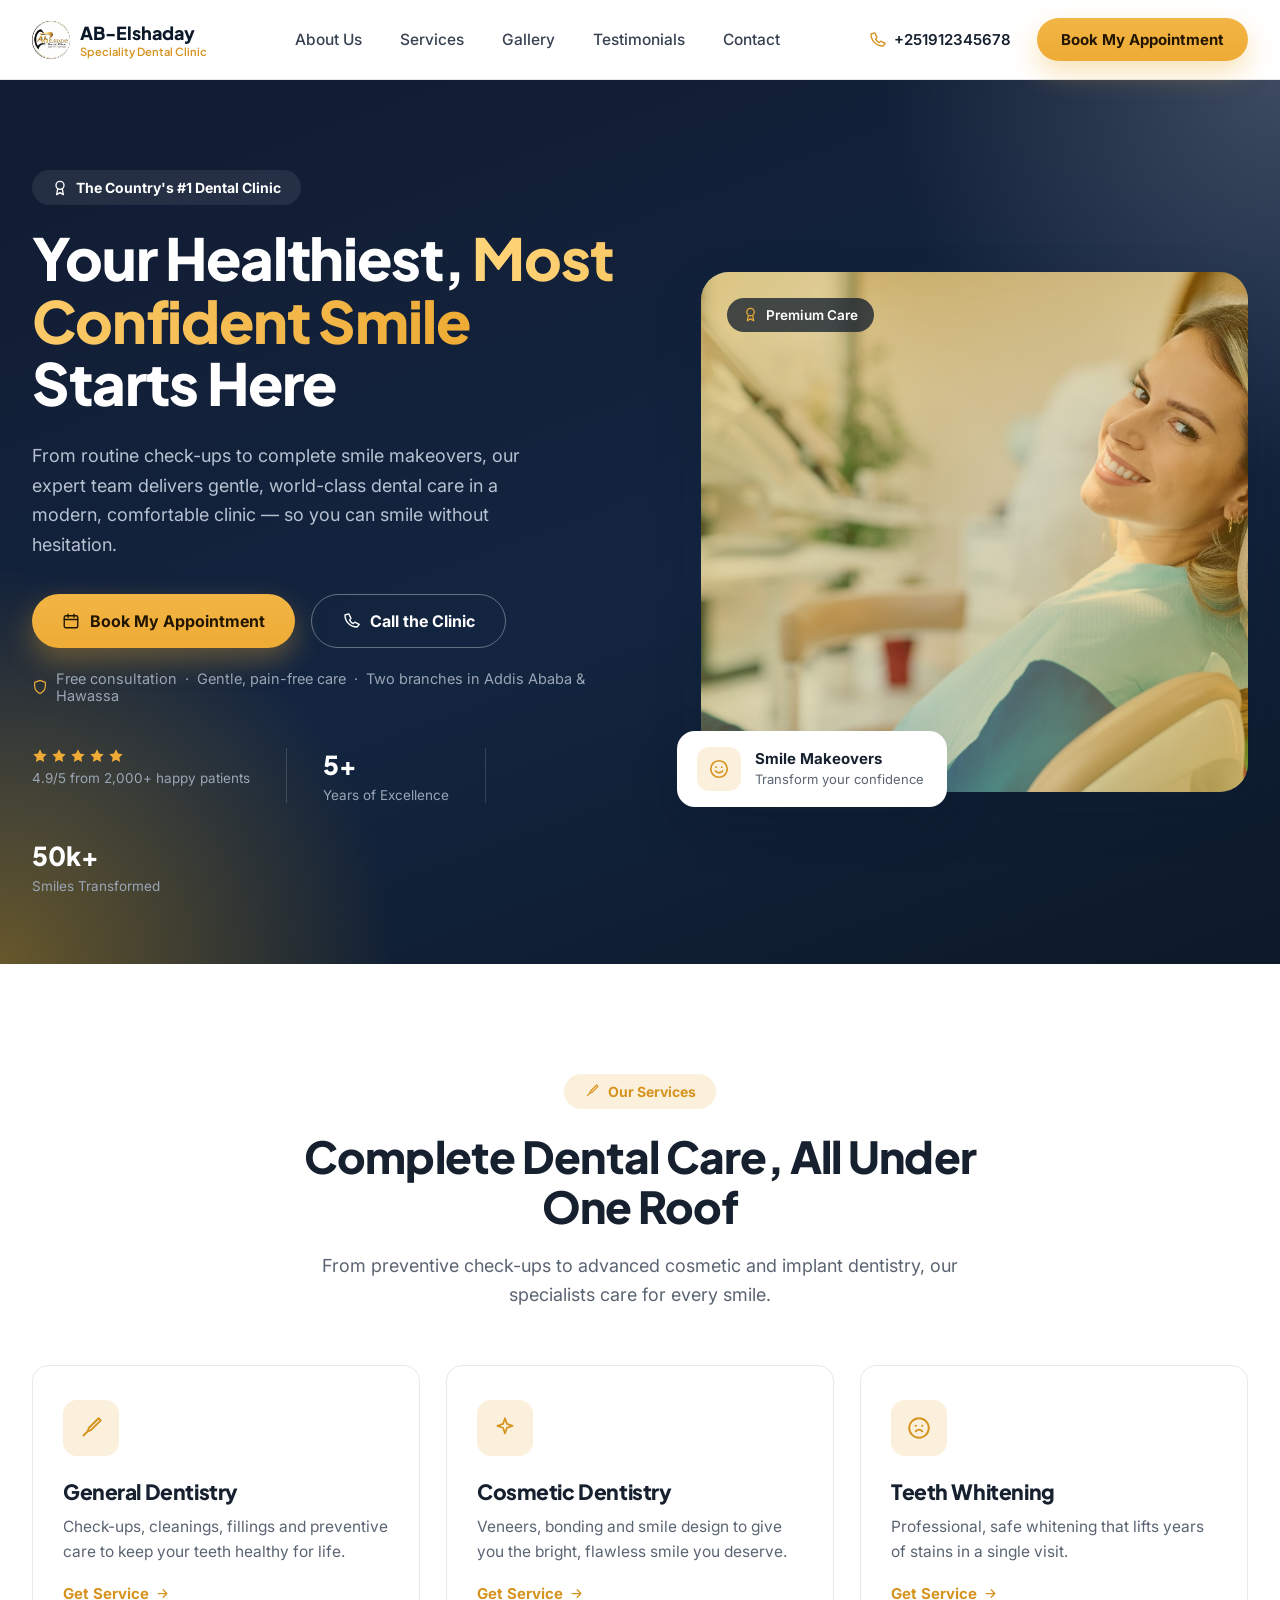
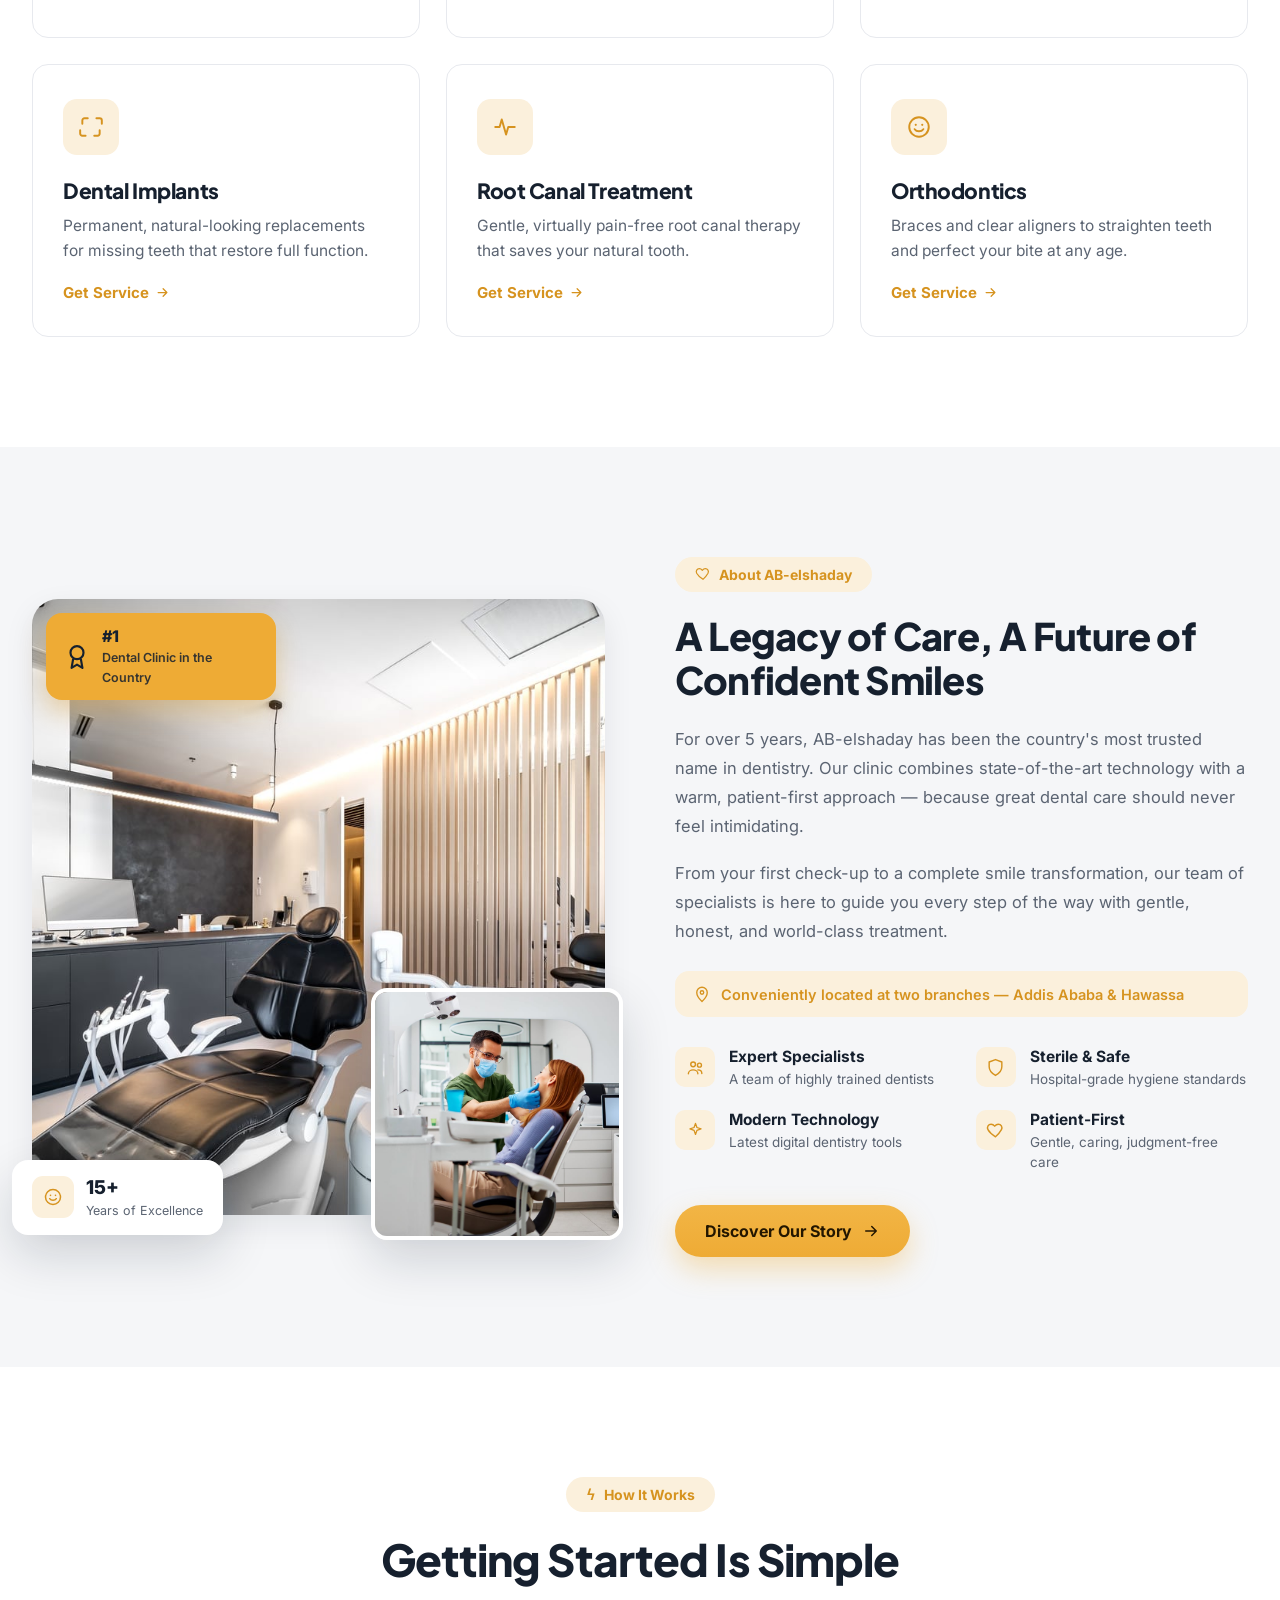
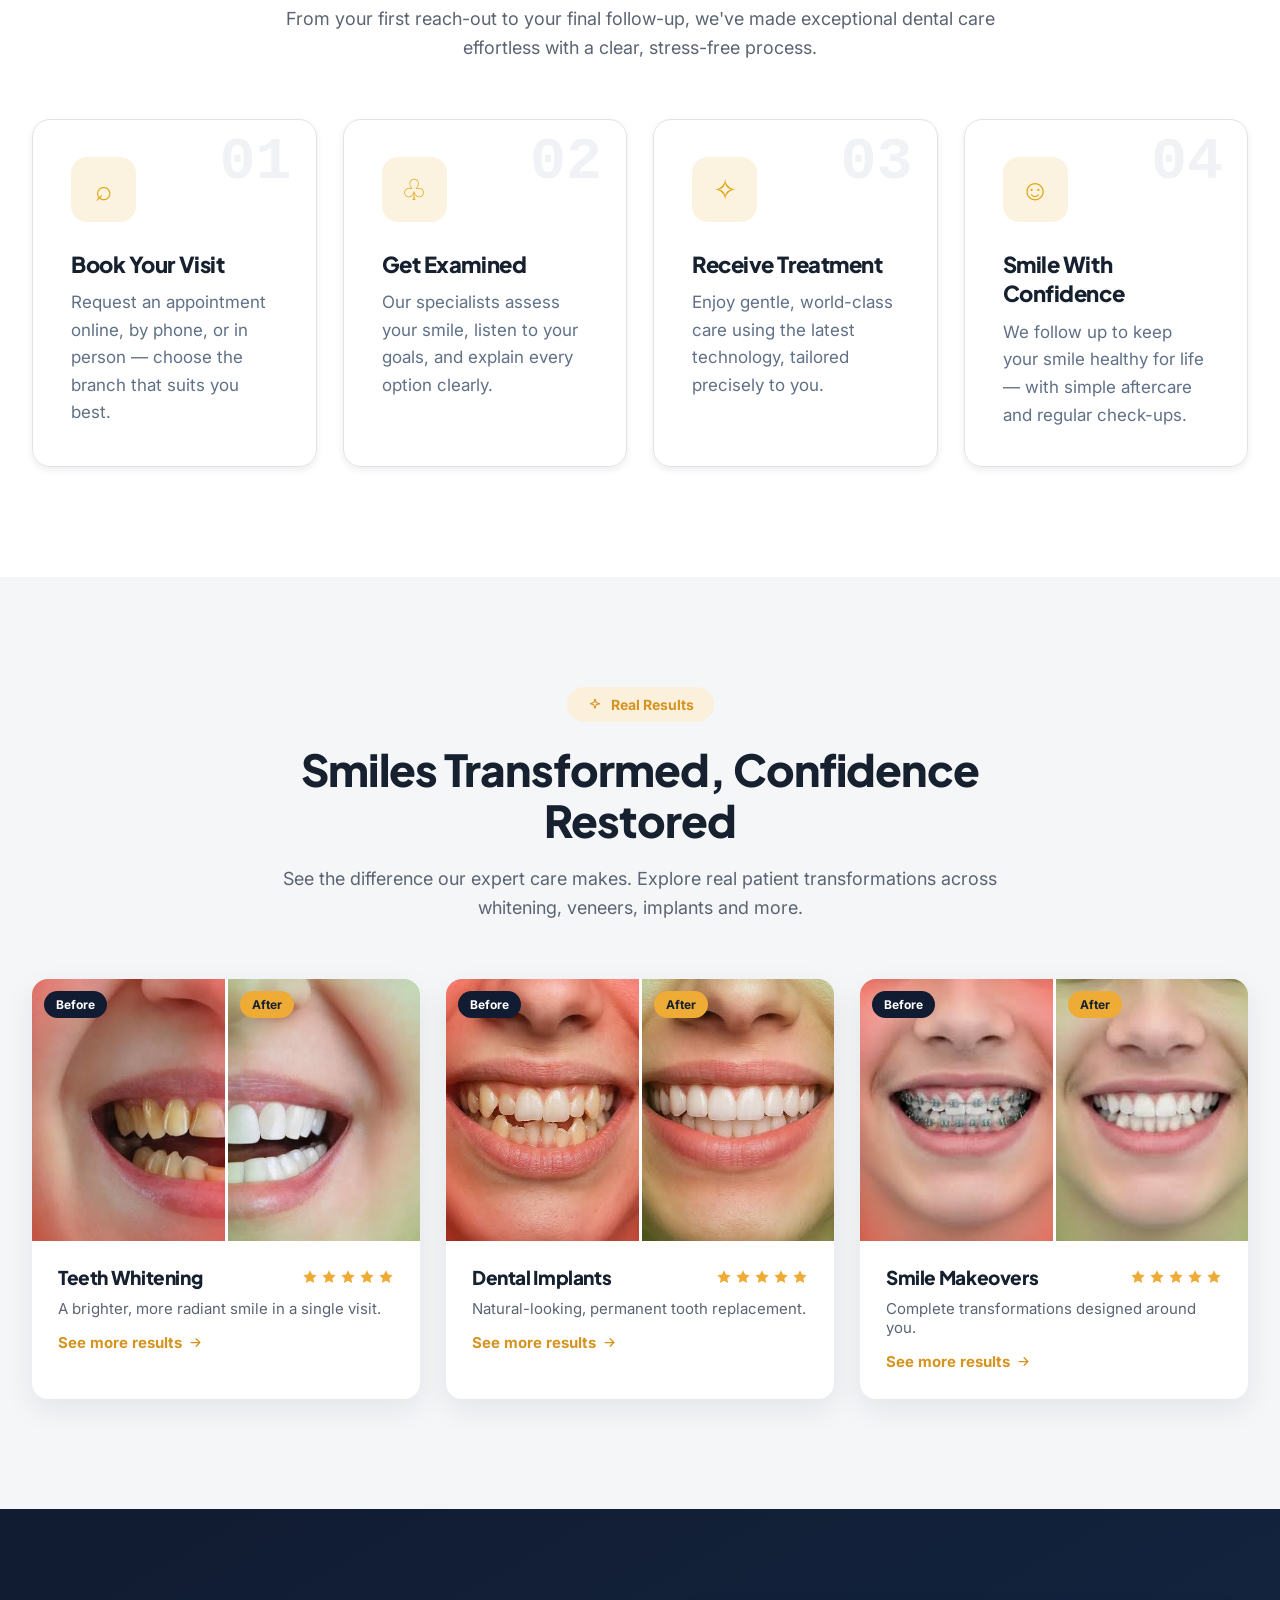
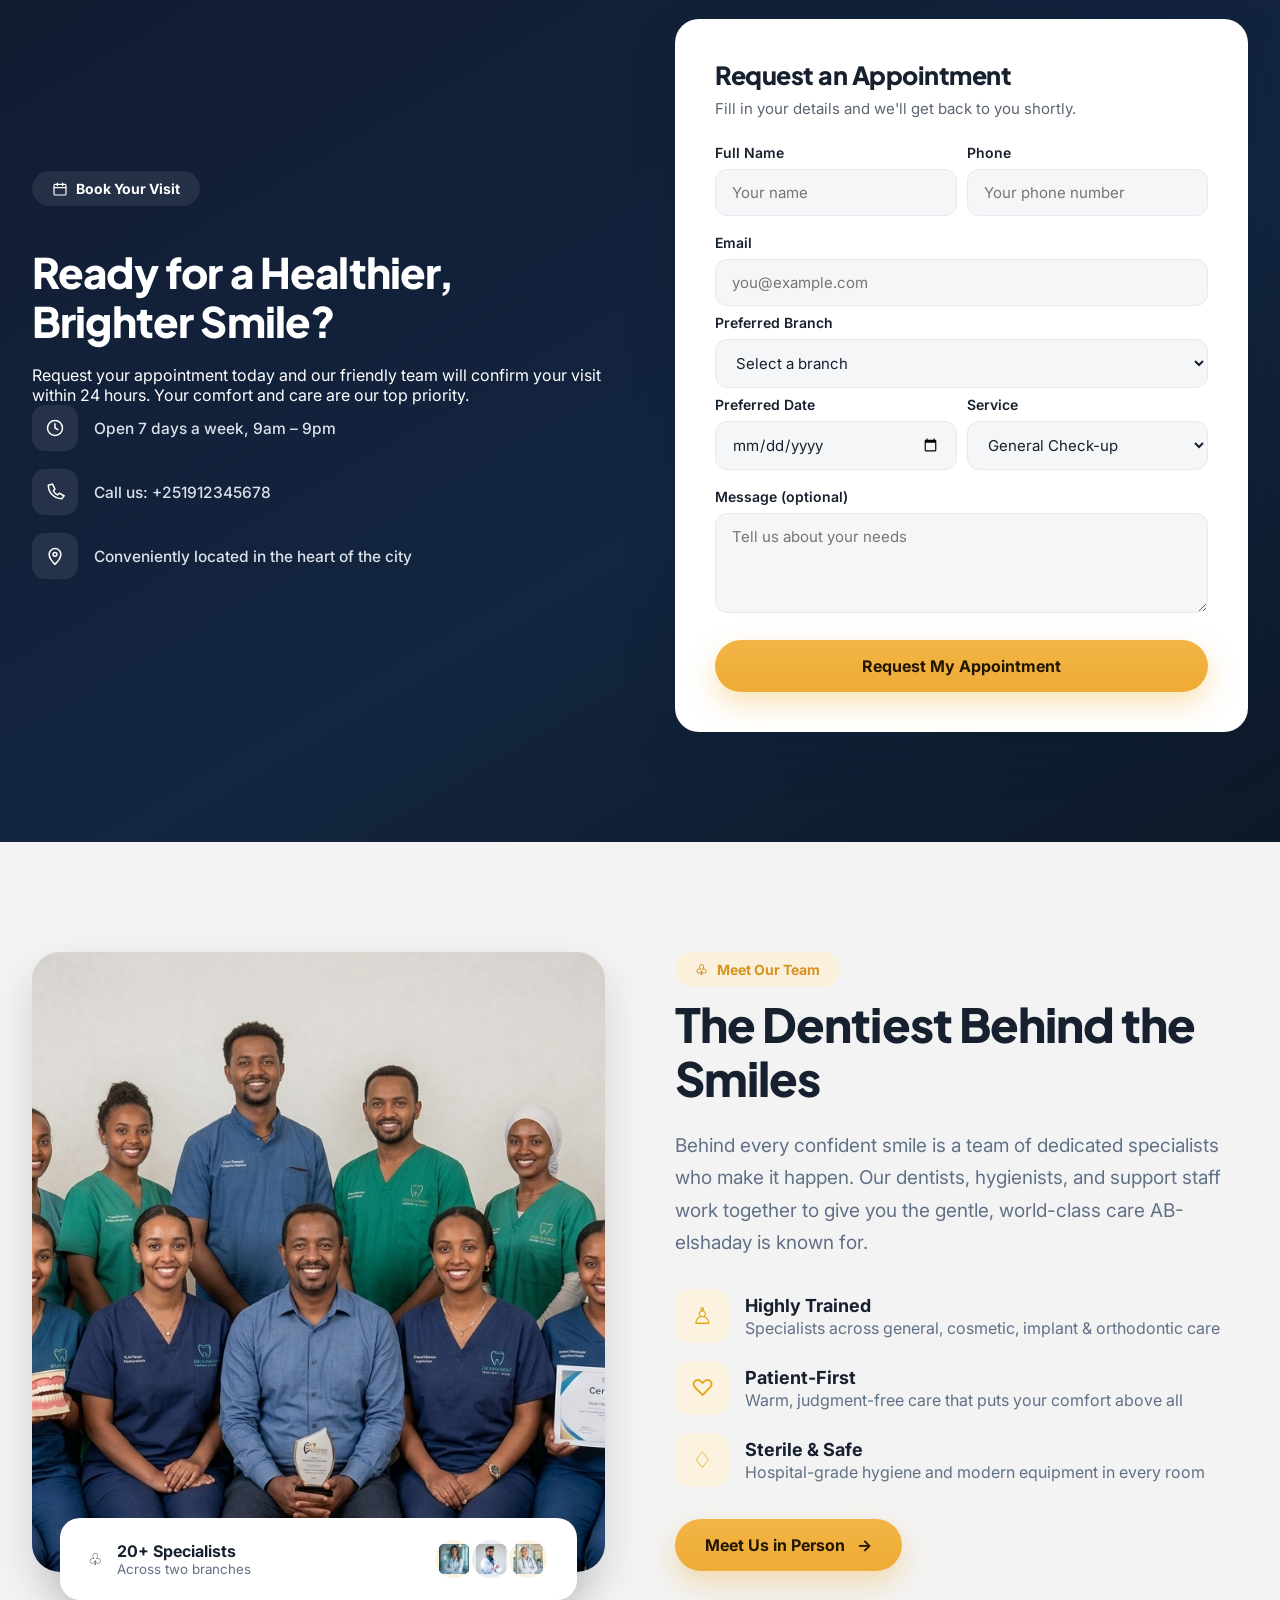
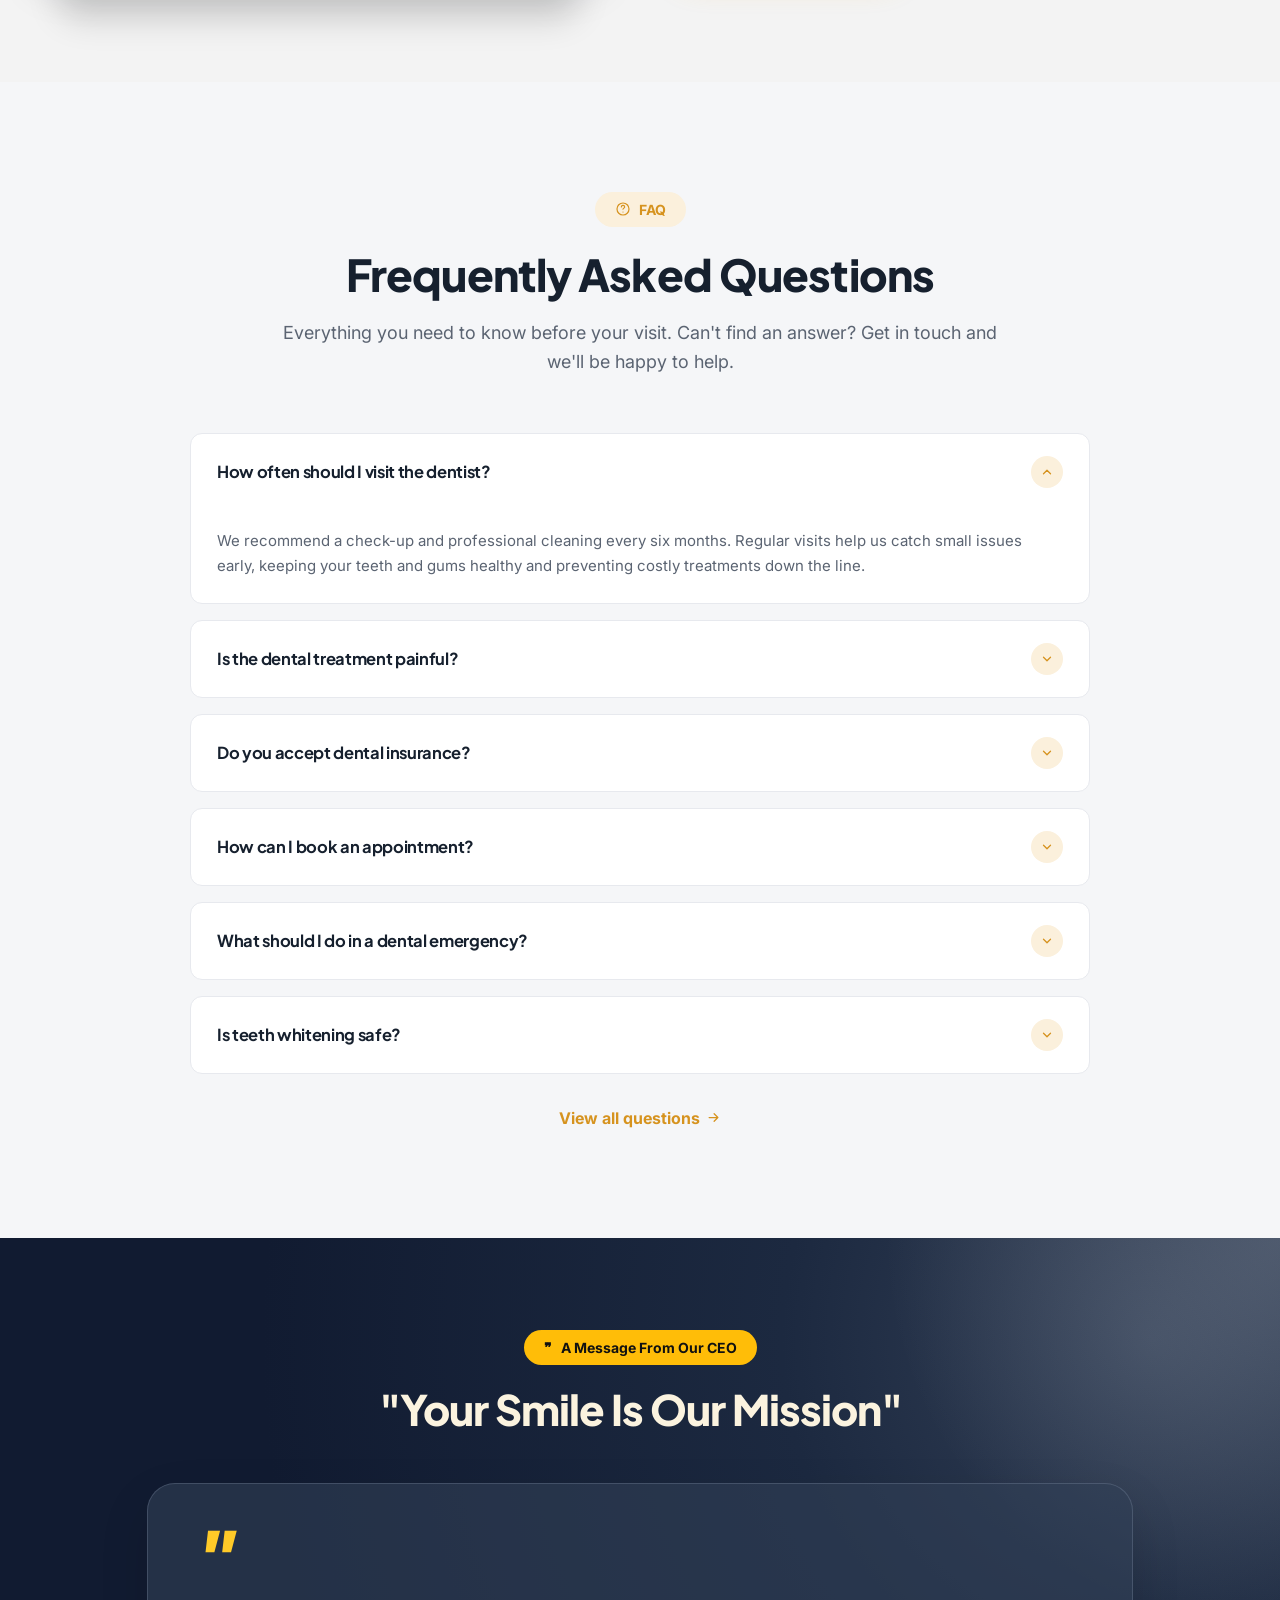
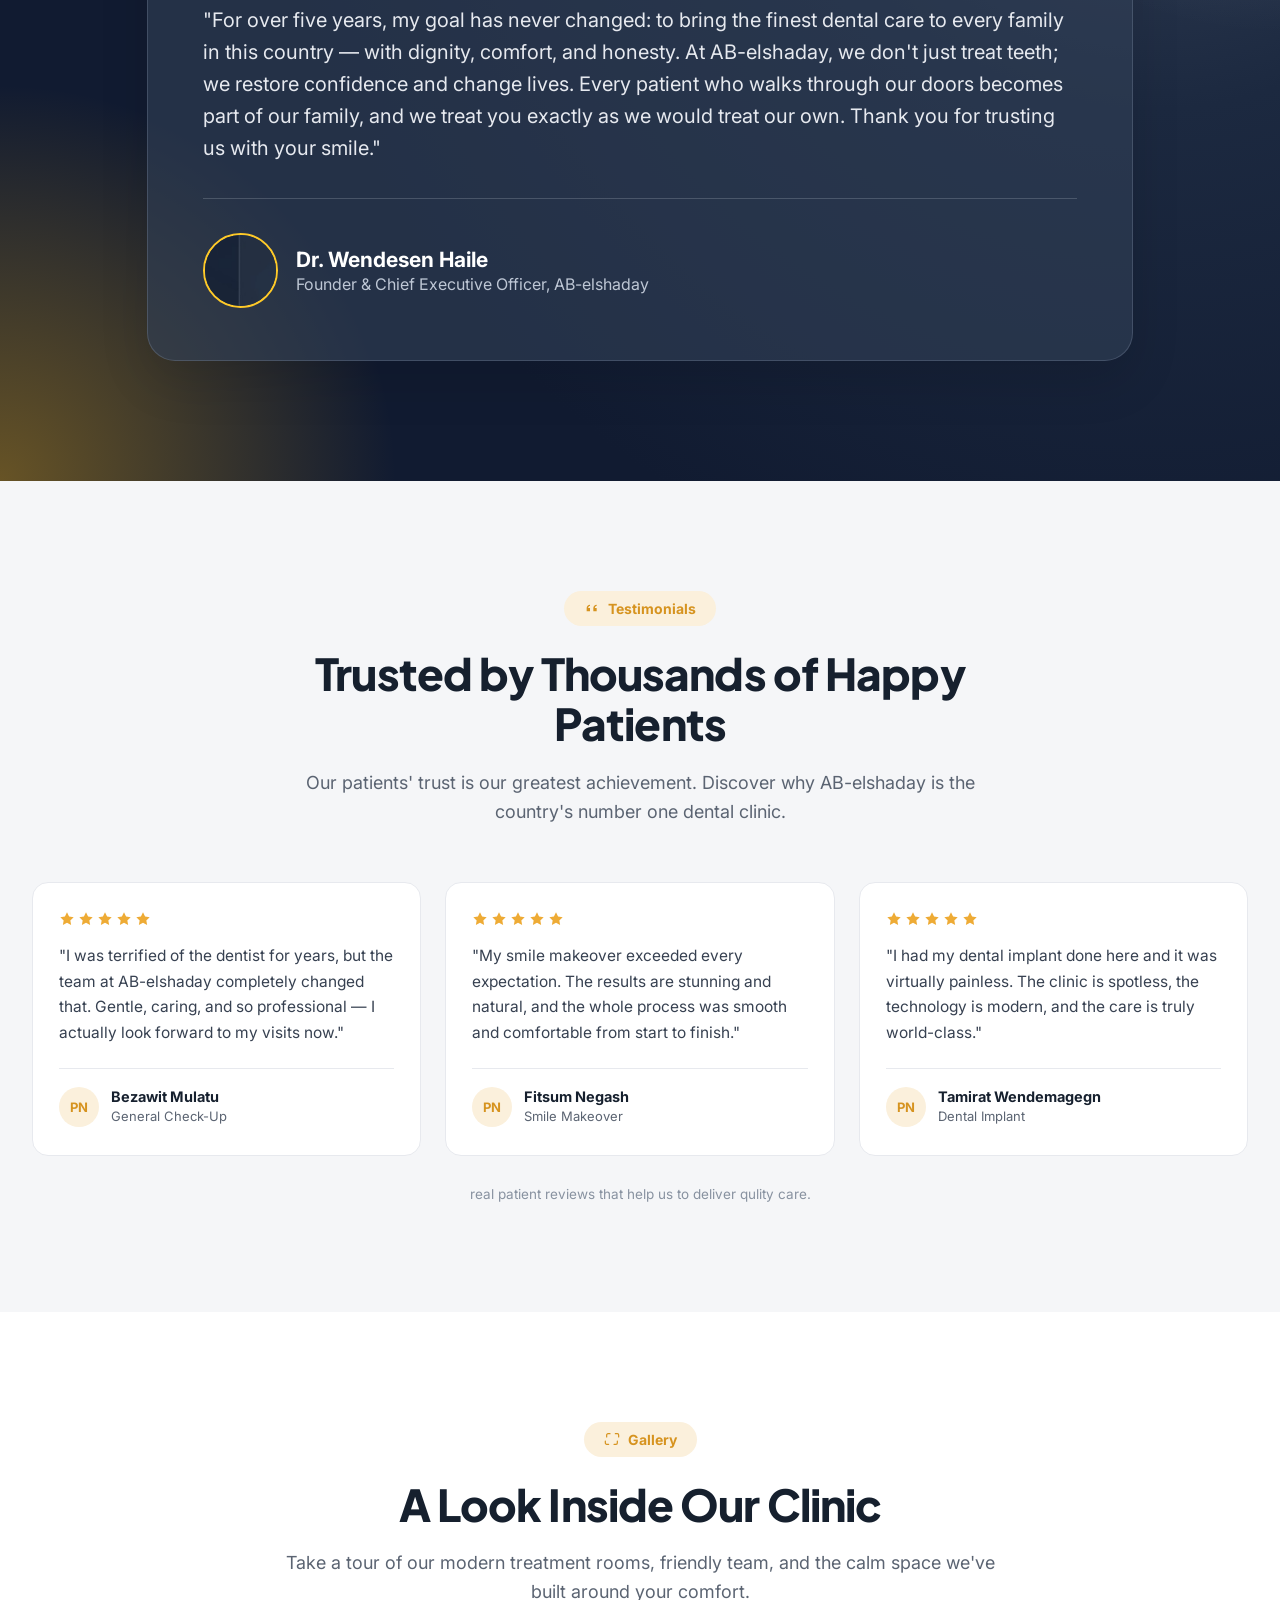
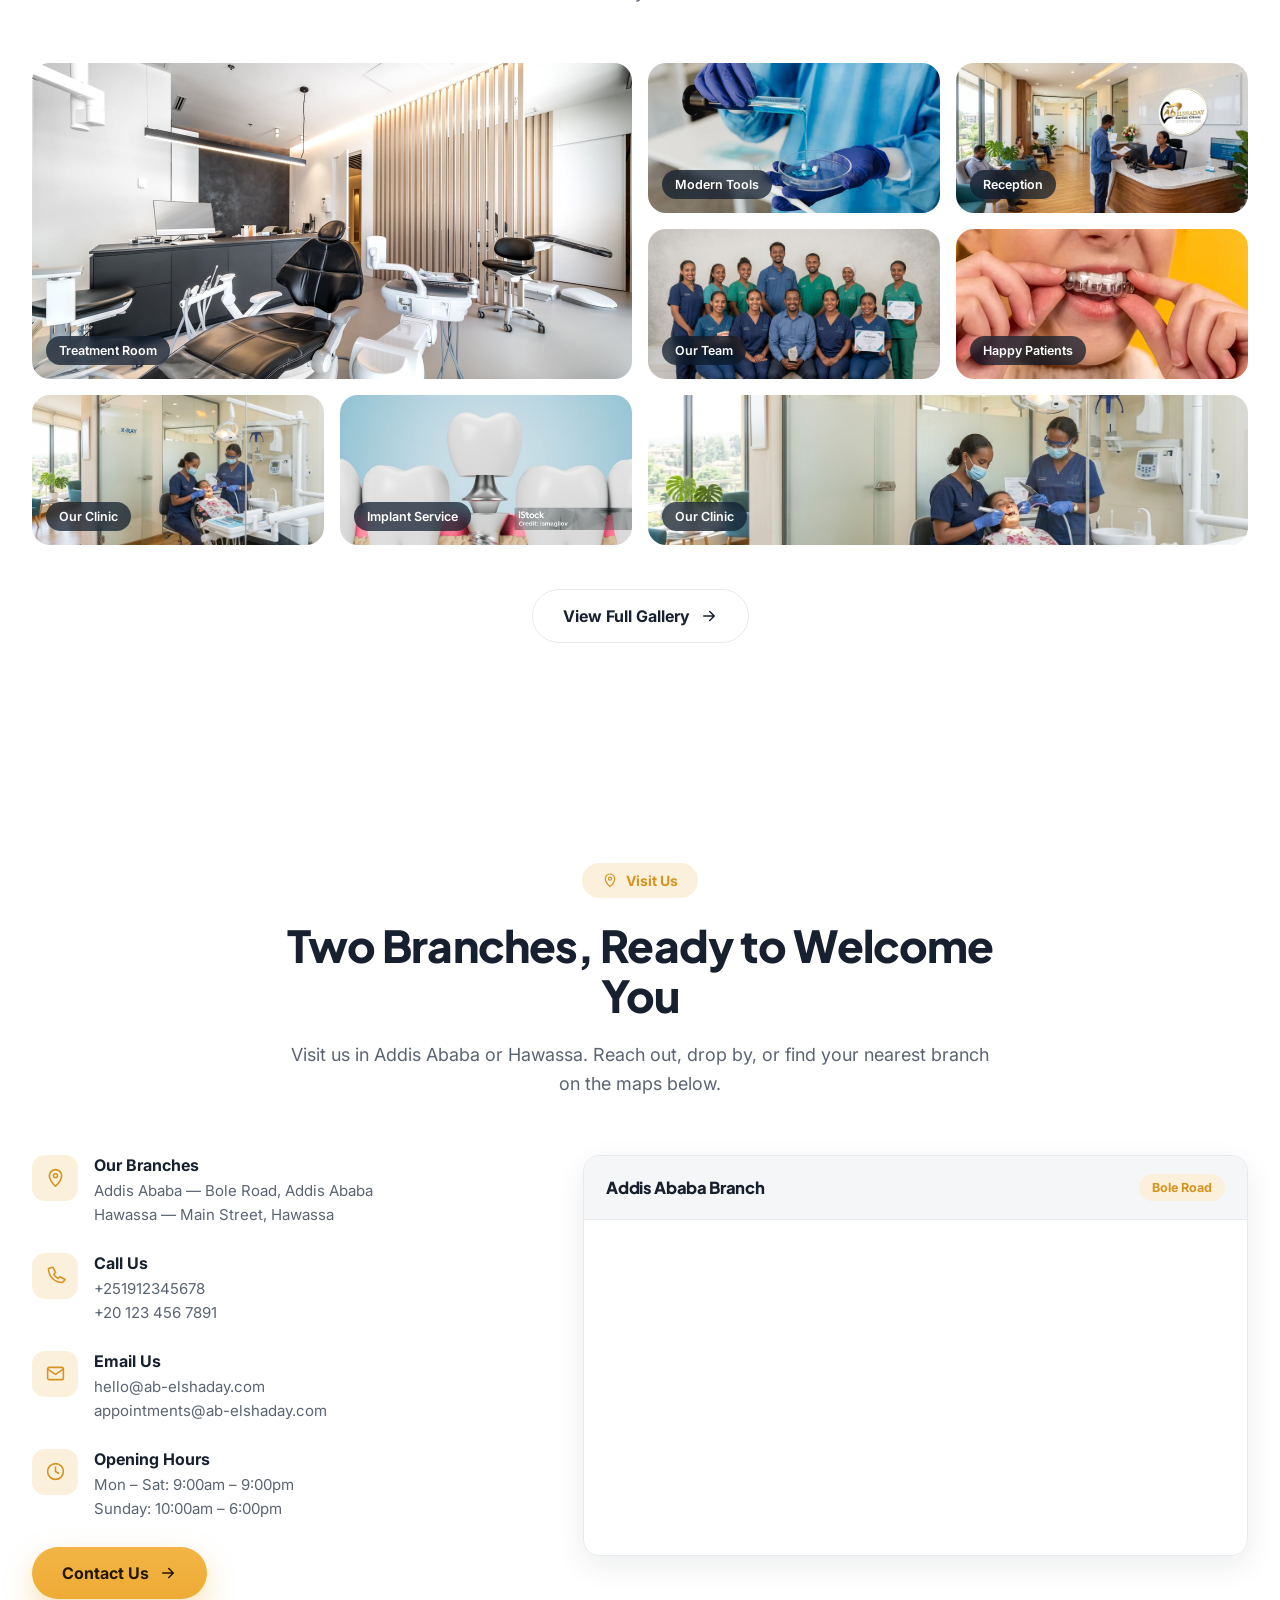
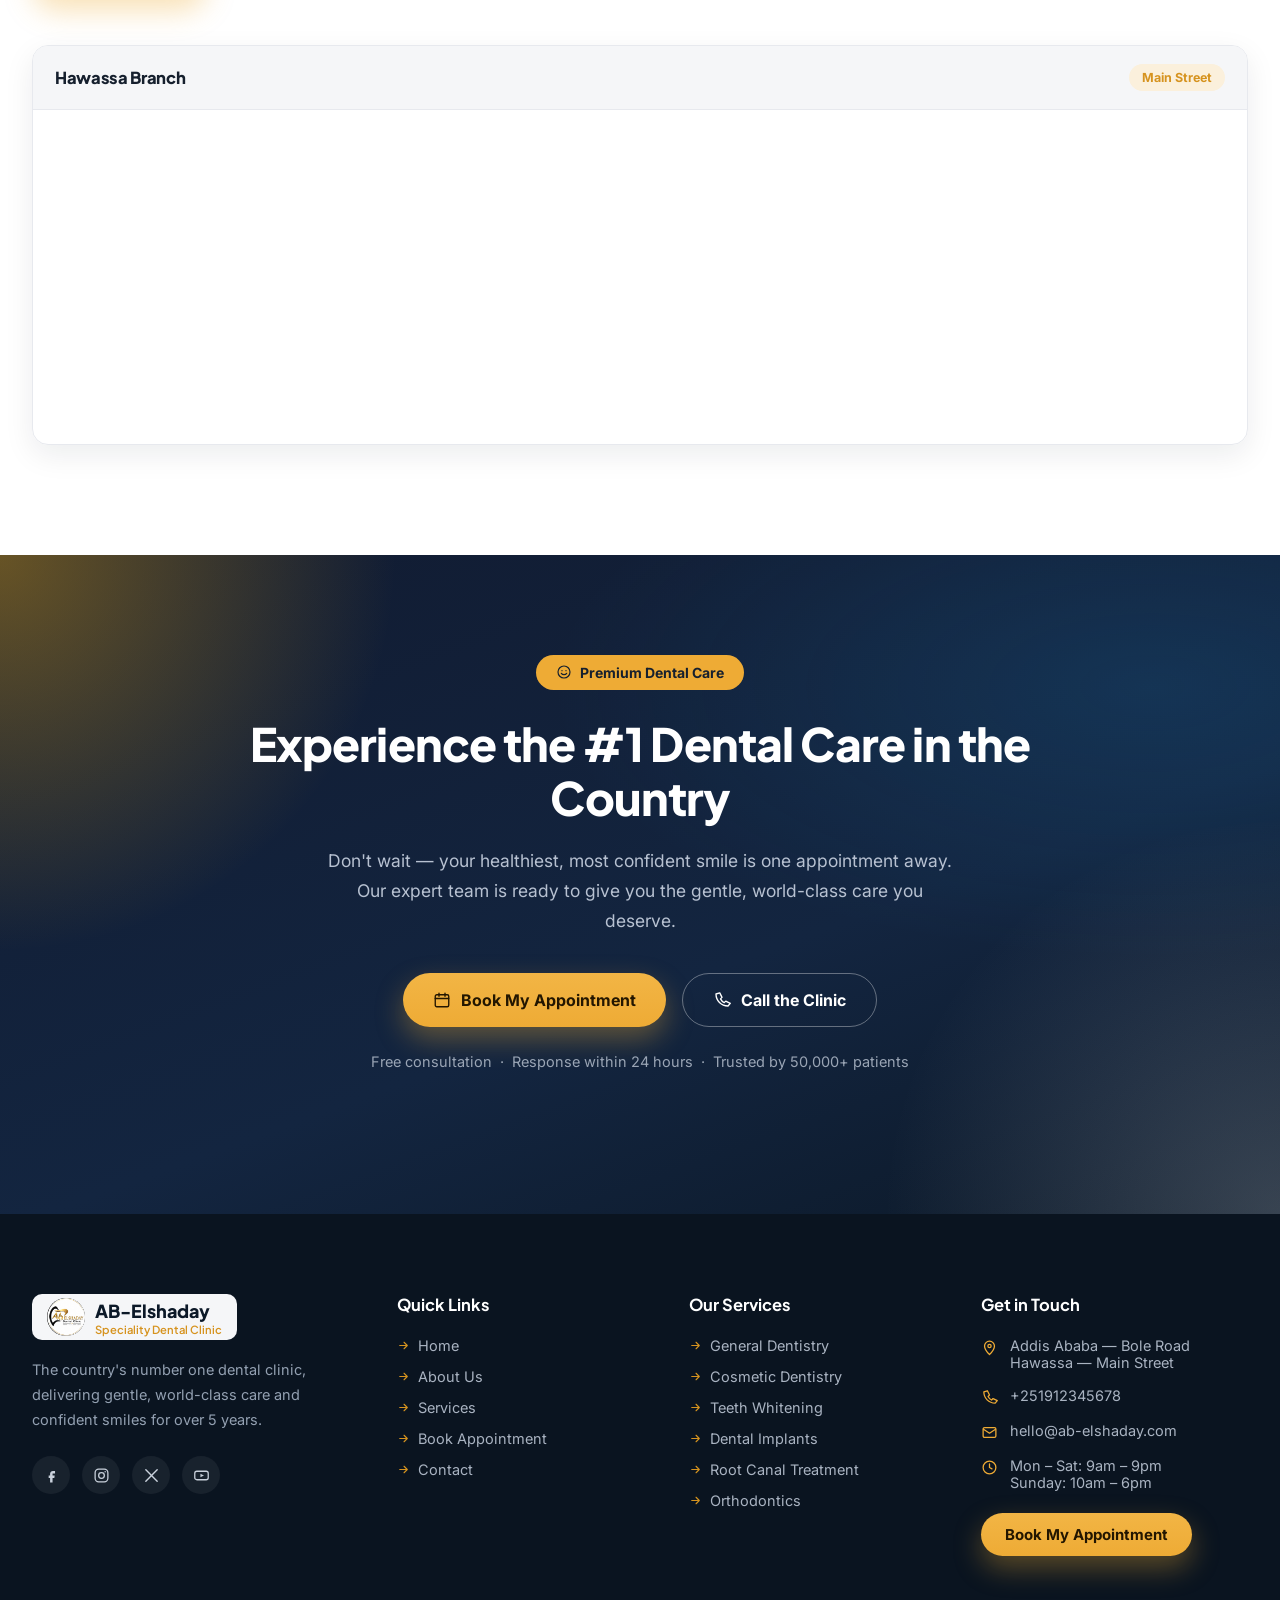
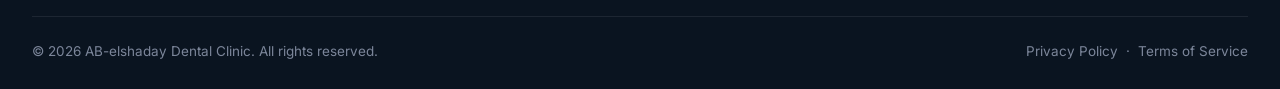
==== commit 52c5a388: "Add files via upload" ====
--- a/index.html
+++ b/index.html
@@ -3,1644 +3,14 @@
   <head>
     <meta charset="UTF-8" />
     <meta name="viewport" content="width=device-width, initial-scale=1.0" />
-    <title>[Your Company] Dental Clinic</title>
+    <title>AB-elshaday Dental Clinic</title>
     <link rel="preconnect" href="https://fonts.googleapis.com" />
     <link rel="preconnect" href="https://fonts.gstatic.com" crossorigin />
     <link
       href="https://fonts.googleapis.com/css2?family=Plus+Jakarta+Sans:wght@400;500;600;700;800&family=Inter:wght@400;500;600&display=swap"
       rel="stylesheet"
     />
-    <link rel="stylesheet" href="./style.css">
-    <style>
-      :root {
-        --navy: #111b31;
-        --navy-2: #132540;
-        --navy-3: #0a1420;
-        --gold: #eeab35;
-        --gold-dark: #d6931f;
-        --blue: #1c7fbe;
-        --teal: #22c1d6;
-        --cream: #fbf0dc;
-        --cream-2: #faf4e9;
-        --ink: #16202e;
-        --gray: #5b6472;
-        --gray-light: #8892a0;
-        --line: #e7e9ee;
-        --bg-soft: #f5f6f8;
-        --white: #ffffff;
-        --radius-lg: 24px;
-        --radius-md: 16px;
-        --radius-sm: 12px;
-        --shadow: 0 10px 30px rgba(14, 27, 44, 0.08);
-        --shadow-lg: 0 20px 50px rgba(14, 27, 44, 0.16);
-      }
-      * {
-        box-sizing: border-box;
-        margin: 0;
-        padding: 0;
-      }
-      html {
-        scroll-behavior: smooth;
-      }
-      body {
-        font-family: "Inter", sans-serif;
-        color: var(--ink);
-        background: var(--white);
-        -webkit-font-smoothing: antialiased;
-      }
-      h1,
-      h2,
-      h3,
-      h4,
-      .display {
-        font-family: "Plus Jakarta Sans", sans-serif;
-        font-weight: 800;
-        color: var(--ink);
-        letter-spacing: -0.02em;
-      }
-      img {
-        max-width: 100%;
-        display: block;
-      }
-      a {
-        text-decoration: none;
-        color: inherit;
-      }
-      ul {
-        list-style: none;
-      }
-      button {
-        font-family: inherit;
-        cursor: pointer;
-        border: none;
-        background: none;
-      }
-      .container {
-        width: 90%;
-        max-width: 1440px;
-        margin: 0 auto;
-      }
-      section {
-        position: relative;
-      }
-      .eyebrow {
-        display: inline-flex;
-        align-items: center;
-        gap: 8px;
-        background: var(--cream);
-        color: var(--gold-dark);
-        font-weight: 700;
-        font-size: 14px;
-        padding: 9px 20px;
-        border-radius: 999px;
-        margin-bottom: 22px;
-      }
-      .eyebrow.dark {
-        background: rgba(255, 255, 255, 0.08);
-        color: #fff;
-      }
-      .eyebrow svg {
-        width: 16px;
-        height: 16px;
-        flex-shrink: 0;
-      }
-      .section-head {
-        text-align: center;
-        max-width: 720px;
-        margin: 0 auto 56px;
-      }
-      .section-head h2 {
-        font-size: 44px;
-        line-height: 1.15;
-        margin-bottom: 20px;
-      }
-      .section-head p {
-        color: var(--gray);
-        font-size: 18px;
-        line-height: 1.6;
-      }
-      .btn {
-        display: inline-flex;
-        align-items: center;
-        justify-content: center;
-        gap: 10px;
-        font-weight: 700;
-        font-size: 16px;
-        padding: 16px 30px;
-        border-radius: 999px;
-        transition:
-          transform 0.2s ease,
-          box-shadow 0.2s ease,
-          background 0.2s ease;
-        white-space: nowrap;
-      }
-      .btn svg {
-        width: 18px;
-        height: 18px;
-        flex-shrink: 0;
-      }
-      .btn-gold {
-        background: linear-gradient(180deg, #f2b545, var(--gold));
-        color: #231600;
-        box-shadow: 0 12px 28px rgba(238, 171, 53, 0.35);
-      }
-      .btn-gold:hover {
-        transform: translateY(-2px);
-        box-shadow: 0 16px 34px rgba(238, 171, 53, 0.45);
-      }
-      .btn-outline-dark {
-        background: transparent;
-        border: 1.5px solid rgba(255, 255, 255, 0.35);
-        color: #fff;
-      }
-      .btn-outline-dark:hover {
-        background: rgba(255, 255, 255, 0.08);
-      }
-      .btn-block {
-        width: 100%;
-      }
-      .shadow{
-        position: absolute;
-        width: 400px;
-        height: 400px;
-      }
-
-      .gold-shadow{
-        background: radial-gradient(circle at 0% 100%,#e2a41569,transparent 70%);
-         bottom: 0;
-        left: 0;
-      }
-      .light-shadow{
-        background: radial-gradient(circle at 100% 0%,#dbe1ea36,transparent 70%);
-        top: 0;
-        right: 0;
-      }
-
-      .final-goldshadow{
-        background: radial-gradient(circle at 0% 0%,#e2a41569,transparent 70%);
-        bottom: unset;
-        top: 0;
-      }
-      .final-lightshadow{
-        background: radial-gradient(circle at 100% 100%,#dbe1ea36,transparent 70%);
-        top: unset;
-        bottom: 0;
-      }
-      
-      /* HEADER */
-      header {
-        position: sticky;
-        top: 0;
-        z-index: 100;
-        background: rgba(255, 255, 255, 0.92);
-        backdrop-filter: blur(10px);
-        border-bottom: 1px solid var(--line);
-      }
-      .nav-wrap {
-        display: flex;
-        align-items: center;
-        justify-content: space-between;
-        padding: 18px 32px;
-        max-width: 1440px;
-        margin: 0 auto;
-      }
-     
-      nav.links {
-        display: flex;
-        gap: 38px;
-      }
-      nav.links a {
-        font-weight: 500;
-        font-size: 15.5px;
-        color: #374151;
-        transition: color 0.2s;
-      }
-      nav.links a:hover {
-        color: var(--blue);
-      }
-      .nav-right {
-        display: flex;
-        align-items: center;
-        gap: 26px;
-      }
-      .nav-phone {
-        display: flex;
-        align-items: center;
-        gap: 8px;
-        font-weight: 600;
-        font-size: 15px;
-        color: var(--ink);
-      }
-      .nav-phone svg {
-        width: 18px;
-        height: 18px;
-        color: var(--gold-dark);
-      }
-      .btn-sm {
-        padding: 12px 24px;
-        font-size: 15px;
-      }
-      .burger {
-        display: none;
-        background: none;
-        border: none;
-      }
-
-      /* HERO */
-      .hero {
-        background:
-          
-          linear-gradient(
-            160deg,
-            var(--navy) 0%,
-            var(--navy-2) 55%,
-            #0c1928 100%
-          );
-        color: #fff;
-        padding: 90px 0 70px;
-        overflow: hidden;
-      }
-      .hero-grid {
-        display: grid;
-        grid-template-columns: 1.05fr 0.95fr;
-        gap: 64px;
-        align-items: center;
-      }
-      .hero h1 {
-        font-weight: 800;
-        font-size: 58px;
-        line-height: 1.08;
-        margin-bottom: 26px;
-        color: #fff;
-      }
-      .hero h1 .gold-text {
-        background: linear-gradient(90deg, #ffd479, var(--gold));
-        -webkit-background-clip: text;
-        background-clip: text;
-        color: transparent;
-      }
-      .hero p.lead {
-        font-size: 18px;
-        line-height: 1.65;
-        color: #b7c1d1;
-        max-width: 520px;
-        margin-bottom: 34px;
-      }
-      .hero-actions {
-        display: flex;
-        gap: 16px;
-        flex-wrap: wrap;
-        margin-bottom: 22px;
-      }
-      .hero-trust {
-        display: flex;
-        align-items: center;
-        gap: 8px;
-        color: #9aa5b5;
-        font-size: 14.5px;
-        margin-bottom: 44px;
-      }
-      .hero-trust svg {
-        width: 16px;
-        height: 16px;
-        color: var(--gold);
-        flex-shrink: 0;
-      }
-      .hero-stats {
-        display: flex;
-        gap: 36px;
-        flex-wrap: wrap;
-      }
-      .hero-stats .stat-block {
-        display: flex;
-        flex-direction: column;
-        gap: 6px;
-      }
-      .stars {
-        display: flex;
-        gap: 3px;
-        color: var(--gold);
-      }
-      .stars svg {
-        width: 16px;
-        height: 16px;
-      }
-      .hero-stats small {
-        color: #9aa5b5;
-        font-size: 13.5px;
-      }
-      .hero-stats .num {
-        font-size: 26px;
-        font-weight: 800;
-        font-family: "Plus Jakarta Sans", sans-serif;
-      }
-      .stat-divider {
-        width: 1px;
-        background: rgba(255, 255, 255, 0.15);
-      }
-
-      .hero-media {
-        position: relative;
-      }
-      .hero-media .frame {
-        position: relative;
-        border-radius: 28px;
-        overflow: hidden;
-        box-shadow: var(--shadow-lg);
-        aspect-ratio: 4/4.6;
-        width: 100%;
-        max-height: 520px;
-      }
-      .hero-media .frame::after{
-        content: "";
-        position: absolute;
-        inset: 0;
-        background: radial-gradient(circle at 100% 100%, #e2a4158a, #e2a41541,#e2a41588);
-      }
-      .hero-media img {
-        width: 100%;
-        height: 100%;
-        object-fit: cover;
-      }
-      .float-card {
-        position: absolute;
-        left: -24px;
-        bottom: -15px;
-        background: #fff;
-        color: var(--ink);
-        border-radius: 18px;
-        padding: 16px 20px;
-        display: flex;
-        align-items: center;
-        gap: 14px;
-        box-shadow: var(--shadow-lg);
-        max-width: 270px;
-      }
-      .float-card .icon-badge {
-        width: 44px;
-        height: 44px;
-        border-radius: 12px;
-        background: var(--cream);
-        display: flex;
-        align-items: center;
-        justify-content: center;
-        color: var(--gold-dark);
-        flex-shrink: 0;
-      }
-      .float-card .icon-badge svg {
-        width: 22px;
-        height: 22px;
-      }
-      .float-card strong {
-        display: block;
-        font-size: 15px;
-        font-weight: 700;
-      }
-      .float-card span {
-        font-size: 13px;
-        color: var(--gray);
-      }
-      .badge-pill {
-        position: absolute;
-        top: 26px;
-        left: 26px;
-        background: rgba(14, 27, 44, 0.75);
-        backdrop-filter: blur(6px);
-        color: #fff;
-        font-weight: 600;
-        font-size: 13.5px;
-        padding: 9px 16px;
-        border-radius: 999px;
-        display: flex;
-        align-items: center;
-        gap: 8px;
-      }
-      .badge-pill svg {
-        width: 15px;
-        height: 15px;
-        color: var(--gold);
-      }
-
-      /* SERVICES */
-      .services {
-        padding: 110px 0;
-        background: #fff;
-      }
-      .services-grid {
-        display: grid;
-        grid-template-columns: repeat(3, 1fr);
-        gap: 26px;
-      }
-      .service-card {
-        border: 1px solid var(--line);
-        border-radius: var(--radius-md);
-        padding: 34px 30px;
-        transition:
-          box-shadow 0.25s,
-          transform 0.25s,
-          border-color 0.25s;
-      }
-      .service-card:hover {
-        box-shadow: var(--shadow);
-        transform: translateY(-4px);
-        border-color: transparent;
-      }
-      .service-icon {
-        width: 56px;
-        height: 56px;
-        border-radius: 14px;
-        background: var(--cream);
-        display: flex;
-        align-items: center;
-        justify-content: center;
-        color: var(--gold-dark);
-        margin-bottom: 22px;
-      }
-      .service-icon svg {
-        width: 26px;
-        height: 26px;
-      }
-      .service-card h3 {
-        font-size: 21px;
-        margin-bottom: 10px;
-      }
-      .service-card p {
-        color: var(--gray);
-        font-size: 15.5px;
-        line-height: 1.6;
-        margin-bottom: 18px;
-      }
-      .link-arrow {
-        display: inline-flex;
-        align-items: center;
-        gap: 6px;
-        color: var(--gold-dark);
-        font-weight: 700;
-        font-size: 15px;
-        transition: gap 0.2s;
-      }
-      .link-arrow svg {
-        width: 15px;
-        height: 15px;
-        transition: transform 0.2s;
-      }
-      .link-arrow:hover svg {
-        transform: translateX(3px);
-      }
-
-      /* ABOUT */
-      .about {
-        padding: 110px 0;
-        background: var(--bg-soft);
-      }
-      .about-grid {
-        display: grid;
-        grid-template-columns: 1fr 1fr;
-        gap: 70px;
-        align-items: center;
-      }
-      .about-media {
-        position: relative;
-      }
-      .about-media .main-img {
-        border-radius: 26px;
-        overflow: hidden;
-        aspect-ratio: 4/4.3;
-        box-shadow: var(--shadow);
-      }
-      .about-media .main-img img {
-        width: 100%;
-        height: 100%;
-        object-fit: cover;
-      }
-      .rank-badge {
-        position: absolute;
-        top: 24px;
-        left: 24px;
-        background: var(--gold);
-        color: var(--ink);
-        border-radius: 16px;
-        padding: 14px 18px;
-        display: flex;
-        align-items: center;
-        gap: 12px;
-        box-shadow: 0 12px 24px rgba(214, 147, 31, 0.35);
-        max-width: 230px;
-      }
-      .rank-badge svg {
-        width: 26px;
-        height: 26px;
-        flex-shrink: 0;
-      }
-      .rank-badge strong {
-        display: block;
-        font-size: 16px;
-        font-weight: 800;
-        line-height: 1.2;
-      }
-      .rank-badge span {
-        font-size: 12.5px;
-        font-weight: 600;
-        opacity: 0.85;
-      }
-      .years-card {
-        position: absolute;
-        left: -20px;
-        bottom: -20px;
-        background: #fff;
-        border-radius: 16px;
-        padding: 16px 20px;
-        display: flex;
-        align-items: center;
-        gap: 12px;
-        box-shadow: var(--shadow-lg);
-      }
-      .years-card .icon-badge {
-        width: 42px;
-        height: 42px;
-        border-radius: 11px;
-        background: var(--cream);
-        display: flex;
-        align-items: center;
-        justify-content: center;
-        color: var(--gold-dark);
-      }
-      .years-card .icon-badge svg {
-        width: 20px;
-        height: 20px;
-      }
-      .years-card strong {
-        display: block;
-        font-size: 19px;
-        font-weight: 800;
-      }
-      .years-card span {
-        font-size: 12.5px;
-        color: var(--gray);
-      }
-      .inset-img {
-        position: absolute;
-        right: -18px;
-        bottom: -25px;
-        width: 44%;
-        border-radius: 16px;
-        overflow: hidden;
-        border: 4px solid #fff;
-        box-shadow: var(--shadow-lg);
-        aspect-ratio: 1/1;
-      }
-      .inset-img img {
-        width: 100%;
-        height: 100%;
-        object-fit: cover;
-      }
-      .about-content h2 {
-        font-size: 38px;
-        line-height: 1.18;
-        margin-bottom: 22px;
-      }
-      .about-content p {
-        color: var(--gray);
-        font-size: 16.5px;
-        line-height: 1.75;
-        margin-bottom: 18px;
-      }
-      .location-strip {
-        display: flex;
-        align-items: center;
-        gap: 10px;
-        background: var(--cream);
-        color: var(--gold-dark);
-        font-weight: 600;
-        font-size: 14.5px;
-        padding: 14px 18px;
-        border-radius: 14px;
-        margin: 26px 0 30px;
-      }
-      .location-strip svg {
-        width: 18px;
-        height: 18px;
-        flex-shrink: 0;
-      }
-      .feature-grid {
-        display: grid;
-        grid-template-columns: 1fr 1fr;
-        gap: 22px 28px;
-        margin-bottom: 34px;
-      }
-      .feature-item {
-        display: flex;
-        gap: 14px;
-        align-items: flex-start;
-      }
-      .feature-item .icon-badge {
-        width: 40px;
-        height: 40px;
-        border-radius: 10px;
-        background: var(--cream);
-        display: flex;
-        align-items: center;
-        justify-content: center;
-        color: var(--gold-dark);
-        flex-shrink: 0;
-      }
-      .feature-item .icon-badge svg {
-        width: 19px;
-        height: 19px;
-      }
-      .feature-item strong {
-        display: block;
-        font-size: 15.5px;
-        font-weight: 700;
-        margin-bottom: 2px;
-      }
-      .feature-item span {
-        font-size: 13.5px;
-        color: var(--gray);
-      }
-
-      /* GALLERY (custom addition, matching theme) */
-      .gallery {
-        padding: 110px 0;
-        background: #fff;
-      }
-      .gallery-grid {
-        display: grid;
-        grid-template-columns: repeat(4, 1fr);
-        grid-auto-rows: 150px;
-        gap: 16px;
-      }
-      .gallery-item {
-        position: relative;
-        border-radius: 18px;
-        overflow: hidden;
-        grid-column: span 1;
-        grid-row: span 1;
-      }
-      .gallery-item.big {
-        grid-column: span 2;
-        grid-row: span 2;
-      }
-      .gallery-item img {
-        width: 100%;
-        height: 100%;
-        object-fit: cover;
-        transition: transform 0.5s ease;
-      }
-      .gallery-item:hover img {
-        transform: scale(1.08);
-      }
-      .gallery-item .tag {
-        position: absolute;
-        left: 14px;
-        bottom: 14px;
-        background: rgba(14, 27, 44, 0.72);
-        backdrop-filter: blur(4px);
-        color: #fff;
-        font-size: 12.5px;
-        font-weight: 600;
-        padding: 7px 13px;
-        border-radius: 999px;
-      }
-      .gallery-cta {
-        text-align: center;
-        margin-top: 44px;
-      }
-
-      .how {
-        background: #fff;
-        padding: 110px 0;
-      }
-      .steps-grid {
-        display: grid;
-        grid-template-columns: repeat(4, 1fr);
-        gap: 26px;
-      }
-      .step-card {
-        position: relative;
-        min-height: 300px;
-        border: 1px solid #dfe3e8;
-        border-radius: 18px;
-        padding: 37px 38px;
-        box-shadow: 0 3px 7px rgba(20, 30, 45, 0.08);
-        overflow: hidden;
-      }
-      .step-number {
-        position: absolute;
-        top: 12px;
-        right: 24px;
-        font-family: monospace;
-        font-size: 60px;
-        font-weight: 900;
-        color: #f0f2f5;
-        line-height: 1;
-      }
-      .step-icon {
-        position: relative;
-        width: 65px;
-        height: 65px;
-        border-radius: 16px;
-        background: #fbf3df;
-        color: #e2a615;
-        display: grid;
-        place-items: center;
-        font-size: 29px;
-        margin-bottom: 28px;
-      }
-      .step-card h3 {
-        font-size: 22px;
-        line-height: 1.35;
-        margin-bottom: 10px;
-        position: relative;
-      }
-      .step-card p {
-        font-size: 17px;
-        color: #607087;
-        line-height: 1.62;
-        position: relative;
-      }
-      /* RESULTS */
-      .results {
-        padding: 110px 0;
-        background: var(--bg-soft);
-      }
-      .results-grid {
-        display: grid;
-        grid-template-columns: repeat(3, 1fr);
-        gap: 26px;
-      }
-      .result-card {
-        background: #fff;
-        border-radius: var(--radius-md);
-        overflow: hidden;
-        box-shadow: var(--shadow);
-      }
-      .ba-imgs {
-        display: grid;
-        grid-template-columns: 1fr 1fr;
-        aspect-ratio: 2/1.35;
-        gap: 3px;
-      }
-      .ba-imgs .ba {
-        position: relative;
-        overflow: hidden;
-      }
-      .ba-imgs .ba:first-child::after{
-        content: "";
-        position: absolute;
-        inset: 0;background: radial-gradient( transparent 50%,  #ff00005e);
-      }
-      .ba-imgs .ba:last-child::after{
-        content: "";
-        position: absolute;
-        inset: 0;background: radial-gradient( transparent 50%,  #02c40234);
-      }
-      .ba-imgs img {
-        width: 100%;
-        height: 100%;
-        object-fit: cover;
-      }
-      .ba-tag {
-        position: absolute;
-        top: 12px;
-        left: 12px;
-        font-size: 12px;
-        font-weight: 700;
-        padding: 6px 12px;
-        border-radius: 999px;
-        color: #fff;
-      }
-      .ba-tag.before {
-        background: var(--navy);
-      }
-      .ba-tag.after {
-        background: var(--gold);
-        color: var(--ink);
-      }
-      .result-body {
-        padding: 24px 26px 28px;
-      }
-      .result-top {
-        display: flex;
-        align-items: center;
-        justify-content: space-between;
-        margin-bottom: 10px;
-      }
-      .result-top h3 {
-        font-size: 19px;
-      }
-      .result-body p {
-        color: var(--gray);
-        font-size: 15px;
-        margin-bottom: 14px;
-      }
-
-      /* Added sections */
-      .team {
-        background: #f3f3f3;
-        padding: 110px 0;
-      }
-      .team-grid {
-        display: grid;
-        grid-template-columns: 1fr 1fr;
-        gap: 70px;
-        align-items: center;
-      }
-      .team-visual {
-        position: relative;
-        
-      }
-      .team-visual > img {
-        width: 100%;
-        height: 620px;
-        object-fit: cover;
-        border-radius: 28px;
-        box-shadow: 0 18px 40px rgba(20, 30, 45, 0.14);
-      }
-      .specialists-card {
-        position: absolute;
-        left: 28px;
-        right: 28px;
-        bottom: -28px;
-        background: #fff;
-        border-radius: 20px;
-        padding: 20px 28px;
-        display: flex;
-        align-items: center;
-        gap: 15px;
-        box-shadow: 0 18px 35px rgba(0, 0, 0, 0.16);
-      }
-      .specialists-card strong,
-      .specialists-card small {
-        display: block;
-      }
-      .specialists-card small {
-        color: #607087;
-      }
-      .doctor-dots {
-        margin-left: auto;
-        display: flex;
-      }
-      .doctor-dots span {
-        width: 42px;
-        height: 42px;
-        border-radius: 50%;
-        display: grid;
-        place-items: center;
-        background: #fbf3df;
-        color: #d9a00c;
-        font-size: 13px;
-        font-weight: 700;
-        border: 2px solid #fff;
-        border-radius: 50%;
-        overflow: hidden;
-        margin-left: -5px;
-      }
-      .doctor-dots span:nth-child(2) {
-        background: #e8edf4;
-        color: #4c5d73;
-      }
-      .team-copy h2 {
-        font-size: 47px;
-        line-height: 1.15;
-        margin: 10px 0 25px;
-      }
-      .team-copy span {
-        margin-bottom: 0;
-      }
-
-      .team-copy > p {
-        font-size: 19px;
-        color: #607087;
-        line-height: 1.7;
-        margin-bottom: 30px;
-      }
-      .team-features {
-        display: flex;
-        flex-direction: column;
-        gap: 18px;
-        margin-bottom: 32px;
-      }
-      .team-features > div {
-        display: flex;
-        gap: 16px;
-        align-items: center;
-      }
-      .team-features > div > span {
-        width: 54px;
-        height: 54px;
-        border-radius: 15px;
-        background: #fbf3df;
-        color: #e2a615;
-        display: grid;
-        place-items: center;
-        font-size: 23px;
-        flex: none;
-      }
-      .team-features strong,
-      .team-features small {
-        display: block;
-      }
-      .team-features strong {
-        font-size: 18px;
-      }
-      .team-features small {
-        font-size: 16px;
-        color: #607087;
-        margin-top: 2px;
-      }
-      /* BOOKING */
-      .booking {
-        background: linear-gradient(
-          150deg,
-          var(--navy) 0%,
-          var(--navy-2) 60%,
-          #0c1928 100%
-        );
-        padding: 110px 0;
-        color: #fff;
-      }
-      .booking-grid {
-        display: grid;
-        grid-template-columns: 1fr 1fr;
-        gap: 70px;
-        align-items: center;
-      }
-      .booking h2 {
-        font-size: 42px;
-        line-height: 1.15;
-        color: #fff;
-        margin: 20px 0 20px;
-      }
-      .booking > .container > .booking-grid > .booking-copy > p {
-        color: #b7c1d1;
-        font-size: 17px;
-        line-height: 1.7;
-        margin-bottom: 34px;
-        max-width: 480px;
-      }
-      .booking-info {
-        display: flex;
-        flex-direction: column;
-        gap: 18px;
-      }
-      .info-row {
-        display: flex;
-        align-items: center;
-        gap: 16px;
-      }
-      .info-row .icon-badge {
-        width: 46px;
-        height: 46px;
-        border-radius: 13px;
-        background: rgba(255, 255, 255, 0.08);
-        display: flex;
-        align-items: center;
-        justify-content: center;
-        color: #fff;
-        flex-shrink: 0;
-      }
-      .info-row .icon-badge svg {
-        width: 20px;
-        height: 20px;
-      }
-      .info-row span {
-        font-size: 15.5px;
-        color: #dbe1ea;
-        font-weight: 500;
-      }
-      .booking-card {
-        background: #fff;
-        color: var(--ink);
-        border-radius: var(--radius-lg);
-        padding: 40px;
-        box-shadow: var(--shadow-lg);
-      }
-      .booking-card h3 {
-        font-size: 25px;
-        margin-bottom: 8px;
-      }
-      .booking-card > p {
-        color: var(--gray);
-        font-size: 15px;
-        margin-bottom: 26px;
-      }
-      .form-row {
-        display: grid;
-        grid-template-columns: 1fr 1fr;
-        gap: 18px;
-        margin-bottom: 18px;
-      }
-      .field label {
-        display: block;
-        font-size: 14px;
-        font-weight: 600;
-        margin-bottom: 8px;
-      }
-      .field input,
-      .field select,
-      .field textarea {
-        width: 100%;
-        border: 1.5px solid var(--line);
-        background: var(--bg-soft);
-        border-radius: 12px;
-        padding: 13px 16px;
-        font-size: 15px;
-        font-family: inherit;
-        color: var(--ink);
-        transition: border-color 0.2s;
-      }
-      .field input:focus,
-      .field select:focus,
-      .field textarea:focus {
-        outline: none;
-        border-color: var(--gold);
-      }
-      .field {
-        margin-bottom: 18px;
-      }
-      .field textarea {
-        resize: vertical;
-        min-height: 100px;
-      }
-
-      .ceo {
-        background: radial-gradient(
-          circle at 90% 12%,
-          #344157 0,
-          #1c2940 27%,
-          #111b31 65%
-        );
-        color: #fff;
-        padding: 92px 0 120px;
-      }
-      .ceo-container {
-        max-width: 1050px;
-      }
-      .ceo-head {
-        text-align: center;
-      }
-      .ceo-pill {
-        background: #ffbd08;
-        color: #111;
-        margin-bottom: 0;
-      }
-      .ceo-head h2 {
-        color: #fbf3df;
-        font-size: 42px;
-        margin: 17px 0 48px;
-        letter-spacing: -1px;
-      }
-      .ceo-card {
-        background: rgba(49, 63, 86, 0.62);
-        border: 1px solid rgba(167, 181, 203, 0.22);
-        border-radius: 28px;
-        padding: 52px 55px;
-        box-shadow: 0 20px 50px rgba(0, 0, 0, 0.12);
-      }
-      .quote-mark {
-        font-size: 76px;
-        line-height: 0.6;
-        color: #ffca28;
-        font-weight: 800;
-        margin-bottom: 22px;
-      }
-      .ceo-card > p {
-        font-size: 20px;
-        line-height: 1.6;
-        color: #e6e9ef;
-      }
-      .ceo-divider {
-        height: 1px;
-        background: rgba(199, 207, 220, 0.22);
-        margin: 34px 0;
-      }
-      .ceo-profile {
-        display: flex;
-        align-items: center;
-        gap: 18px;
-      }
-      .ceo-profile img {
-        width: 75px;
-        height: 75px;
-        object-fit: cover;
-        border-radius: 50%;
-        border: 2px solid #ffca28;
-      }
-      .ceo-profile strong,
-      .ceo-profile small {
-        display: block;
-      }
-      .ceo-profile strong {
-        font-size: 21px;
-      }
-      .ceo-profile small {
-        font-size: 16px;
-        color: #bec7d5;
-        margin-top: 2px;
-      }
-      /* TESTIMONIALS */
-      .testimonials {
-        padding: 110px 0;
-        background: var(--bg-soft);
-      }
-      
-      .review-grid {
-        display: grid;
-        grid-template-columns: repeat(3, 1fr);
-        gap: 24px;
-      }
-      .review-card {
-        background: var(--white);
-        border: 1px solid var(--line);
-        border-radius: var(--radius-md);
-        padding: 28px 26px;
-      }
-      .review-card .stars {
-        color: var(--gold);
-        margin-bottom: 16px;
-      }
-      .review-card .stars svg {
-        width: 16px;
-        height: 16px;
-      }
-      .review-card blockquote {
-        font-size: 15.5px;
-        line-height: 1.65;
-        color: #374151;
-        margin-bottom: 22px;
-      }
-      .reviewer {
-        display: flex;
-        align-items: center;
-        gap: 12px;
-        padding-top: 18px;
-        border-top: 1px solid var(--line);
-      }
-      .avatar {
-        width: 40px;
-        height: 40px;
-        border-radius: 50%;
-        background: var(--cream);
-        color: var(--gold-dark);
-        display: flex;
-        align-items: center;
-        justify-content: center;
-        font-weight: 700;
-        font-size: 13px;
-        flex-shrink: 0;
-      }
-      .reviewer strong {
-        display: block;
-        font-size: 14.5px;
-        font-weight: 700;
-      }
-      .reviewer span {
-        font-size: 13px;
-        color: var(--gray);
-      }
-      .testimonial-note {
-        text-align: center;
-        color: var(--gray-light);
-        font-size: 13.5px;
-        margin-top: 30px;
-      }
-
-      /* FAQ */
-      .faq {
-        padding: 110px 0;
-        background: var(--bg-soft);
-      }
-      .faq-list {
-        max-width: 900px;
-        margin: 0 auto;
-        display: flex;
-        flex-direction: column;
-        gap: 16px;
-      }
-      .faq-item {
-        background: #fff;
-        border: 1px solid var(--line);
-        border-radius: var(--radius-sm);
-        overflow: hidden;
-      }
-      .faq-q {
-        display: flex;
-        align-items: center;
-        justify-content: space-between;
-        gap: 20px;
-        padding: 22px 26px;
-        cursor: pointer;
-      }
-      .faq-q h4 {
-        font-size: 16.5px;
-        font-weight: 700;
-      }
-      .faq-toggle {
-        width: 32px;
-        height: 32px;
-        border-radius: 50%;
-        background: var(--cream);
-        display: flex;
-        align-items: center;
-        justify-content: center;
-        color: var(--gold-dark);
-        flex-shrink: 0;
-        transition: transform 0.25s;
-      }
-      .faq-toggle svg {
-        width: 14px;
-        height: 14px;
-      }
-      .faq-item.open .faq-toggle {
-        transform: rotate(180deg);
-      }
-      .faq-a {
-        max-height: 0;
-        overflow: hidden;
-        transition: max-height 0.3s ease;
-      }
-      .faq-item.open .faq-a {
-        max-height: 220px;
-      }
-      .faq-a p {
-        padding: 0 26px 24px;
-        color: var(--gray);
-        font-size: 15px;
-        line-height: 1.7;
-        border-top: 1px solid var(--line);
-        padding-top: 18px;
-        margin-top: -1px;
-      }
-      .faq-more {
-        text-align: center;
-        margin-top: 34px;
-      }
-
-      /* VISIT US */
-      .visit {
-        padding: 110px 0;
-        background: #fff;
-      }
-      .visit-grid {
-        display: grid;
-        grid-template-columns: 0.85fr 1.15fr;
-        gap: 60px;
-      }
-      .visit-info {
-        display: flex;
-        flex-direction: column;
-        gap: 26px;
-      }
-      .visit-row {
-        display: flex;
-        gap: 16px;
-        align-items: flex-start;
-      }
-      .visit-row .icon-badge {
-        width: 46px;
-        height: 46px;
-        border-radius: 13px;
-        background: var(--cream);
-        color: var(--gold-dark);
-        display: flex;
-        align-items: center;
-        justify-content: center;
-        flex-shrink: 0;
-      }
-      .visit-row .icon-badge svg {
-        width: 21px;
-        height: 21px;
-      }
-      .visit-row strong {
-        display: block;
-        font-size: 16px;
-        font-weight: 700;
-        margin-bottom: 4px;
-      }
-      .visit-row div p {
-        color: var(--gray);
-        font-size: 15px;
-        line-height: 1.6;
-      }
-      .maps-col {
-        display: flex;
-        flex-direction: column;
-        gap: 24px;
-      }
-      .map-card {
-        border: 1px solid var(--line);
-        border-radius: var(--radius-md);
-        overflow: hidden;
-        box-shadow: var(--shadow);
-      }
-      .map-head {
-        display: flex;
-        align-items: center;
-        justify-content: space-between;
-        padding: 18px 22px;
-        background: var(--bg-soft);
-        border-bottom: 1px solid var(--line);
-      }
-      .map-head h4 {
-        font-size: 16.5px;
-      }
-      .map-tag {
-        background: var(--cream);
-        color: var(--gold-dark);
-        font-size: 12.5px;
-        font-weight: 700;
-        padding: 6px 13px;
-        border-radius: 999px;
-      }
-      .map-frame {
-        aspect-ratio: 16/8;
-      }
-      .map-frame img {
-        width: 100%;
-        height: 100%;
-        object-fit: cover;
-      }
-
-      /* FINAL CTA */
-      .final-cta {
-        background:
-          radial-gradient(
-            1000px 450px at 90% 20%,
-            rgba(28, 127, 190, 0.18),
-            transparent 60%
-          ),
-          linear-gradient(
-            160deg,
-            var(--navy) 0%,
-            var(--navy-2) 60%,
-            #0c1928 100%
-          );
-        padding: 100px 0;
-        text-align: center;
-        color: #fff;
-      }
-      .final-cta .eyebrow {
-        margin-bottom: 26px;
-        background: var(--gold);
-        color: var(--ink);
-      }
-      .final-cta h2 {
-        font-size: 46px;
-        line-height: 1.18;
-        color: #fff;
-        max-width: 820px;
-        margin: 0 auto 22px;
-      }
-      .final-cta p {
-        color: #b7c1d1;
-        font-size: 17.5px;
-        line-height: 1.7;
-        max-width: 640px;
-        margin: 0 auto 38px;
-      }
-      .final-cta .hero-actions {
-        justify-content: center;
-        margin-bottom: 26px;
-      }
-      .final-cta .hero-trust {
-        justify-content: center;
-      }
-
-      /* FOOTER */
-      footer {
-        background: var(--navy-3);
-        color: #c9d1dc;
-        padding: 80px 0 30px;
-      }
-      .footer-grid {
-        display: grid;
-        grid-template-columns: 1.3fr 1fr 1fr 1.1fr;
-        gap: 50px;
-        margin-bottom: 60px;
-      }
-      .footer-brand .logo {
-        margin-bottom: 18px;
-      }
-      .footer-brand p {
-        font-size: 14.5px;
-        line-height: 1.7;
-        color: #93a0b1;
-        margin-bottom: 24px;
-        max-width: 280px;
-      }
-      .social-row {
-        display: flex;
-        gap: 12px;
-      }
-      .social-row a {
-        width: 38px;
-        height: 38px;
-        border-radius: 50%;
-        background: rgba(255, 255, 255, 0.06);
-        display: flex;
-        align-items: center;
-        justify-content: center;
-        transition: background 0.2s;
-      }
-      .social-row a:hover {
-        background: var(--gold);
-        color: var(--ink);
-      }
-      .social-row svg {
-        width: 17px;
-        height: 17px;
-      }
-      footer h5 {
-        color: #fff;
-        font-size: 16.5px;
-        margin-bottom: 22px;
-        font-family: "Plus Jakarta Sans", sans-serif;
-      }
-      .footer-links {
-        display: flex;
-        flex-direction: column;
-        gap: 14px;
-      }
-      .footer-links a {
-        display: flex;
-        align-items: center;
-        gap: 8px;
-        font-size: 14.5px;
-        color: #a9b3c1;
-        transition: color 0.2s;
-      }
-      .footer-links a:hover {
-        color: var(--gold);
-      }
-      .footer-links svg {
-        width: 13px;
-        height: 13px;
-        color: var(--gold-dark);
-        flex-shrink: 0;
-      }
-      .footer-contact-row {
-        display: flex;
-        gap: 12px;
-        align-items: flex-start;
-        margin-bottom: 16px;
-        font-size: 14.5px;
-        color: #a9b3c1;
-      }
-      .footer-contact-row svg {
-        width: 17px;
-        height: 17px;
-        color: var(--gold);
-        flex-shrink: 0;
-        margin-top: 2px;
-      }
-      .footer-bottom {
-        border-top: 1px solid rgba(255, 255, 255, 0.08);
-        padding-top: 26px;
-        display: flex;
-        justify-content: space-between;
-        flex-wrap: wrap;
-        gap: 12px;
-        font-size: 13.5px;
-        color: #7c869a;
-      }
-      /* RESPONSIVE */
-
-      @media (max-width: 1100px) {
-        .team-grid {
-          grid-template-columns: 1fr;
-        }
-        .team-visual{
-          max-height: 440px;
-        }
-        .team-visual > img {
-          height: 440px;
-        }
-        .team-copy {
-          padding-top: 30px;
-        }
-        .steps-grid {
-          grid-template-columns: repeat(2, 1fr);
-        }
-      }
-      @media (max-width: 760px) {
-        .team-visual > img {
-          height: 440px;
-        }
-        .specialists-card {
-          left: 14px;
-          right: 14px;
-          padding: 15px 17px;
-        }
-        .doctor-dots span {
-          width: 34px;
-          height: 34px;
-          font-size: 11px;
-        }
-        .team-copy h2 {
-          font-size: 36px;
-        }
-        .team-copy > p {
-          font-size: 17px;
-        }
-        .steps-grid {
-          grid-template-columns: 1fr;
-        }
-        .step-card {
-          min-height: 290px;
-          padding: 30px;
-        }
-        .ceo {
-          padding: 70px 0 90px;
-        }
-        .ceo-head h2 {
-          font-size: 34px;
-          margin-bottom: 35px;
-        }
-        .ceo-card {
-          padding: 32px 25px;
-          border-radius: 22px;
-        }
-        .ceo-card > p {
-          font-size: 17px;
-        }
-      }
-      @media (max-width: 1024px) {
-        nav.links {
-          display: none;
-        }
-        .burger {
-          display: block;
-        }
-        .hero-grid,
-        .about-grid,
-        .booking-grid,
-        .visit-grid {
-          grid-template-columns: 1fr;
-        }.hero-media .frame{
-          min-height: 380px;
-        }
-        .services-grid,
-        .results-grid,
-        .review-grid {
-          grid-template-columns: 1fr 1fr;
-        }
-        .footer-grid {
-          grid-template-columns: 1fr 1fr;
-        }
-        .gallery-grid {
-          grid-template-columns: repeat(2, 1fr);
-        }
-        .gallery-item.big {
-          grid-column: span 2;
-        }
-      }
-
-      @media (max-width: 640px) {
-        .container {
-        }
-        .hero h1 {
-          font-size: 38px;
-        }
-        .section-head h2 {
-          font-size: 30px;
-        }
-        .services-grid,
-        .results-grid,
-        .review-grid,
-        .form-row,
-        .feature-grid {
-          grid-template-columns: 1fr;
-        }
-        .footer-grid {
-          grid-template-columns: 1fr;
-          gap: 36px;
-        }
-        .hero-stats {
-          gap: 20px;
-        }
-        .rating-stats {
-          gap: 24px;
-        }
-        .nav-right .btn-sm {
-          padding: 10px 16px;
-          font-size: 13px;
-        }
-        .nav-phone {
-          display: none;
-        }
-        .gallery-grid {
-          grid-template-columns: 1fr 1fr;
-          grid-auto-rows: 120px;
-        }
-        .final-cta h2 {
-          font-size: 32px;
-        }
-        .booking-card {
-          padding: 26px;
-        }
-      }
-    </style>
+    <link rel="stylesheet" href="./style.css" />
   </head>
   <body>
     <!-- ICON SPRITE (symbols reused across the page) -->
@@ -1968,9 +338,9 @@
 
     <header>
       <div class="nav-wrap">
-        <a href="#" class="logo"
-          >
-          <span>[Your Logo]</span></a
+        <a href="" class="logo"
+          ><img src="./assets/logo.jpeg" alt="" class="logo-img" />
+          <span>AB-Elshaday <strong> Speciality Dental Clinic</strong></span></a
         >
         <nav class="links">
           <a href="about.html">About Us</a>
@@ -1981,12 +351,13 @@
         </nav>
         <div class="nav-right">
           <div class="nav-phone">
-            <svg><use href="#i-phone" /></svg>+251900000000
+            <svg><use href="#i-phone" /></svg>+251912345678
           </div>
           <a href="booking.html" class="btn btn-gold btn-sm"
             >Book My Appointment</a
           >
         </div>
+        <div class="menu-btn"><span></span><span></span><span></span></div>
       </div>
     </header>
 
@@ -1997,34 +368,34 @@
 
       <div class="container hero-grid">
         <div class="hero-copy">
-          <span class="eyebrow dark"
+          <span class="eyebrow dark reveal"
             ><svg><use href="#i-award" /></svg>The Country's #1 Dental
             Clinic</span
           >
-          <h1>
+          <h1 class="reveal">
             Your Healthiest,
             <span class="gold-text">Most Confident Smile</span> Starts Here
           </h1>
-          <p class="lead">
+          <p class="lead reveal">
             From routine check-ups to complete smile makeovers, our expert team
             delivers gentle, world-class dental care in a modern, comfortable
             clinic — so you can smile without hesitation.
           </p>
-          <div class="hero-actions">
-            <a href="booking.html" class="btn btn-gold"
+          <div class="hero-actions reveal">
+            <a href="booking.html" class="btn btn-gold reveal"
               ><svg><use href="#i-calendar" /></svg>Book My Appointment</a
             >
-            <a href="tel:+251900000000" class="btn btn-outline-dark"
+            <a href="tel:+251912345678" class="btn btn-outline-dark reveal"
               ><svg><use href="#i-phone" /></svg>Call the Clinic</a
             >
           </div>
-          <div class="hero-trust">
+          <div class="hero-trust reveal">
             <svg><use href="#i-shield" /></svg>Free consultation &nbsp;·&nbsp;
             Gentle, pain-free care &nbsp;·&nbsp; Two branches in Addis Ababa
             &amp; Hawassa
           </div>
           <div class="hero-stats">
-            <div class="stat-block">
+            <div class="stat-block reveal">
               <div class="stars">
                 <svg><use href="#i-star" /></svg
                 ><svg><use href="#i-star" /></svg
@@ -2035,16 +406,16 @@
               <small>4.9/5 from 2,000+ happy patients</small>
             </div>
             <div class="stat-divider"></div>
-            <div class="stat-block">
-              <span class="num">15+</span><small>Years of Excellence</small>
+            <div class="stat-block reveal">
+              <span class="num">5+</span><small>Years of Excellence</small>
             </div>
             <div class="stat-divider"></div>
-            <div class="stat-block">
+            <div class="stat-block reveal">
               <span class="num">50k+</span><small>Smiles Transformed</small>
             </div>
           </div>
         </div>
-        <div class="hero-media">
+        <div class="hero-media reveal">
           <div class="frame">
             <img
               src="./assets/hero-img.jpg"
@@ -2070,7 +441,7 @@
     <!-- SERVICES -->
     <section class="services" id="services">
       <div class="container">
-        <div class="section-head">
+        <div class="section-head reveal reveal">
           <span class="eyebrow"
             ><svg><use href="#i-brush" /></svg>Our Services</span
           >
@@ -2081,7 +452,7 @@
           </p>
         </div>
         <div class="services-grid">
-          <div class="service-card">
+          <div class="service-card reveal">
             <div class="service-icon">
               <svg><use href="#i-brush" /></svg>
             </div>
@@ -2094,7 +465,7 @@
               >Get Service <svg><use href="#i-arrow" /></svg
             ></a>
           </div>
-          <div class="service-card">
+          <div class="service-card reveal">
             <div class="service-icon">
               <svg><use href="#i-sparkle" /></svg>
             </div>
@@ -2107,7 +478,7 @@
               >Get Service <svg><use href="#i-arrow" /></svg
             ></a>
           </div>
-          <div class="service-card">
+          <div class="service-card reveal">
             <div class="service-icon">
               <svg><use href="#i-smile2" /></svg>
             </div>
@@ -2120,7 +491,7 @@
               >Get Service <svg><use href="#i-arrow" /></svg
             ></a>
           </div>
-          <div class="service-card">
+          <div class="service-card reveal">
             <div class="service-icon">
               <svg><use href="#i-scan" /></svg>
             </div>
@@ -2133,7 +504,7 @@
               >Get Service <svg><use href="#i-arrow" /></svg
             ></a>
           </div>
-          <div class="service-card">
+          <div class="service-card reveal">
             <div class="service-icon">
               <svg><use href="#i-pulse" /></svg>
             </div>
@@ -2146,7 +517,7 @@
               >Get Service <svg><use href="#i-arrow" /></svg
             ></a>
           </div>
-          <div class="service-card">
+          <div class="service-card reveal">
             <div class="service-icon">
               <svg><use href="#i-smile" /></svg>
             </div>
@@ -2166,7 +537,7 @@
     <!-- ABOUT -->
     <section class="about" id="about">
       <div class="container about-grid">
-        <div class="about-media">
+        <div class="about-media reveal">
           <div class="main-img">
             <img src="./assets/about-img.jpg" />
           </div>
@@ -2189,13 +560,13 @@
             <div><strong>15+</strong><span>Years of Excellence</span></div>
           </div>
         </div>
-        <div class="about-content">
+        <div class="about-content reveal">
           <span class="eyebrow"
-            ><svg><use href="#i-heart" /></svg>About [Your Comapny]</span
+            ><svg><use href="#i-heart" /></svg>About AB-elshaday</span
           >
           <h2>A Legacy of Care, A Future of Confident Smiles</h2>
           <p>
-            For over 15 years, [Your Company] has been the country's most trusted
+            For over 5 years, AB-elshaday has been the country's most trusted
             name in dentistry. Our clinic combines state-of-the-art technology
             with a warm, patient-first approach — because great dental care
             should never feel intimidating.
@@ -2210,7 +581,7 @@
             — Addis Ababa &amp; Hawassa
           </div>
           <div class="feature-grid">
-            <div class="feature-item">
+            <div class="feature-item reveal">
               <div class="icon-badge">
                 <svg><use href="#i-users" /></svg>
               </div>
@@ -2219,7 +590,7 @@
                 ><span>A team of highly trained dentists</span>
               </div>
             </div>
-            <div class="feature-item">
+            <div class="feature-item reveal">
               <div class="icon-badge">
                 <svg><use href="#i-shield" /></svg>
               </div>
@@ -2228,7 +599,7 @@
                 ><span>Hospital-grade hygiene standards</span>
               </div>
             </div>
-            <div class="feature-item">
+            <div class="feature-item reveal">
               <div class="icon-badge">
                 <svg><use href="#i-sparkle" /></svg>
               </div>
@@ -2237,7 +608,7 @@
                 ><span>Latest digital dentistry tools</span>
               </div>
             </div>
-            <div class="feature-item">
+            <div class="feature-item reveal">
               <div class="icon-badge">
                 <svg><use href="#i-heart" /></svg>
               </div>
@@ -2247,7 +618,7 @@
               </div>
             </div>
           </div>
-          <a href="about.html" class="btn btn-gold"
+          <a href="about.html" class="btn btn-gold reveal"
             >Discover Our Story <svg><use href="#i-arrow" /></svg
           ></a>
         </div>
@@ -2256,7 +627,7 @@
 
     <section id="how-it-works" class="section how">
       <div class="container">
-        <div class="section-head">
+        <div class="section-head reveal">
           <span class="eyebrow">ϟ &nbsp; How It Works</span>
           <h2>Getting Started Is Simple</h2>
           <p>
@@ -2266,7 +637,7 @@
           </p>
         </div>
         <div class="steps-grid">
-          <article class="step-card">
+          <article class="step-card reveal">
             <span class="step-number">01</span>
             <div class="step-icon">⌕</div>
             <h3>Book Your Visit</h3>
@@ -2275,7 +646,7 @@
               branch that suits you best.
             </p>
           </article>
-          <article class="step-card">
+          <article class="step-card reveal">
             <span class="step-number">02</span>
             <div class="step-icon">♧</div>
             <h3>Get Examined</h3>
@@ -2284,7 +655,7 @@
               explain every option clearly.
             </p>
           </article>
-          <article class="step-card">
+          <article class="step-card reveal">
             <span class="step-number">03</span>
             <div class="step-icon">✧</div>
             <h3>Receive Treatment</h3>
@@ -2293,7 +664,7 @@
               tailored precisely to you.
             </p>
           </article>
-          <article class="step-card">
+          <article class="step-card reveal">
             <span class="step-number">04</span>
             <div class="step-icon">☺</div>
             <h3>Smile With Confidence</h3>
@@ -2309,7 +680,7 @@
     <!-- RESULTS -->
     <section class="results" id="results">
       <div class="container">
-        <div class="section-head">
+        <div class="section-head reveal">
           <span class="eyebrow"
             ><svg><use href="#i-sparkle" /></svg>Real Results</span
           >
@@ -2320,7 +691,7 @@
           </p>
         </div>
         <div class="results-grid">
-          <div class="result-card">
+          <div class="result-card reveal">
             <div class="ba-imgs">
               <div class="ba">
                 <span class="ba-tag before">Before</span
@@ -2348,7 +719,7 @@
               ></a>
             </div>
           </div>
-          <div class="result-card">
+          <div class="result-card reveal">
             <div class="ba-imgs">
               <div class="ba">
                 <span class="ba-tag before">Before</span
@@ -2376,7 +747,7 @@
               ></a>
             </div>
           </div>
-          <div class="result-card">
+          <div class="result-card reveal">
             <div class="ba-imgs">
               <div class="ba">
                 <span class="ba-tag before">Before</span
@@ -2408,95 +779,33 @@
       </div>
     </section>
 
-    <section id="team" class="section team">
-      <div class="container team-grid">
-        <div class="team-visual">
-          <img
-            src="assets/team image.jfif"
-            alt="[Your Company] dental specialists"
-          />
-          <div class="specialists-card">
-            <div class="round-icon">♧</div>
-            <div>
-              <strong>20+ Specialists</strong><small>Across two branches</small>
-            </div>
-            <div class="doctor-dots">
-              <span><img src="./assets/gril-doctor-1.webp" width="30px"></span><span><img src="./assets/men-doctor-1.webp" width="30px"></span><span><img src="./assets/girl-doctor-2.webp" width="30px"></span>
-            </div>
-          </div>
-        </div>
-        <div class="team-copy">
-          <span class="eyebrow">♧ &nbsp; Meet Our Team</span>
-          <h2>The Smiles Behind the Smiles</h2>
-          <p>
-            Behind every confident smile is a team of dedicated specialists who
-            make it happen. Our dentists, hygienists, and support staff work
-            together to give you the gentle, world-class care [Your Company] is
-            known for.
-          </p>
-          <div class="team-features">
-            <div>
-              <span>♙</span>
-              <div>
-                <strong>Highly Trained</strong
-                ><small
-                  >Specialists across general, cosmetic, implant &amp;
-                  orthodontic care</small
-                >
-              </div>
-            </div>
-            <div>
-              <span>♡</span>
-              <div>
-                <strong>Patient-First</strong
-                ><small
-                  >Warm, judgment-free care that puts your comfort above
-                  all</small
-                >
-              </div>
-            </div>
-            <div>
-              <span>♢</span>
-              <div>
-                <strong>Sterile &amp; Safe</strong
-                ><small
-                  >Hospital-grade hygiene and modern equipment in every
-                  room</small
-                >
-              </div>
-            </div>
-          </div>
-          <a class="btn btn-gold" href="#contact">Meet Us in Person &nbsp; →</a>
-        </div>
-      </div>
-    </section>
     <!-- BOOKING -->
     <section class="booking" id="booking">
       <div class="container booking-grid">
         <div class="booking-copy">
-          <span class="eyebrow dark"
+          <span class="eyebrow dark reveal"
             ><svg><use href="#i-calendar" /></svg>Book Your Visit</span
           >
-          <h2>Ready for a Healthier, Brighter Smile?</h2>
-          <p>
+          <h2 class="reveal">Ready for a Healthier, Brighter Smile?</h2>
+          <p class="reveal">
             Request your appointment today and our friendly team will confirm
             your visit within 24 hours. Your comfort and care are our top
             priority.
           </p>
           <div class="booking-info">
-            <div class="info-row">
+            <div class="info-row reveal">
               <div class="icon-badge">
                 <svg><use href="#i-clock" /></svg>
               </div>
               <span>Open 7 days a week, 9am – 9pm</span>
             </div>
-            <div class="info-row">
+            <div class="info-row reveal">
               <div class="icon-badge">
                 <svg><use href="#i-phone" /></svg>
               </div>
-              <span>Call us: +251900000000</span>
-            </div>
-            <div class="info-row">
+              <span>Call us: +251912345678</span>
+            </div>
+            <div class="info-row reveal">
               <div class="icon-badge">
                 <svg><use href="#i-map" /></svg>
               </div>
@@ -2504,7 +813,7 @@
             </div>
           </div>
         </div>
-        <div class="booking-card">
+        <div class="booking-card reveal">
           <h3>Request an Appointment</h3>
           <p>Fill in your details and we'll get back to you shortly.</p>
           <form onsubmit="return false;">
@@ -2550,18 +859,86 @@
               <label>Message (optional)</label
               ><textarea placeholder="Tell us about your needs"></textarea>
             </div>
-            <button type="submit" class="btn btn-gold btn-block">
+            <button type="submit" class="btn btn-gold btn-block submit-btn">
               Request My Appointment
             </button>
           </form>
         </div>
       </div>
     </section>
+    <section id="team" class="section team">
+      <div class="container team-grid">
+        <div class="team-visual reveal">
+          <img
+            src="assets/team image.jfif"
+            alt="AB-elshaday dental specialists"
+          />
+          <div class="specialists-card">
+            <div class="round-icon">♧</div>
+            <div>
+              <strong>20+ Specialists</strong><small>Across two branches</small>
+            </div>
+            <div class="doctor-dots">
+              <span><img src="./assets/gril-doctor-1.webp" width="30px" /></span
+              ><span><img src="./assets/men-doctor-1.webp" width="30px" /></span
+              ><span
+                ><img src="./assets/girl-doctor-2.webp" width="30px"
+              /></span>
+            </div>
+          </div>
+        </div>
+        <div class="team-copy reveal">
+          <span class="eyebrow reveal">♧ &nbsp; Meet Our Team</span>
+          <h2>The Dentiest Behind the Smiles</h2>
+          <p class="reveal">
+            Behind every confident smile is a team of dedicated specialists who
+            make it happen. Our dentists, hygienists, and support staff work
+            together to give you the gentle, world-class care AB-elshaday is
+            known for.
+          </p>
+          <div class="team-features">
+            <div class="reveal">
+              <span>♙</span>
+              <div>
+                <strong>Highly Trained</strong
+                ><small
+                  >Specialists across general, cosmetic, implant &amp;
+                  orthodontic care</small
+                >
+              </div>
+            </div>
+            <div class="reveal">
+              <span>♡</span>
+              <div>
+                <strong>Patient-First</strong
+                ><small
+                  >Warm, judgment-free care that puts your comfort above
+                  all</small
+                >
+              </div>
+            </div>
+            <div class="reveal">
+              <span>♢</span>
+              <div>
+                <strong>Sterile &amp; Safe</strong
+                ><small
+                  >Hospital-grade hygiene and modern equipment in every
+                  room</small
+                >
+              </div>
+            </div>
+          </div>
+          <a class="btn btn-gold reveal" href="#contact"
+            >Meet Us in Person &nbsp; →</a
+          >
+        </div>
+      </div>
+    </section>
 
     <!-- FAQ -->
     <section class="faq" id="faq">
       <div class="container">
-        <div class="section-head">
+        <div class="section-head reveal">
           <span class="eyebrow"
             ><svg><use href="#i-help" /></svg>FAQ</span
           >
@@ -2572,7 +949,7 @@
           </p>
         </div>
         <div class="faq-list">
-          <div class="faq-item open">
+          <div class="faq-item reveal open">
             <div class="faq-q" onclick="toggleFaq(this)">
               <h4>How often should I visit the dentist?</h4>
               <div class="faq-toggle">
@@ -2588,7 +965,7 @@
               </p>
             </div>
           </div>
-          <div class="faq-item">
+          <div class="faq-item reveal">
             <div class="faq-q" onclick="toggleFaq(this)">
               <h4>Is the dental treatment painful?</h4>
               <div class="faq-toggle">
@@ -2603,7 +980,7 @@
               </p>
             </div>
           </div>
-          <div class="faq-item">
+          <div class="faq-item reveal">
             <div class="faq-q" onclick="toggleFaq(this)">
               <h4>Do you accept dental insurance?</h4>
               <div class="faq-toggle">
@@ -2618,7 +995,7 @@
               </p>
             </div>
           </div>
-          <div class="faq-item">
+          <div class="faq-item reveal">
             <div class="faq-q" onclick="toggleFaq(this)">
               <h4>How can I book an appointment?</h4>
               <div class="faq-toggle">
@@ -2633,7 +1010,7 @@
               </p>
             </div>
           </div>
-          <div class="faq-item">
+          <div class="faq-item reveal">
             <div class="faq-q" onclick="toggleFaq(this)">
               <h4>What should I do in a dental emergency?</h4>
               <div class="faq-toggle">
@@ -2648,7 +1025,7 @@
               </p>
             </div>
           </div>
-          <div class="faq-item">
+          <div class="faq-item reveal">
             <div class="faq-q" onclick="toggleFaq(this)">
               <h4>Is teeth whitening safe?</h4>
               <div class="faq-toggle">
@@ -2665,7 +1042,7 @@
           </div>
         </div>
         <div class="faq-more">
-          <a href="#" class="link-arrow" style="font-size: 16px"
+          <a href="#" class="link-arrow reveal" style="font-size: 16px"
             >View all questions <svg><use href="#i-arrow" /></svg
           ></a>
         </div>
@@ -2676,26 +1053,26 @@
       <div class="shadow gold-shadow hero-goldshadow"></div>
       <div class="shadow light-shadow hero-lightshadow"></div>
       <div class="container ceo-container">
-        <div class="ceo-head">
+        <div class="ceo-head reveal">
           <div class="eyebrow ceo-pill">❞ &nbsp; A Message From Our CEO</div>
           <h2>"Your Smile Is Our Mission"</h2>
         </div>
-        <div class="ceo-card">
+        <div class="ceo-card reveal">
           <div class="quote-mark">”</div>
           <p>
-            "For over fifteen years, my goal has never changed: to bring the
+            "For over five years, my goal has never changed: to bring the
             finest dental care to every family in this country — with dignity,
-            comfort, and honesty. At [Your Company], we don't just treat teeth; we
+            comfort, and honesty. At AB-elshaday, we don't just treat teeth; we
             restore confidence and change lives. Every patient who walks through
             our doors becomes part of our family, and we treat you exactly as we
             would treat our own. Thank you for trusting us with your smile."
           </p>
           <div class="ceo-divider"></div>
           <div class="ceo-profile">
-            <img src="assets/men-doctor-1.webp" alt="CEO portrait" />
+            <img src="./assets/ceo.jpg" alt="CEO portrait" />
             <div>
-              <strong>Dr. [Your Name]</strong
-              ><small>Founder &amp; Chief Executive Officer, [Your Company]</small>
+              <strong>Dr. Wendesen Haile</strong
+              ><small>Founder &amp; Chief Executive Officer, AB-elshaday</small>
             </div>
           </div>
         </div>
@@ -2705,19 +1082,19 @@
     <!-- TESTIMONIALS -->
     <section class="testimonials" id="testimonials">
       <div class="container">
-        <div class="section-head">
+        <div class="section-head reveal">
           <span class="eyebrow"
             ><svg><use href="#i-quote" /></svg>Testimonials</span
           >
           <h2>Trusted by Thousands of Happy Patients</h2>
           <p>
             Our patients' trust is our greatest achievement. Discover why
-            [Your Company] is the country's number one dental clinic.
+            AB-elshaday is the country's number one dental clinic.
           </p>
         </div>
-        
+
         <div class="review-grid">
-          <div class="review-card">
+          <div class="review-card reveal">
             <div class="stars">
               <svg><use href="#i-star" /></svg><svg><use href="#i-star" /></svg
               ><svg><use href="#i-star" /></svg><svg><use href="#i-star" /></svg
@@ -2725,17 +1102,17 @@
             </div>
             <blockquote>
               "I was terrified of the dentist for years, but the team at
-              [Your Company] completely changed that. Gentle, caring, and so
+              AB-elshaday completely changed that. Gentle, caring, and so
               professional — I actually look forward to my visits now."
             </blockquote>
             <div class="reviewer">
               <div class="avatar">PN</div>
               <div>
-                <strong>Patient Name</strong><span>General Check-up</span>
-              </div>
-            </div>
-          </div>
-          <div class="review-card">
+                <strong>Bezawit mulatu</strong><span>General Check-up</span>
+              </div>
+            </div>
+          </div>
+          <div class="review-card reveal">
             <div class="stars">
               <svg><use href="#i-star" /></svg><svg><use href="#i-star" /></svg
               ><svg><use href="#i-star" /></svg><svg><use href="#i-star" /></svg
@@ -2749,11 +1126,11 @@
             <div class="reviewer">
               <div class="avatar">PN</div>
               <div>
-                <strong>Patient Name</strong><span>Smile Makeover</span>
-              </div>
-            </div>
-          </div>
-          <div class="review-card">
+                <strong>fitsum negash</strong><span>Smile Makeover</span>
+              </div>
+            </div>
+          </div>
+          <div class="review-card reveal">
             <div class="stars">
               <svg><use href="#i-star" /></svg><svg><use href="#i-star" /></svg
               ><svg><use href="#i-star" /></svg><svg><use href="#i-star" /></svg
@@ -2767,14 +1144,13 @@
             <div class="reviewer">
               <div class="avatar">PN</div>
               <div>
-                <strong>Patient Name</strong><span>Dental Implant</span>
-              </div>
-            </div>
-          </div>
-        </div>
-        <p class="testimonial-note">
-          Sample testimonials shown as placeholders — replace with your real
-          patient reviews.
+                <strong>tamirat wendemagegn</strong><span>Dental Implant</span>
+              </div>
+            </div>
+          </div>
+        </div>
+        <p class="testimonial-note reveal">
+          real patient reviews that help us to deliver qulity care.
         </p>
       </div>
     </section>
@@ -2782,7 +1158,7 @@
     <!-- GALLERY (designed to match, no source image was provided) -->
     <section class="gallery" id="gallery">
       <div class="container">
-        <div class="section-head">
+        <div class="section-head reveal">
           <span class="eyebrow"
             ><svg><use href="#i-scan" /></svg>Gallery</span
           >
@@ -2793,36 +1169,49 @@
           </p>
         </div>
         <div class="gallery-grid">
-          <div class="gallery-item big">
+          <div class="gallery-item reveal big">
             <img src="./assets/about-img.jpg" alt="Treatment room" /><span
               class="tag"
               >Treatment Room</span
             >
           </div>
-          <div class="gallery-item">
+          <div class="gallery-item reveal">
             <img src="./assets/gallery-img2.webp" alt="Dental tools" /><span
               class="tag"
               >Modern Tools</span
             >
           </div>
-          <div class="gallery-item">
-            <img
-              src="./assets/reception.jfif"
-              alt="Reception area"
-            /><span class="tag">Reception</span>
-          </div>
-          <div class="gallery-item">
-            <img src="./assets/team image.jfif" alt="Dentist at work" /><span class="tag"
+          <div class="gallery-item reveal">
+            <img src="./assets/reception.jfif" alt="Reception area" /><span
+              class="tag"
+              >Reception</span
+            >
+          </div>
+          <div class="gallery-item reveal">
+            <img src="./assets/team image.jfif" alt="Dentist at work" /><span
+              class="tag"
               >Our Team</span
             >
           </div>
-          <div class="gallery-item">
+          <div class="gallery-item reveal">
             <img src="./assets/gallery-3.avif" alt="Patient smiling" /><span
               class="tag"
               >Happy Patients</span
             >
           </div>
-          <div class="gallery-item">
+          <div class="gallery-item reveal">
+            <img src="./assets/happy client.jfif" alt="Clinic hallway" /><span
+              class="tag"
+              >Our Clinic</span
+            >
+          </div>
+          <div class="gallery-item reveal">
+            <img
+              src="./assets/istockphoto-1149906309-1024x1024.jpg"
+              alt="Clinic hallway"
+            /><span class="tag">Implant Service</span>
+          </div>
+          <div class="gallery-item reveal gallery-long">
             <img src="./assets/happy client.jfif" alt="Clinic hallway" /><span
               class="tag"
               >Our Clinic</span
@@ -2842,7 +1231,7 @@
     <!-- VISIT US -->
     <section class="visit" id="visit">
       <div class="container">
-        <div class="section-head">
+        <div class="section-head reveal">
           <span class="eyebrow"
             ><svg><use href="#i-map" /></svg>Visit Us</span
           >
@@ -2853,55 +1242,60 @@
           </p>
         </div>
         <div class="visit-grid">
-          <div class="visit-info">
-            <div class="visit-row">
-              <div class="icon-badge">
-                <svg><use href="#i-pin" /></svg>
-              </div>
-              <div>
-                <strong>Our Branches</strong>
-                <p>
-                  Addis Ababa — Bole Road, Addis Ababa<br />Hawassa — Main
-                  Street, Hawassa
-                </p>
-              </div>
-            </div>
-            <div class="visit-row">
-              <div class="icon-badge">
-                <svg><use href="#i-phone" /></svg>
-              </div>
-              <div>
-                <strong>Call Us</strong>
-                <p>+251900000000<br />+20 123 456 7891</p>
-              </div>
-            </div>
-            <div class="visit-row">
-              <div class="icon-badge">
-                <svg><use href="#i-mail" /></svg>
-              </div>
-              <div>
-                <strong>Email Us</strong>
-                <p>hello@[Your Company].com<br />appointments@[Your Company].com</p>
-              </div>
-            </div>
-            <div class="visit-row">
-              <div class="icon-badge">
-                <svg><use href="#i-clock" /></svg>
-              </div>
-              <div>
-                <strong>Opening Hours</strong>
-                <p>Mon – Sat: 9:00am – 9:00pm<br />Sunday: 10:00am – 6:00pm</p>
-              </div>
-            </div>
-            <a
-              href="contact.html"
-              class="btn btn-gold"
-              style="align-self: flex-start"
-              >Contact Us <svg><use href="#i-arrow" /></svg
-            ></a>
+          <div class="visit-info-con">
+            <div class="visit-info">
+              <div class="visit-row reveal">
+                <div class="icon-badge">
+                  <svg><use href="#i-pin" /></svg>
+                </div>
+                <div>
+                  <strong>Our Branches</strong>
+                  <p>
+                    Addis Ababa — Bole Road, Addis Ababa<br />Hawassa — Main
+                    Street, Hawassa
+                  </p>
+                </div>
+              </div>
+              <div class="visit-row reveal">
+                <div class="icon-badge">
+                  <svg><use href="#i-phone" /></svg>
+                </div>
+                <div>
+                  <strong>Call Us</strong>
+                  <p>+251912345678<br />+20 123 456 7891</p>
+                </div>
+              </div>
+              <div class="visit-row reveal">
+                <div class="icon-badge">
+                  <svg><use href="#i-mail" /></svg>
+                </div>
+                <div>
+                  <strong>Email Us</strong>
+                  <p>hello@ab-elshaday.com<br />appointments@ab-elshaday.com</p>
+                </div>
+              </div>
+              <div class="visit-row reveal">
+                <div class="icon-badge">
+                  <svg><use href="#i-clock" /></svg>
+                </div>
+                <div>
+                  <strong>Opening Hours</strong>
+                  <p>
+                    Mon – Sat: 9:00am – 9:00pm<br />Sunday: 10:00am – 6:00pm
+                  </p>
+                </div>
+              </div>
+              <a
+                href="contact.html"
+                class="btn btn-gold"
+                style="align-self: flex-start"
+                >Contact Us <svg><use href="#i-arrow" /></svg
+              ></a>
+            </div>
+            <div class="visit-table"></div>
           </div>
           <div class="maps-col">
-            <div class="map-card">
+            <div class="map-card reveal">
               <div class="map-head">
                 <h4>Addis Ababa Branch</h4>
                 <span class="map-tag">Bole Road</span>
@@ -2916,7 +1310,22 @@
                 ></iframe>
               </div>
             </div>
-           
+          </div>
+        </div>
+
+        <div class="map-card main-map reveal">
+          <div class="map-head">
+            <h4>Hawassa Branch</h4>
+            <span class="map-tag">Main Street</span>
+          </div>
+          <div class="map-frame">
+            <iframe
+              src="https://www.google.com/maps?q=Main+Street,+Hawassa,+Ethiopia&output=embed"
+              width="100%"
+              height="100%"
+              style="border: 0"
+              loading="lazy"
+            ></iframe>
           </div>
         </div>
       </div>
@@ -2927,24 +1336,24 @@
       <div class="shadow gold-shadow final-goldshadow"></div>
       <div class="shadow light-shadow final-lightshadow"></div>
       <div class="container">
-        <span class="eyebrow"
+        <span class="eyebrow reveal"
           ><svg><use href="#i-smile" /></svg>Premium Dental Care</span
         >
-        <h2>Experience the #1 Dental Care in the Country</h2>
-        <p>
+        <h2 class="reveal">Experience the #1 Dental Care in the Country</h2>
+        <p class="reveal">
           Don't wait — your healthiest, most confident smile is one appointment
           away. Our expert team is ready to give you the gentle, world-class
           care you deserve.
         </p>
         <div class="hero-actions">
-          <a href="booking.html" class="btn btn-gold"
+          <a href="booking.html" class="btn btn-gold reveal"
             ><svg><use href="#i-calendar" /></svg>Book My Appointment</a
           >
-          <a href="tel:+251900000000" class="btn btn-outline-dark"
+          <a href="tel:+251912345678" class="btn btn-outline-dark reveal"
             ><svg><use href="#i-phone" /></svg>Call the Clinic</a
           >
         </div>
-        <div class="hero-trust">
+        <div class="hero-trust reveal">
           Free consultation &nbsp;·&nbsp; Response within 24 hours &nbsp;·&nbsp;
           Trusted by 50,000+ patients
         </div>
@@ -2957,12 +1366,12 @@
         <div class="footer-grid">
           <div class="footer-brand">
             <a href="#" class="logo footer-logo"
-              >
-              <span>[Your Company] <strong> Dental</strong></span></a
+              ><img src="./assets/logo.jpeg" alt="" class="logo-img" />
+              <span>AB-Elshaday <strong>Speciality Dental Clinic</strong></span></a
             >
             <p>
               The country's number one dental clinic, delivering gentle,
-              world-class care and confident smiles for over 15 years.
+              world-class care and confident smiles for over 5 years.
             </p>
             <div class="social-row">
               <a href="#" aria-label="Facebook"
@@ -3029,11 +1438,11 @@
               ><span>Addis Ababa — Bole Road<br />Hawassa — Main Street</span>
             </div>
             <div class="footer-contact-row">
-              <svg><use href="#i-phone" /></svg><span>+251900000000</span>
+              <svg><use href="#i-phone" /></svg><span>+251912345678</span>
             </div>
             <div class="footer-contact-row">
               <svg><use href="#i-mail" /></svg
-              ><span>hello@[Your Company].com</span>
+              ><span>hello@ab-elshaday.com</span>
             </div>
             <div class="footer-contact-row">
               <svg><use href="#i-clock" /></svg
@@ -3048,21 +1457,12 @@
           </div>
         </div>
         <div class="footer-bottom">
-          <span>© 2026 [Your Company] Dental Clinic. All rights reserved.</span>
+          <span>© 2026 AB-elshaday Dental Clinic. All rights reserved.</span>
           <span>Privacy Policy &nbsp;·&nbsp; Terms of Service</span>
         </div>
       </div>
     </footer>
 
-    <script>
-      function toggleFaq(headEl) {
-        const item = headEl.parentElement;
-        const wasOpen = item.classList.contains("open");
-        document
-          .querySelectorAll(".faq-item.open")
-          .forEach((el) => el.classList.remove("open"));
-        if (!wasOpen) item.classList.add("open");
-      }
-    </script>
+    <script src="./script.js"></script>
   </body>
 </html>
--- a/style.css
+++ b/style.css
@@ -0,0 +1,1897 @@
+:root {
+  --navy: #111b31;
+  --navy-2: #132540;
+  --navy-3: #0a1420;
+  --gold: #eeab35;
+  --gold-dark: #d6931f;
+  --blue: #1c7fbe;
+  --teal: #22c1d6;
+  --cream: #fbf0dc;
+  --cream-2: #faf4e9;
+  --ink: #16202e;
+  --gray: #5b6472;
+  --gray-light: #8892a0;
+  --line: #e7e9ee;
+  --bg-soft: #f5f6f8;
+  --white: #ffffff;
+  --radius-lg: 24px;
+  --radius-md: 16px;
+  --radius-sm: 12px;
+  --shadow: 0 10px 30px rgba(14, 27, 44, 0.08);
+  --shadow-lg: 0 20px 50px rgba(14, 27, 44, 0.16);
+}
+* {
+  box-sizing: border-box;
+  margin: 0;
+  padding: 0;
+}
+html {
+  scroll-behavior: smooth !important;
+  overflow-x: hidden;
+}
+body {
+  font-family: "Inter", sans-serif;
+  color: var(--ink);
+  background: var(--white);
+  scroll-behavior: smooth;
+  -webkit-font-smoothing: antialiased;
+}
+h1,
+h2,
+h3,
+h4,
+.display {
+  font-family: "Plus Jakarta Sans", sans-serif;
+  font-weight: 800;
+  color: var(--ink);
+  letter-spacing: -0.02em;
+}
+img {
+  max-width: 100%;
+  display: block;
+}
+a {
+  text-decoration: none;
+  color: inherit;
+}
+ul {
+  list-style: none;
+}
+button {
+  font-family: inherit;
+  cursor: pointer;
+  border: none;
+  background: none;
+}
+.container {
+  max-width: 1440px;
+  margin: 0 auto;
+  padding: 0 32px;
+}
+
+.reveal {
+  opacity: 0;
+  transform: translateY(24px);
+  transition:
+    opacity 0.7s ease,
+    transform 0.7s ease;
+}
+.reveal.is-visible {
+  opacity: 1;
+  transform: translateY(0);
+}
+
+.logo {
+  display: flex;
+  align-items: center;
+  gap: 10px;
+  font-family: "Plus Jakarta Sans", sans-serif;
+  font-weight: 800;
+  font-size: 1.12rem;
+  color: var(--navy);
+}
+.footer-logo {
+  background: var(--bg-soft);
+  width: fit-content;
+  padding: 4px 15px;
+  border-radius: 10px;
+}
+.logo img {
+  width: 38px;
+  height: 38px;
+  flex-shrink: 0;
+  border-radius: 50%;
+}
+.logo span {
+  color: #0c1928;
+  display: flex;
+  flex-direction: column;
+}
+.logo span strong {
+  font-size: 0.7rem;
+  color: var(--gold-dark);
+  font-weight: 600;
+}
+section {
+  position: relative;
+}
+.eyebrow {
+  display: inline-flex;
+  align-items: center;
+  gap: 8px;
+  background: var(--cream);
+  color: var(--gold-dark);
+  font-weight: 700;
+  font-size: 14px;
+  padding: 9px 20px;
+  border-radius: 999px;
+  margin-bottom: 22px;
+}
+.eyebrow.dark {
+  background: rgba(255, 255, 255, 0.08);
+  color: #fff;
+}
+.eyebrow svg {
+  width: 16px;
+  height: 16px;
+  flex-shrink: 0;
+}
+.section-head {
+  text-align: center;
+  max-width: 720px;
+  margin: 0 auto 56px;
+}
+.section-head h2 {
+  font-size: 44px;
+  line-height: 1.15;
+  margin-bottom: 20px;
+}
+.section-head p {
+  color: var(--gray);
+  font-size: 18px;
+  line-height: 1.6;
+}
+.btn {
+  display: inline-flex;
+  align-items: center;
+  justify-content: center;
+  gap: 10px;
+  font-weight: 700;
+  font-size: 16px;
+  padding: 16px 30px;
+  border-radius: 999px;
+  transition:
+    transform 0.2s ease,
+    box-shadow 0.2s ease,
+    background 0.2s ease;
+  white-space: nowrap;
+}
+.btn svg {
+  width: 18px;
+  height: 18px;
+  flex-shrink: 0;
+}
+.btn-gold {
+  background: linear-gradient(180deg, #f2b545, var(--gold));
+  color: #231600;
+  box-shadow: 0 12px 28px rgba(238, 171, 53, 0.35);
+}
+.btn-gold:hover {
+  transform: translateY(-2px);
+  box-shadow: 0 16px 34px rgba(238, 171, 53, 0.45);
+}
+.btn-outline-dark {
+  background: transparent;
+  border: 1.5px solid rgba(255, 255, 255, 0.35);
+  color: #fff;
+}
+.btn-outline-dark:hover {
+  background: rgba(255, 255, 255, 0.08);
+}
+.btn-block {
+  width: 100%;
+}
+.shadow {
+  position: absolute;
+  width: 400px;
+  height: 400px;
+  pointer-events: none;
+}
+
+.gold-shadow {
+  background: radial-gradient(circle at 0% 100%, #e2a41569, transparent 70%);
+  bottom: 0;
+  left: 0;
+}
+.light-shadow {
+  background: radial-gradient(circle at 100% 0%, #dbe1ea36, transparent 70%);
+  top: 0;
+  right: 0;
+}
+
+.final-goldshadow {
+  background: radial-gradient(circle at 0% 0%, #e2a41569, transparent 70%);
+  bottom: unset;
+  top: 0;
+}
+.final-lightshadow {
+  background: radial-gradient(circle at 100% 100%, #dbe1ea36, transparent 70%);
+  top: unset;
+  bottom: 0;
+}
+
+/* HEADER */
+header {
+  position: sticky;
+  top: 0;
+  z-index: 100;
+  background: rgba(255, 255, 255, 0.92);
+  backdrop-filter: blur(10px);
+  border-bottom: 1px solid var(--line);
+}
+.nav-wrap {
+  position: relative;
+  display: flex;
+  align-items: center;
+  justify-content: space-between;
+  padding: 18px 32px;
+  max-width: 1440px;
+  margin: 0 auto;
+}
+
+nav.links {
+  display: flex;
+  gap: 38px;
+}
+nav.links a {
+  font-weight: 500;
+  font-size: 15.5px;
+  color: #374151;
+  transition: color 0.2s;
+}
+nav.links a:hover {
+  color: var(--blue);
+}
+.nav-right {
+  display: flex;
+  align-items: center;
+  gap: 26px;
+}
+.nav-phone {
+  display: flex;
+  align-items: center;
+  gap: 8px;
+  font-weight: 600;
+  font-size: 15px;
+  color: var(--ink);
+}
+.nav-phone svg {
+  width: 18px;
+  height: 18px;
+  color: var(--gold-dark);
+}
+.btn-sm {
+  padding: 12px 24px;
+  font-size: 15px;
+}
+.burger {
+  display: none;
+  background: none;
+  border: none;
+}
+.menu-btn {
+  position: absolute;
+  right: 32px;
+  top: 10px;
+  width: 45px;
+  height: 30px;
+  display: none;
+  flex-direction: column;
+  justify-content: space-between;
+  cursor: pointer;
+  padding: 5px;
+  transition: 0.3s ease all;
+}
+.menu-btn:hover {
+  background: #f3f3f3;
+}
+
+.menu-btn span {
+  display: flex;
+  width: 100%;
+  height: 3px;
+  background: #0a1420;
+  pointer-events: none;
+}
+/* HERO */
+.hero {
+  background: linear-gradient(
+    160deg,
+    var(--navy) 0%,
+    var(--navy-2) 55%,
+    #0c1928 100%
+  );
+  color: #fff;
+  padding: 90px 0 70px;
+  overflow: hidden;
+}
+.hero-grid {
+  display: grid;
+  grid-template-columns: 1.05fr 0.95fr;
+  gap: 64px;
+  align-items: center;
+}
+.hero h1 {
+  font-weight: 800;
+  font-size: 58px;
+  line-height: 1.08;
+  margin-bottom: 26px;
+  color: #fff;
+}
+.hero h1 .gold-text {
+  background: linear-gradient(90deg, #ffd479, var(--gold));
+  -webkit-background-clip: text;
+  background-clip: text;
+  color: transparent;
+}
+.hero p.lead {
+  font-size: 18px;
+  line-height: 1.65;
+  color: #b7c1d1;
+  max-width: 520px;
+  margin-bottom: 34px;
+}
+.hero-actions {
+  display: flex;
+  gap: 16px;
+  flex-wrap: wrap;
+  margin-bottom: 22px;
+}
+.hero-trust {
+  display: flex;
+  align-items: center;
+  gap: 8px;
+  color: #9aa5b5;
+  font-size: 14.5px;
+  margin-bottom: 44px;
+}
+.hero-trust svg {
+  width: 16px;
+  height: 16px;
+  color: var(--gold);
+  flex-shrink: 0;
+}
+.hero-stats {
+  display: flex;
+  gap: 36px;
+  flex-wrap: wrap;
+}
+.hero-stats .stat-block {
+  display: flex;
+  flex-direction: column;
+  gap: 6px;
+}
+.stars {
+  display: flex;
+  gap: 3px;
+  color: var(--gold);
+}
+.stars svg {
+  width: 16px;
+  height: 16px;
+}
+.hero-stats small {
+  color: #9aa5b5;
+  font-size: 13.5px;
+}
+.hero-stats .num {
+  font-size: 26px;
+  font-weight: 800;
+  font-family: "Plus Jakarta Sans", sans-serif;
+}
+.stat-divider {
+  width: 1px;
+  background: rgba(255, 255, 255, 0.15);
+}
+
+.hero-media {
+  position: relative;
+}
+.hero-media .frame {
+  position: relative;
+  border-radius: 28px;
+  overflow: hidden;
+  box-shadow: var(--shadow-lg);
+  aspect-ratio: 4/4.6;
+  width: 100%;
+  max-height: 520px;
+}
+.hero-media .frame::after {
+  content: "";
+  position: absolute;
+  inset: 0;
+  background: radial-gradient(
+    circle at 100% 100%,
+    #e2a4158a,
+    #e2a41541,
+    #e2a41588
+  );
+}
+.hero-media img {
+  width: 100%;
+  height: 100%;
+  object-fit: cover;
+}
+.float-card {
+  width: 100%;
+  position: absolute;
+  left: -24px;
+  bottom: -15px;
+  background: #fff;
+  color: var(--ink);
+  border-radius: 18px;
+  padding: 16px 20px;
+  display: flex;
+  align-items: center;
+  gap: 14px;
+  box-shadow: var(--shadow-lg);
+  max-width: 270px;
+}
+.float-card .icon-badge {
+  width: 44px;
+  height: 44px;
+  border-radius: 12px;
+  background: var(--cream);
+  display: flex;
+  align-items: center;
+  justify-content: center;
+  color: var(--gold-dark);
+  flex-shrink: 0;
+}
+.float-card .icon-badge svg {
+  width: 22px;
+  height: 22px;
+}
+.float-card strong {
+  display: block;
+  font-size: 15px;
+  font-weight: 700;
+}
+.float-card span {
+  font-size: 13px;
+  color: var(--gray);
+}
+.badge-pill {
+  position: absolute;
+  top: 26px;
+  left: 26px;
+  background: rgba(14, 27, 44, 0.75);
+  backdrop-filter: blur(6px);
+  color: #fff;
+  font-weight: 600;
+  font-size: 13.5px;
+  padding: 9px 16px;
+  border-radius: 999px;
+  display: flex;
+  align-items: center;
+  gap: 8px;
+}
+.badge-pill svg {
+  width: 15px;
+  height: 15px;
+  color: var(--gold);
+}
+
+/* SERVICES */
+.services {
+  padding: 110px 0;
+  background: #fff;
+}
+.services-grid {
+  display: grid;
+  grid-template-columns: repeat(3, 1fr);
+  gap: 26px;
+}
+.service-card {
+  border: 1px solid var(--line);
+  border-radius: var(--radius-md);
+  padding: 34px 30px;
+  transition:
+    box-shadow 0.25s,
+    transform 0.25s,
+    border-color 0.25s;
+}
+.service-card:hover {
+  box-shadow: var(--shadow);
+  transform: translateY(-4px);
+  border-color: transparent;
+}
+.service-icon {
+  width: 56px;
+  height: 56px;
+  border-radius: 14px;
+  background: var(--cream);
+  display: flex;
+  align-items: center;
+  justify-content: center;
+  color: var(--gold-dark);
+  margin-bottom: 22px;
+}
+.service-icon svg {
+  width: 26px;
+  height: 26px;
+}
+.service-card h3 {
+  font-size: 21px;
+  margin-bottom: 10px;
+}
+.service-card p {
+  color: var(--gray);
+  font-size: 15.5px;
+  line-height: 1.6;
+  margin-bottom: 18px;
+}
+.link-arrow {
+  display: inline-flex;
+  align-items: center;
+  gap: 6px;
+  color: var(--gold-dark);
+  font-weight: 700;
+  font-size: 15px;
+  transition: gap 0.2s;
+}
+.link-arrow svg {
+  width: 15px;
+  height: 15px;
+  transition: transform 0.2s;
+}
+.link-arrow:hover svg {
+  transform: translateX(3px);
+}
+
+/* ABOUT */
+.about {
+  padding: 110px 0;
+  background: var(--bg-soft);
+}
+.about-grid {
+  display: grid;
+  grid-template-columns: 1fr 1fr;
+  gap: 70px;
+  align-items: center;
+}
+.about-media {
+  position: relative;
+}
+.about-media .main-img {
+  border-radius: 26px;
+  overflow: hidden;
+  aspect-ratio: 4/4.3;
+  box-shadow: var(--shadow);
+}
+.about-media .main-img img {
+  width: 100%;
+  height: 100%;
+  object-fit: cover;
+}
+.rank-badge {
+  position: absolute;
+  top: 14px;
+  left: 14px;
+  background: var(--gold);
+  color: var(--ink);
+  border-radius: 16px;
+  padding: 14px 18px;
+  display: flex;
+  align-items: center;
+  gap: 12px;
+  box-shadow: 0 12px 24px rgba(214, 147, 31, 0.35);
+  max-width: 230px;
+}
+.rank-badge svg {
+  width: 26px;
+  height: 26px;
+  flex-shrink: 0;
+}
+.rank-badge strong {
+  display: block;
+  font-size: 16px;
+  font-weight: 800;
+  line-height: 1.2;
+}
+.rank-badge span {
+  font-size: 12.5px;
+  font-weight: 600;
+  opacity: 0.85;
+}
+.years-card {
+  position: absolute;
+  left: -20px;
+  bottom: -20px;
+  background: #fff;
+  border-radius: 16px;
+  padding: 16px 20px;
+  display: flex;
+  align-items: center;
+  gap: 12px;
+  box-shadow: var(--shadow-lg);
+}
+.years-card .icon-badge {
+  width: 42px;
+  height: 42px;
+  border-radius: 11px;
+  background: var(--cream);
+  display: flex;
+  align-items: center;
+  justify-content: center;
+  color: var(--gold-dark);
+}
+.years-card .icon-badge svg {
+  width: 20px;
+  height: 20px;
+}
+.years-card strong {
+  display: block;
+  font-size: 19px;
+  font-weight: 800;
+}
+.years-card span {
+  font-size: 12.5px;
+  color: var(--gray);
+}
+.inset-img {
+  position: absolute;
+  right: -18px;
+  bottom: -25px;
+  width: 44%;
+  border-radius: 16px;
+  overflow: hidden;
+  border: 4px solid #fff;
+  box-shadow: var(--shadow-lg);
+  aspect-ratio: 1/1;
+}
+.inset-img img {
+  width: 100%;
+  height: 100%;
+  object-fit: cover;
+}
+.about-content h2 {
+  font-size: 38px;
+  line-height: 1.18;
+  margin-bottom: 22px;
+}
+.about-content p {
+  color: var(--gray);
+  font-size: 16.5px;
+  line-height: 1.75;
+  margin-bottom: 18px;
+}
+.location-strip {
+  display: flex;
+  align-items: center;
+  gap: 10px;
+  background: var(--cream);
+  color: var(--gold-dark);
+  font-weight: 600;
+  font-size: 14.5px;
+  padding: 14px 18px;
+  border-radius: 14px;
+  margin: 26px 0 30px;
+}
+.location-strip svg {
+  width: 18px;
+  height: 18px;
+  flex-shrink: 0;
+}
+.feature-grid {
+  display: grid;
+  grid-template-columns: 1fr 1fr;
+  gap: 22px 28px;
+  margin-bottom: 34px;
+}
+.feature-item {
+  display: flex;
+  gap: 14px;
+  align-items: flex-start;
+}
+.feature-item .icon-badge {
+  width: 40px;
+  height: 40px;
+  border-radius: 10px;
+  background: var(--cream);
+  display: flex;
+  align-items: center;
+  justify-content: center;
+  color: var(--gold-dark);
+  flex-shrink: 0;
+}
+.feature-item .icon-badge svg {
+  width: 19px;
+  height: 19px;
+}
+.feature-item strong {
+  display: block;
+  font-size: 15.5px;
+  font-weight: 700;
+  margin-bottom: 2px;
+}
+.feature-item span {
+  font-size: 13.5px;
+  color: var(--gray);
+}
+
+/* GALLERY (custom addition, matching theme) */
+.gallery {
+  padding: 110px 0;
+  background: #fff;
+}
+.gallery-grid {
+  display: grid;
+  grid-template-columns: repeat(4, 1fr);
+  grid-auto-rows: 150px;
+  gap: 16px;
+}
+.gallery-item {
+  position: relative;
+  border-radius: 18px;
+  overflow: hidden;
+  grid-column: span 1;
+  grid-row: span 1;
+}
+
+.gallery-long {
+  grid-column: span 2;
+}
+
+.gallery-item.big {
+  grid-column: span 2;
+  grid-row: span 2;
+}
+.gallery-item img {
+  width: 100%;
+  height: 100%;
+  object-fit: cover;
+  transition: transform 0.5s ease;
+}
+.gallery-item:hover img {
+  transform: scale(1.08);
+}
+.gallery-item .tag {
+  position: absolute;
+  left: 14px;
+  bottom: 14px;
+  background: rgba(14, 27, 44, 0.72);
+  backdrop-filter: blur(4px);
+  color: #fff;
+  font-size: 12.5px;
+  font-weight: 600;
+  padding: 7px 13px;
+  border-radius: 999px;
+}
+.gallery-cta {
+  text-align: center;
+  margin-top: 44px;
+}
+
+.how {
+  background: #fff;
+  padding: 110px 0;
+}
+.steps-grid {
+  display: grid;
+  grid-template-columns: repeat(4, 1fr);
+  gap: 26px;
+}
+.step-card {
+  position: relative;
+  min-height: 300px;
+  border: 1px solid #dfe3e8;
+  border-radius: 18px;
+  padding: 37px 38px;
+  box-shadow: 0 3px 7px rgba(20, 30, 45, 0.08);
+  overflow: hidden;
+}
+.step-number {
+  position: absolute;
+  top: 12px;
+  right: 24px;
+  font-family: monospace;
+  font-size: 60px;
+  font-weight: 900;
+  color: #f0f2f5;
+  line-height: 1;
+}
+.step-icon {
+  position: relative;
+  width: 65px;
+  height: 65px;
+  border-radius: 16px;
+  background: #fbf3df;
+  color: #e2a615;
+  display: grid;
+  place-items: center;
+  font-size: 29px;
+  margin-bottom: 28px;
+}
+.step-card h3 {
+  font-size: 22px;
+  line-height: 1.35;
+  margin-bottom: 10px;
+  position: relative;
+}
+.step-card p {
+  font-size: 17px;
+  color: #607087;
+  line-height: 1.62;
+  position: relative;
+}
+/* RESULTS */
+.results {
+  padding: 110px 0;
+  background: var(--bg-soft);
+}
+.results-grid {
+  display: grid;
+  grid-template-columns: repeat(3, 1fr);
+  gap: 26px;
+}
+.result-card {
+  background: #fff;
+  border-radius: var(--radius-md);
+  overflow: hidden;
+  box-shadow: var(--shadow);
+}
+.ba-imgs {
+  display: grid;
+  grid-template-columns: 1fr 1fr;
+  aspect-ratio: 2/1.35;
+  gap: 3px;
+}
+.ba-imgs .ba {
+  position: relative;
+  overflow: hidden;
+}
+.ba-imgs .ba:first-child::after {
+  content: "";
+  position: absolute;
+  inset: 0;
+  background: radial-gradient(transparent 50%, #ff00005e);
+}
+.ba-imgs .ba:last-child::after {
+  content: "";
+  position: absolute;
+  inset: 0;
+  background: radial-gradient(transparent 50%, #02c40234);
+}
+.ba-imgs img {
+  width: 100%;
+  height: 100%;
+  object-fit: cover;
+}
+.ba-tag {
+  position: absolute;
+  top: 12px;
+  left: 12px;
+  font-size: 12px;
+  font-weight: 700;
+  padding: 6px 12px;
+  border-radius: 999px;
+  color: #fff;
+  z-index: 1;
+}
+.ba-tag.before {
+  background: var(--navy);
+}
+.ba-tag.after {
+  background: var(--gold);
+  color: var(--ink);
+}
+.result-body {
+  padding: 24px 26px 28px;
+}
+.result-top {
+  display: flex;
+  align-items: center;
+  justify-content: space-between;
+  margin-bottom: 10px;
+}
+.result-top h3 {
+  font-size: 19px;
+}
+.result-body p {
+  color: var(--gray);
+  font-size: 15px;
+  margin-bottom: 14px;
+}
+
+/* Added sections */
+.team {
+  background: #f3f3f3;
+  padding: 110px 0;
+}
+.team-grid {
+  display: grid;
+  grid-template-columns: 1fr 1fr;
+  gap: 70px;
+  align-items: center;
+}
+.team-visual {
+  position: relative;
+}
+.team-visual > img {
+  width: 100%;
+  height: 620px;
+  object-fit: cover;
+  border-radius: 28px;
+  box-shadow: 0 18px 40px rgba(20, 30, 45, 0.14);
+}
+.specialists-card {
+  position: absolute;
+  left: 28px;
+  right: 28px;
+  bottom: -28px;
+  background: #fff;
+  border-radius: 20px;
+  padding: 20px 28px;
+  display: flex;
+  align-items: center;
+  gap: 15px;
+  box-shadow: 0 18px 35px rgba(0, 0, 0, 0.16);
+}
+.specialists-card strong,
+.specialists-card small {
+  display: block;
+}
+.specialists-card small {
+  color: #607087;
+}
+.doctor-dots {
+  margin-left: auto;
+  display: flex;
+}
+.doctor-dots span {
+  width: 42px;
+  height: 42px;
+  border-radius: 50%;
+  display: grid;
+  place-items: center;
+  background: #fbf3df;
+  color: #d9a00c;
+  font-size: 13px;
+  font-weight: 700;
+  border: 2px solid #fff;
+  border-radius: 50%;
+  overflow: hidden;
+  margin-left: -5px;
+}
+.doctor-dots span:nth-child(2) {
+  background: #e8edf4;
+  color: #4c5d73;
+}
+.team-copy h2 {
+  font-size: 47px;
+  line-height: 1.15;
+  margin: 10px 0 25px;
+}
+.team-copy span {
+  margin-bottom: 0;
+}
+
+.team-copy > p {
+  font-size: 19px;
+  color: #607087;
+  line-height: 1.7;
+  margin-bottom: 30px;
+}
+.team-features {
+  display: flex;
+  flex-direction: column;
+  gap: 18px;
+  margin-bottom: 32px;
+}
+.team-features > div {
+  display: flex;
+  gap: 16px;
+  align-items: center;
+}
+.team-features > div > span {
+  width: 54px;
+  height: 54px;
+  border-radius: 15px;
+  background: #fbf3df;
+  color: #e2a615;
+  display: grid;
+  place-items: center;
+  font-size: 23px;
+  flex: none;
+}
+.team-features strong,
+.team-features small {
+  display: block;
+}
+.team-features strong {
+  font-size: 18px;
+}
+.team-features small {
+  font-size: 16px;
+  color: #607087;
+  margin-top: 2px;
+}
+/* BOOKING */
+.booking {
+  background: linear-gradient(
+    150deg,
+    var(--navy) 0%,
+    var(--navy-2) 60%,
+    #0c1928 100%
+  );
+  padding: 110px 0;
+  color: #fff;
+}
+.booking-grid {
+  display: grid;
+  grid-template-columns: 1fr 1fr;
+  gap: 70px;
+  align-items: center;
+}
+.booking h2 {
+  font-size: 42px;
+  line-height: 1.15;
+  color: #fff;
+  margin: 20px 0 20px;
+}
+.booking > .container > .booking-grid > .booking-copy > p {
+  color: #b7c1d1;
+  font-size: 17px;
+  line-height: 1.7;
+  margin-bottom: 34px;
+  max-width: 480px;
+}
+.booking-info {
+  display: flex;
+  flex-direction: column;
+  gap: 18px;
+}
+.info-row {
+  display: flex;
+  align-items: center;
+  gap: 16px;
+}
+.info-row .icon-badge {
+  width: 46px;
+  height: 46px;
+  border-radius: 13px;
+  background: rgba(255, 255, 255, 0.08);
+  display: flex;
+  align-items: center;
+  justify-content: center;
+  color: #fff;
+  flex-shrink: 0;
+}
+.info-row .icon-badge svg {
+  width: 20px;
+  height: 20px;
+}
+.info-row span {
+  font-size: 15.5px;
+  color: #dbe1ea;
+  font-weight: 500;
+}
+.booking-card {
+  background: #fff;
+  color: var(--ink);
+  border-radius: var(--radius-lg);
+  padding: 40px;
+  box-shadow: var(--shadow-lg);
+}
+.booking-card h3 {
+  font-size: 25px;
+  margin-bottom: 8px;
+}
+.booking-card > p {
+  color: var(--gray);
+  font-size: 15px;
+  margin-bottom: 26px;
+}
+.form-row {
+  display: grid;
+  grid-template-columns: 1fr 1fr;
+  gap: 0 10px;
+  margin-bottom: 10px;
+}
+.field label {
+  display: block;
+  font-size: 14px;
+  font-weight: 600;
+  margin-bottom: 8px;
+}
+.field input,
+.field select,
+.field textarea {
+  width: 100%;
+  border: 1.5px solid var(--line);
+  background: var(--bg-soft);
+  border-radius: 12px;
+  padding: 13px 16px;
+  font-size: 15px;
+  font-family: inherit;
+  color: var(--ink);
+  transition: border-color 0.2s;
+}
+.field input:focus,
+.field select:focus,
+.field textarea:focus {
+  outline: none;
+  border-color: var(--gold);
+}
+.field {
+  margin-bottom: 8px;
+}
+.field textarea {
+  resize: vertical;
+  min-height: 100px;
+}
+.submit-btn {
+  margin-top: 15px;
+}
+.ceo {
+  background: radial-gradient(
+    circle at 90% 12%,
+    #344157 0,
+    #1c2940 27%,
+    #111b31 65%
+  );
+  color: #fff;
+  padding: 92px 0 120px;
+}
+.ceo-container {
+  max-width: 1050px;
+}
+.ceo-head {
+  text-align: center;
+}
+.ceo-pill {
+  background: #ffbd08;
+  color: #111;
+  margin-bottom: 0;
+}
+.ceo-head h2 {
+  color: #fbf3df;
+  font-size: 42px;
+  margin: 17px 0 48px;
+  letter-spacing: -1px;
+}
+.ceo-card {
+  background: rgba(49, 63, 86, 0.62);
+  border: 1px solid rgba(167, 181, 203, 0.22);
+  border-radius: 28px;
+  padding: 52px 55px;
+  box-shadow: 0 20px 50px rgba(0, 0, 0, 0.12);
+}
+.quote-mark {
+  font-size: 76px;
+  line-height: 0.6;
+  color: #ffca28;
+  font-weight: 800;
+  margin-bottom: 22px;
+}
+.ceo-card > p {
+  font-size: 20px;
+  line-height: 1.6;
+  color: #e6e9ef;
+}
+.ceo-divider {
+  height: 1px;
+  background: rgba(199, 207, 220, 0.22);
+  margin: 34px 0;
+}
+.ceo-profile {
+  display: flex;
+  align-items: center;
+  gap: 18px;
+}
+.ceo-profile img {
+  width: 75px;
+  height: 75px;
+  object-fit: cover;
+  border-radius: 50%;
+  border: 2px solid #ffca28;
+}
+.ceo-profile strong,
+.ceo-profile small {
+  display: block;
+}
+.ceo-profile strong {
+  font-size: 21px;
+}
+.ceo-profile small {
+  font-size: 16px;
+  color: #bec7d5;
+  margin-top: 2px;
+}
+/* TESTIMONIALS */
+.testimonials {
+  padding: 110px 0;
+  background: var(--bg-soft);
+}
+
+.review-grid {
+  display: grid;
+  grid-template-columns: repeat(3, 1fr);
+  gap: 24px;
+}
+.review-card {
+  background: var(--white);
+  border: 1px solid var(--line);
+  border-radius: var(--radius-md);
+  padding: 28px 26px;
+}
+.review-card .stars {
+  color: var(--gold);
+  margin-bottom: 16px;
+}
+.review-card .stars svg {
+  width: 16px;
+  height: 16px;
+}
+.review-card blockquote {
+  font-size: 15.5px;
+  line-height: 1.65;
+  color: #374151;
+  margin-bottom: 22px;
+}
+.reviewer {
+  display: flex;
+  align-items: center;
+  gap: 12px;
+  padding-top: 18px;
+  border-top: 1px solid var(--line); text-transform: capitalize;
+}
+.avatar {
+  width: 40px;
+  height: 40px;
+  border-radius: 50%;
+  background: var(--cream);
+  color: var(--gold-dark);
+  display: flex;
+  align-items: center;
+  justify-content: center;
+  font-weight: 700;
+  font-size: 13px;
+  flex-shrink: 0;
+}
+.reviewer strong {
+  display: block;
+  font-size: 14.5px;
+  font-weight: 700;
+}
+.reviewer span {
+  font-size: 13px;
+  color: var(--gray);
+}
+.testimonial-note {
+  text-align: center;
+  color: var(--gray-light);
+  font-size: 13.5px;
+  margin-top: 30px;
+}
+
+/* FAQ */
+.faq {
+  padding: 110px 0;
+  background: var(--bg-soft);
+}
+.faq-list {
+  max-width: 900px;
+  margin: 0 auto;
+  display: flex;
+  flex-direction: column;
+  gap: 16px;
+}
+.faq-item {
+  background: #fff;
+  border: 1px solid var(--line);
+  border-radius: var(--radius-sm);
+  overflow: hidden;
+}
+.faq-q {
+  display: flex;
+  align-items: center;
+  justify-content: space-between;
+  gap: 20px;
+  padding: 22px 26px;
+  cursor: pointer;
+}
+.faq-q h4 {
+  font-size: 16.5px;
+  font-weight: 700;
+}
+.faq-toggle {
+  width: 32px;
+  height: 32px;
+  border-radius: 50%;
+  background: var(--cream);
+  display: flex;
+  align-items: center;
+  justify-content: center;
+  color: var(--gold-dark);
+  flex-shrink: 0;
+  transition: transform 0.25s;
+}
+.faq-toggle svg {
+  width: 14px;
+  height: 14px;
+}
+.faq-item.open .faq-toggle {
+  transform: rotate(180deg);
+}
+.faq-a {
+  max-height: 0;
+  overflow: hidden;
+  transition: max-height 0.3s ease;
+}
+.faq-item.open .faq-a {
+  max-height: 220px;
+}
+.faq-a p {
+  padding: 0 26px 24px;
+  color: var(--gray);
+  font-size: 15px;
+  line-height: 1.7;
+  border-top: 1px solid var(--line);
+  padding-top: 18px;
+  margin-top: -1px;
+}
+.faq-more {
+  text-align: center;
+  margin-top: 34px;
+}
+
+/* VISIT US */
+.visit {
+  padding: 110px 0;
+  background: #fff;
+}
+.visit-grid {
+  display: grid;
+  grid-template-columns: 0.85fr 1.15fr;
+  gap: 60px;
+}
+.visit-info-con {
+  display: flex;
+  flex-direction: column;
+  gap: 46px;
+}
+
+.visit-info {
+  display: flex;
+  flex-direction: column;
+  gap: 26px;
+}
+.visit-row {
+  display: flex;
+  gap: 16px;
+  align-items: flex-start;
+}
+.visit-row .icon-badge {
+  width: 46px;
+  height: 46px;
+  border-radius: 13px;
+  background: var(--cream);
+  color: var(--gold-dark);
+  display: flex;
+  align-items: center;
+  justify-content: center;
+  flex-shrink: 0;
+}
+.visit-row .icon-badge svg {
+  width: 21px;
+  height: 21px;
+}
+.visit-row strong {
+  display: block;
+  font-size: 16px;
+  font-weight: 700;
+  margin-bottom: 4px;
+}
+.visit-row div p {
+  color: var(--gray);
+  font-size: 15px;
+  line-height: 1.6;
+}
+
+.visit-table {
+  display: grid;
+  grid-template-columns: 1fr 1fr;
+  gap: 15px;
+}
+
+.visit-item {
+  border-radius: 15px;
+  overflow: hidden;
+  max-height: 150px;
+}
+
+.visit-big {
+  grid-column: span 2;
+  max-height: 260px;
+}
+
+.map-card {
+  border: 1px solid var(--line);
+  border-radius: var(--radius-md);
+  overflow: hidden;
+  box-shadow: var(--shadow);
+  max-height: 450px;
+}
+
+.main-map {
+  display: flex;
+  flex-direction: column;
+  width: 100%;
+  max-height: 400px;
+  overflow: hidden;
+}
+.map-head {
+  display: flex;
+  align-items: center;
+  justify-content: space-between;
+  padding: 18px 22px;
+  background: var(--bg-soft);
+  border-bottom: 1px solid var(--line);
+}
+.map-head h4 {
+  font-size: 16.5px;
+}
+.map-tag {
+  background: var(--cream);
+  color: var(--gold-dark);
+  font-size: 12.5px;
+  font-weight: 700;
+  padding: 6px 13px;
+  border-radius: 999px;
+}
+.map-frame {
+  aspect-ratio: 16/8;
+}
+.map-frame img {
+  width: 100%;
+  height: 100%;
+  object-fit: cover;
+}
+
+/* FINAL CTA */
+.final-cta {
+  background:
+    radial-gradient(
+      1000px 450px at 90% 20%,
+      rgba(28, 127, 190, 0.18),
+      transparent 60%
+    ),
+    linear-gradient(160deg, var(--navy) 0%, var(--navy-2) 60%, #0c1928 100%);
+  padding: 100px 0;
+  text-align: center;
+  color: #fff;
+}
+.final-cta .eyebrow {
+  margin-bottom: 26px;
+  background: var(--gold);
+  color: var(--ink);
+}
+.final-cta h2 {
+  font-size: 46px;
+  line-height: 1.18;
+  color: #fff;
+  max-width: 820px;
+  margin: 0 auto 22px;
+}
+.final-cta p {
+  color: #b7c1d1;
+  font-size: 17.5px;
+  line-height: 1.7;
+  max-width: 640px;
+  margin: 0 auto 38px;
+}
+.final-cta .hero-actions {
+  justify-content: center;
+  margin-bottom: 26px;
+}
+.final-cta .hero-trust {
+  justify-content: center;
+}
+
+/* FOOTER */
+footer {
+  background: var(--navy-3);
+  color: #c9d1dc;
+  padding: 80px 0 30px;
+}
+.footer-grid {
+  display: grid;
+  grid-template-columns: 1.3fr 1fr 1fr 1.1fr;
+  gap: 50px;
+  margin-bottom: 60px;
+}
+.footer-brand .logo {
+  margin-bottom: 18px;
+}
+.footer-brand p {
+  font-size: 14.5px;
+  line-height: 1.7;
+  color: #93a0b1;
+  margin-bottom: 24px;
+  max-width: 280px;
+}
+.social-row {
+  display: flex;
+  gap: 12px;
+}
+.social-row a {
+  width: 38px;
+  height: 38px;
+  border-radius: 50%;
+  background: rgba(255, 255, 255, 0.06);
+  display: flex;
+  align-items: center;
+  justify-content: center;
+  transition: background 0.2s;
+}
+.social-row a:hover {
+  background: var(--gold);
+  color: var(--ink);
+}
+.social-row svg {
+  width: 17px;
+  height: 17px;
+}
+footer h5 {
+  color: #fff;
+  font-size: 16.5px;
+  margin-bottom: 22px;
+  font-family: "Plus Jakarta Sans", sans-serif;
+}
+.footer-links {
+  display: flex;
+  flex-direction: column;
+  gap: 14px;
+}
+.footer-links a {
+  display: flex;
+  align-items: center;
+  gap: 8px;
+  font-size: 14.5px;
+  color: #a9b3c1;
+  transition: color 0.2s;
+}
+.footer-links a:hover {
+  color: var(--gold);
+}
+.footer-links svg {
+  width: 13px;
+  height: 13px;
+  color: var(--gold-dark);
+  flex-shrink: 0;
+}
+.footer-contact-row {
+  display: flex;
+  gap: 12px;
+  align-items: flex-start;
+  margin-bottom: 16px;
+  font-size: 14.5px;
+  color: #a9b3c1;
+}
+.footer-contact-row svg {
+  width: 17px;
+  height: 17px;
+  color: var(--gold);
+  flex-shrink: 0;
+  margin-top: 2px;
+}
+.footer-bottom {
+  border-top: 1px solid rgba(255, 255, 255, 0.08);
+  padding-top: 26px;
+  display: flex;
+  justify-content: space-between;
+  flex-wrap: wrap;
+  gap: 12px;
+  font-size: 13.5px;
+  color: #7c869a;
+}
+
+/* SUBPAGE HERO */
+.page-hero {
+  background:
+    radial-gradient(
+      900px 400px at 90% 10%,
+      rgba(28, 127, 190, 0.16),
+      transparent 60%
+    ),
+    linear-gradient(160deg, var(--navy) 0%, var(--navy-2) 55%, #0c1928 100%);
+  color: #fff;
+  padding: 70px 0 64px;
+  text-align: center;
+}
+.breadcrumb {
+  display: flex;
+  justify-content: center;
+  gap: 8px;
+  align-items: center;
+  color: #9aa5b5;
+  font-size: 14px;
+  margin-bottom: 22px;
+}
+.breadcrumb a {
+  color: #c7d0dd;
+  font-weight: 500;
+}
+.breadcrumb a:hover {
+  color: var(--gold);
+}
+.breadcrumb svg {
+  width: 12px;
+  height: 12px;
+}
+.page-hero h1 {
+  color: #fff;
+  font-size: 46px;
+  line-height: 1.15;
+  max-width: 760px;
+  margin: 0 auto 18px;
+}
+.page-hero p {
+  color: #b7c1d1;
+  font-size: 17px;
+  max-width: 600px;
+  margin: 0 auto;
+  line-height: 1.65;
+}
+.page-hero .eyebrow {
+  margin-bottom: 20px;
+}
+/* PRICE/DURATION TAGS for service detail cards */
+.service-meta {
+  display: flex;
+  gap: 16px;
+  margin-top: 14px;
+  padding-top: 14px;
+  border-top: 1px solid var(--line);
+  font-size: 13.5px;
+  color: var(--gray);
+}
+.service-meta strong {
+  color: var(--ink);
+}
+/* RESPONSIVE */
+.contact-wrap{
+  display: grid;
+  grid-template-columns: 1fr 1fr;
+}
+@media (max-width: 1100px) {
+  .team-grid ,.contact-wrap{
+    grid-template-columns: 1fr;
+    gap: 70px;
+  }
+  .team-visual {
+    max-height: 440px;
+  }
+  .team-visual > img {
+    height: 440px;
+  }
+
+  .hero-media .frame {
+    height: 350px;
+  }
+
+  .about-media .main-img {
+    width: 100%;
+  }
+
+  .inset-img {
+    width: 200px;
+    height: 150px;
+  }
+
+  .team-copy {
+    padding-top: 30px;
+  }
+  .steps-grid {
+    grid-template-columns: repeat(2, 1fr);
+  }
+}
+@media (max-width: 760px) {
+  .logo {
+    font-size: 0.81rem;
+  }
+
+  .logo span strong {
+    font-size: 0.5rem;
+  }
+  .team-visual > img {
+    height: 340px;
+  }
+  .specialists-card {
+    left: 14px;
+    right: 14px;
+    padding: 15px 17px;
+  }
+  .doctor-dots span {
+    width: 34px;
+    height: 34px;
+    font-size: 11px;
+  }
+  .team-copy h2 {
+    font-size: 36px;
+  }
+  .team-copy > p {
+    font-size: 17px;
+  }
+  .steps-grid {
+    grid-template-columns: 1fr;
+  }
+  .step-card {
+    min-height: 290px;
+    padding: 30px;
+  }
+  .ceo {
+    padding: 70px 0 90px;
+  }
+  .ceo-head h2 {
+    font-size: 34px;
+    margin-bottom: 35px;
+  }
+  .ceo-card {
+    padding: 32px 25px;
+    border-radius: 22px;
+  }
+  .ceo-card > p {
+    font-size: 17px;
+  }
+}
+@media (max-width: 1024px) {
+  header {
+    height: 60px;
+    overflow: hidden;
+    transition: 0.3s ease all;
+  }
+  .nav-wrap {
+    padding: 10px 25px;
+  }
+  .menu-btn {
+    display: flex;
+  }
+  .open-header {
+    height: 420px;
+  }
+  .nav-wrap,
+  .links {
+    flex-direction: column;
+    justify-content: space-between;
+    align-items: start;
+  }
+  .links {
+    margin: 35px 0 25px;
+  }
+  .nav-phone {
+    display: none;
+  }
+  .burger {
+    display: block;
+  }
+  .hero-grid,
+  .about-grid,
+  .booking-grid,
+  .visit-grid {
+    grid-template-columns: 1fr;
+  }
+  .visit-table {
+    display: none;
+  }
+  .services-grid,
+  .results-grid,
+  .review-grid {
+    grid-template-columns: 1fr 1fr;
+  }
+  .footer-grid {
+    grid-template-columns: 1fr 1fr;
+  }
+  .gallery-grid {
+    grid-template-columns: repeat(2, 1fr);
+  }
+  .gallery-item.big,
+  .gallery-item:nth-child(6) {
+    grid-column: span 2;
+  }
+  .gallery-long {
+    display: none;
+  }
+  .gallery-item:nth-child(7) {
+    display: none;
+  }
+}
+
+@media (max-width: 640px) {
+  .container {
+    padding: 0 20px;
+  }
+  .hero h1 {
+    font-size: 38px;
+  }
+  .section-head h2 {
+    font-size: 30px;
+  }
+  .services-grid,
+  .results-grid,
+  .review-grid,
+  .form-row,
+  .feature-grid {
+    grid-template-columns: 1fr;
+  }
+  .footer-grid {
+    grid-template-columns: 1fr;
+    gap: 36px;
+  }
+  .hero-stats {
+    gap: 20px;
+  }
+
+  .page-hero h1 {
+    font-size: 32px;
+  }
+  .rating-stats {
+    gap: 24px;
+  }
+  .nav-right .btn-sm {
+    padding: 10px 16px;
+    font-size: 13px;
+  }
+  .nav-phone {
+    display: none;
+  }
+  .gallery-grid {
+    grid-template-columns: 1fr 1fr;
+    grid-auto-rows: 120px;
+  }
+  .final-cta h2 {
+    font-size: 32px;
+  }
+  .booking-card {
+    padding: 26px;
+  }
+}
+@media (max-width: 500px) {
+  .inset-img {
+    display: none;
+  }
+  .years-card,
+  .rank-badge,
+  .float-card {
+    padding: 10px 10px;
+  }
+
+  .float-card,
+  .years-card {
+    min-width: 80%;
+    left: 50%;
+    transform: translateX(-50%);
+  }
+
+  .quote-mark{
+    font-size: 50px;
+  }
+  .ceo-card p{font-size: 12px;}
+  .ceo-divider{margin: 20px 0;}
+  
+  .ceo-profile img{width: 50px; height: 50px;}
+  .ceo-profile strong {font-size: 13px;}
+
+  .ceo-profile small{font-size: 11px;}
+
+}
+@media (max-width: 350px){
+  .hero-copy h1{
+    font-size: 35px;
+  }
+  .booking-card{
+    padding: 15px;
+  }
+}
